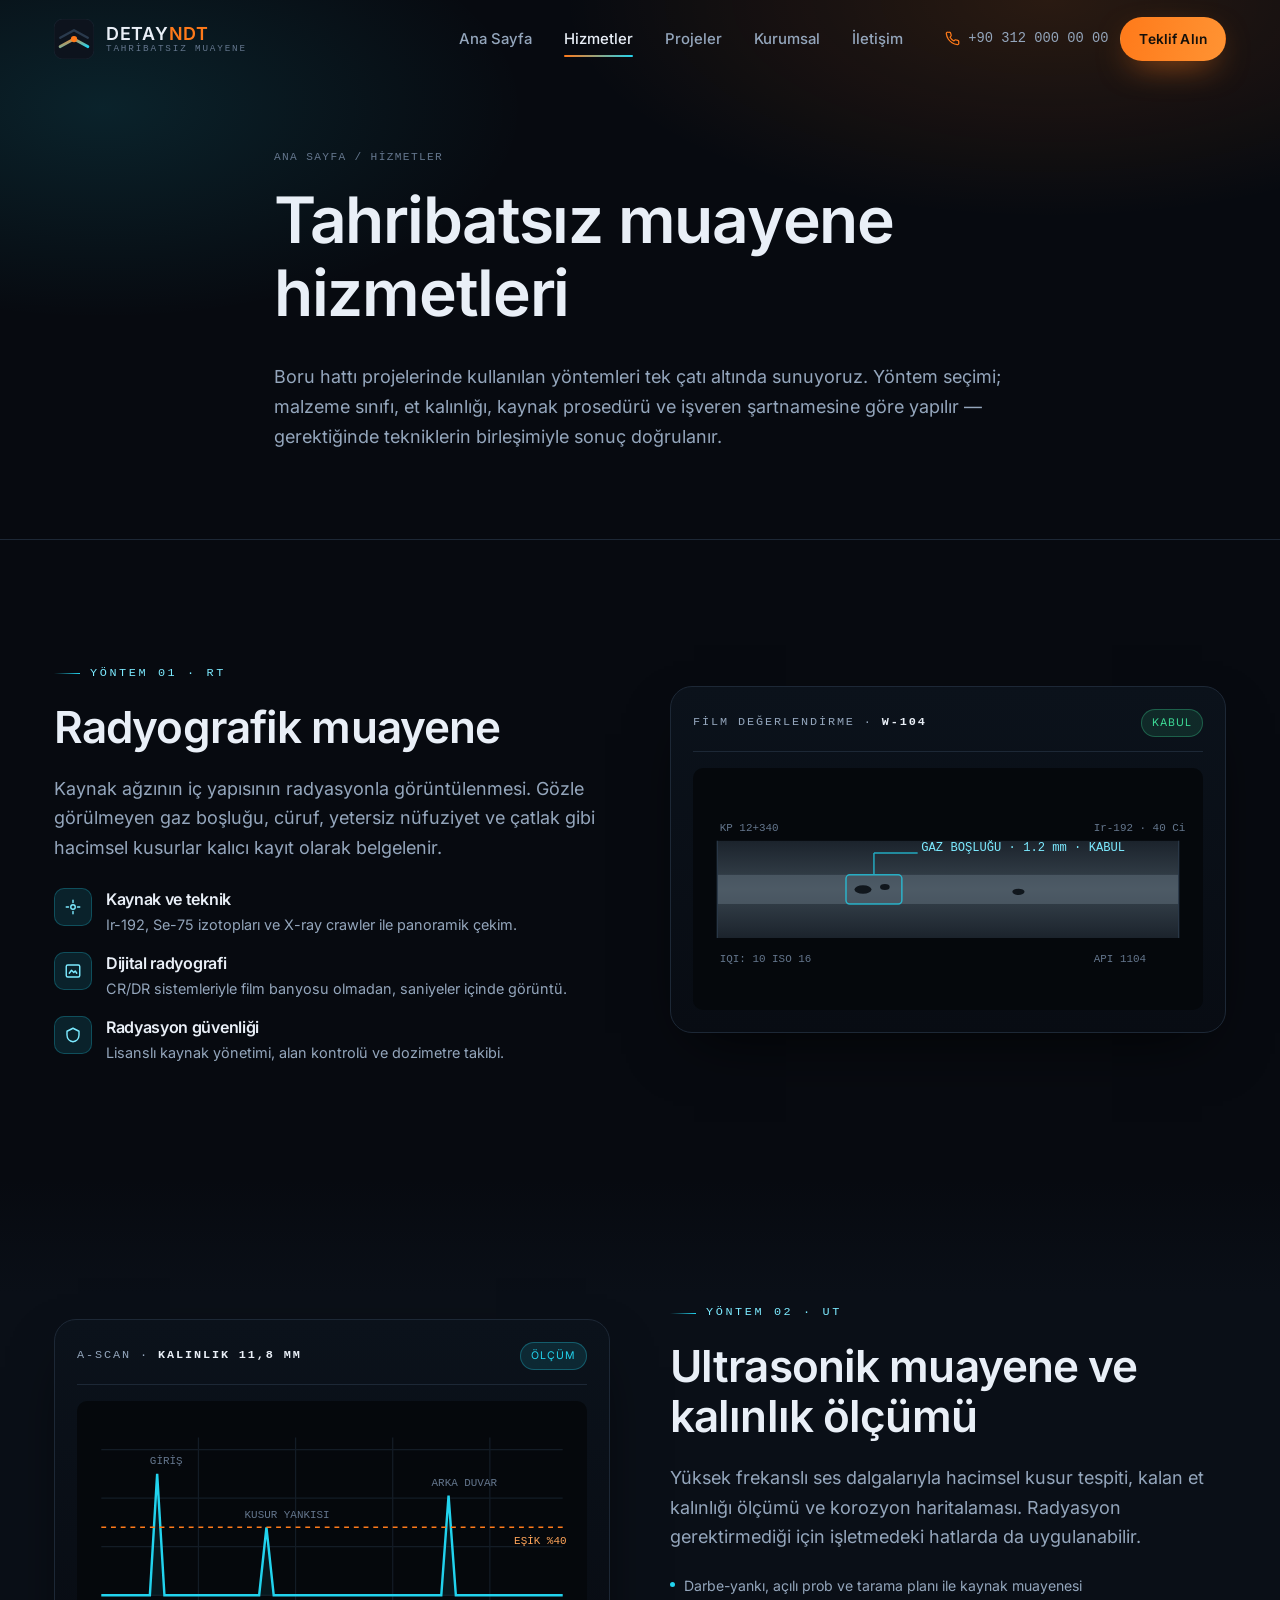
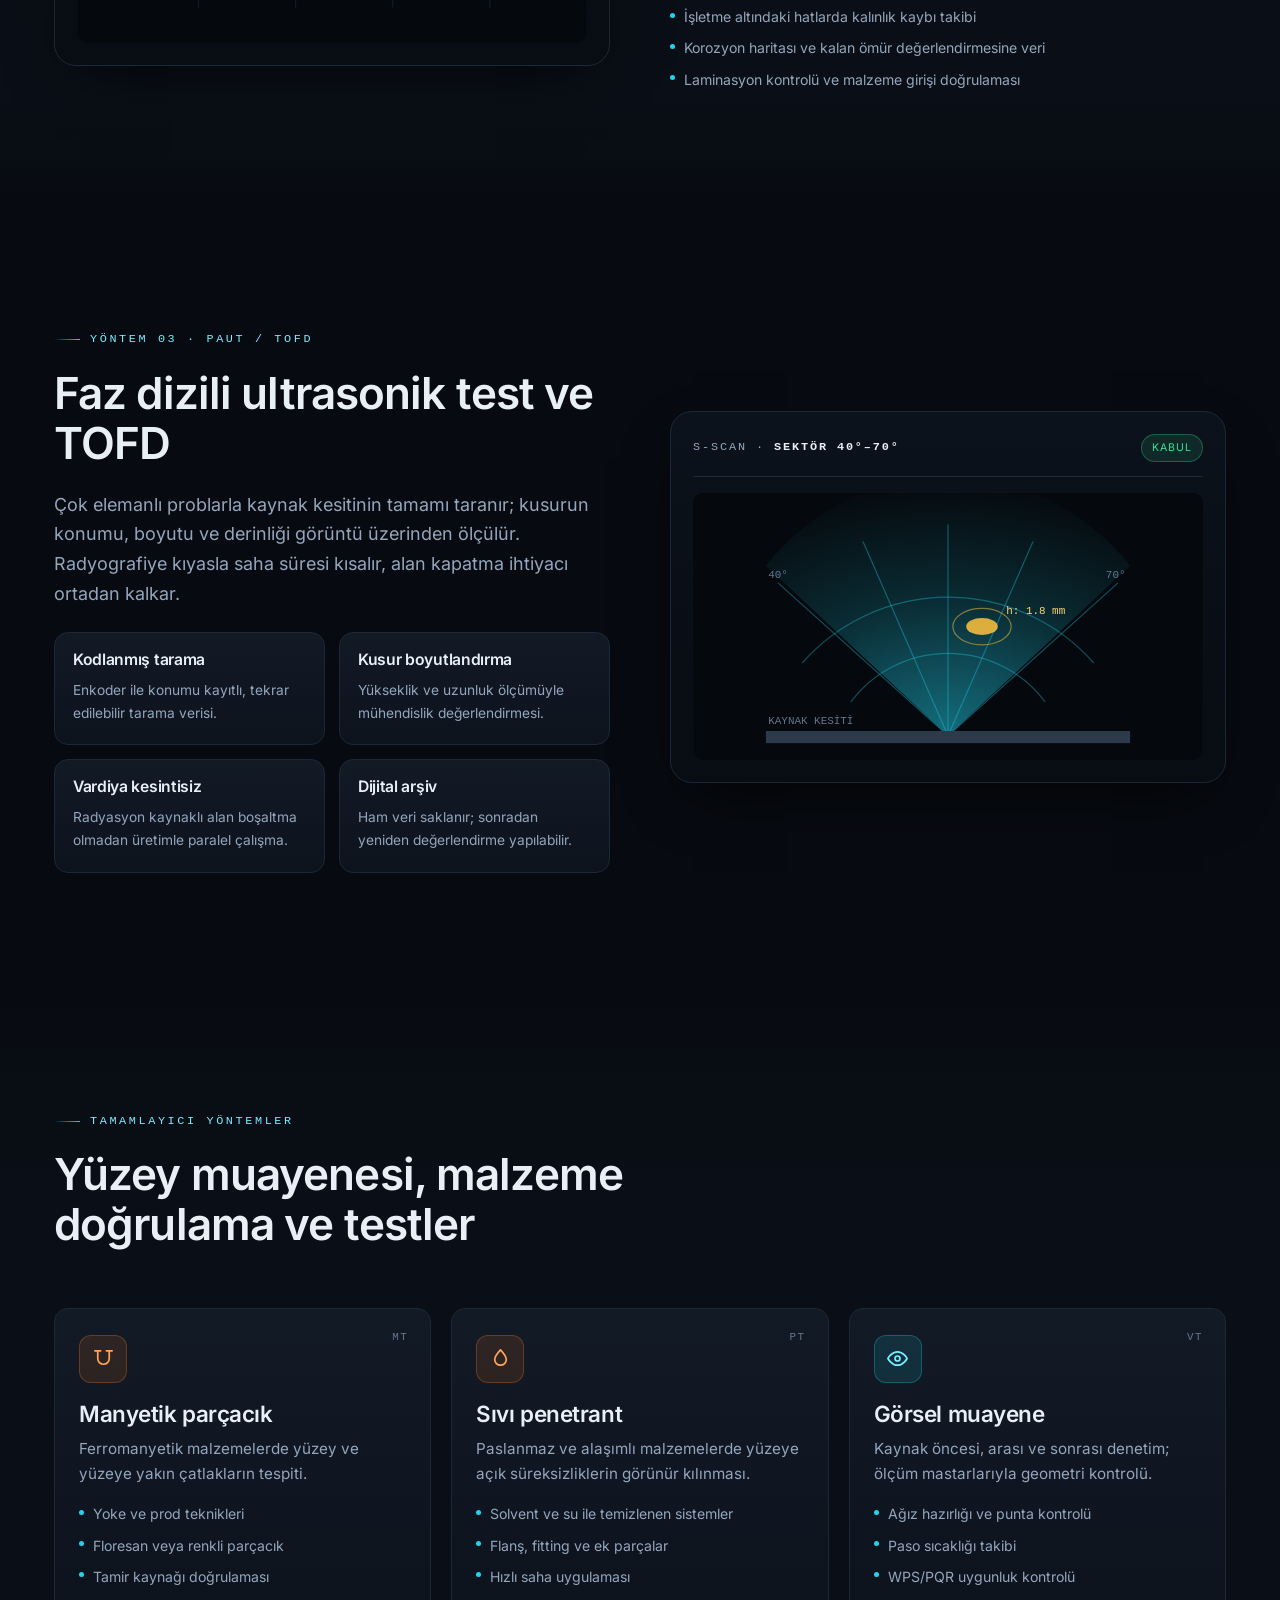
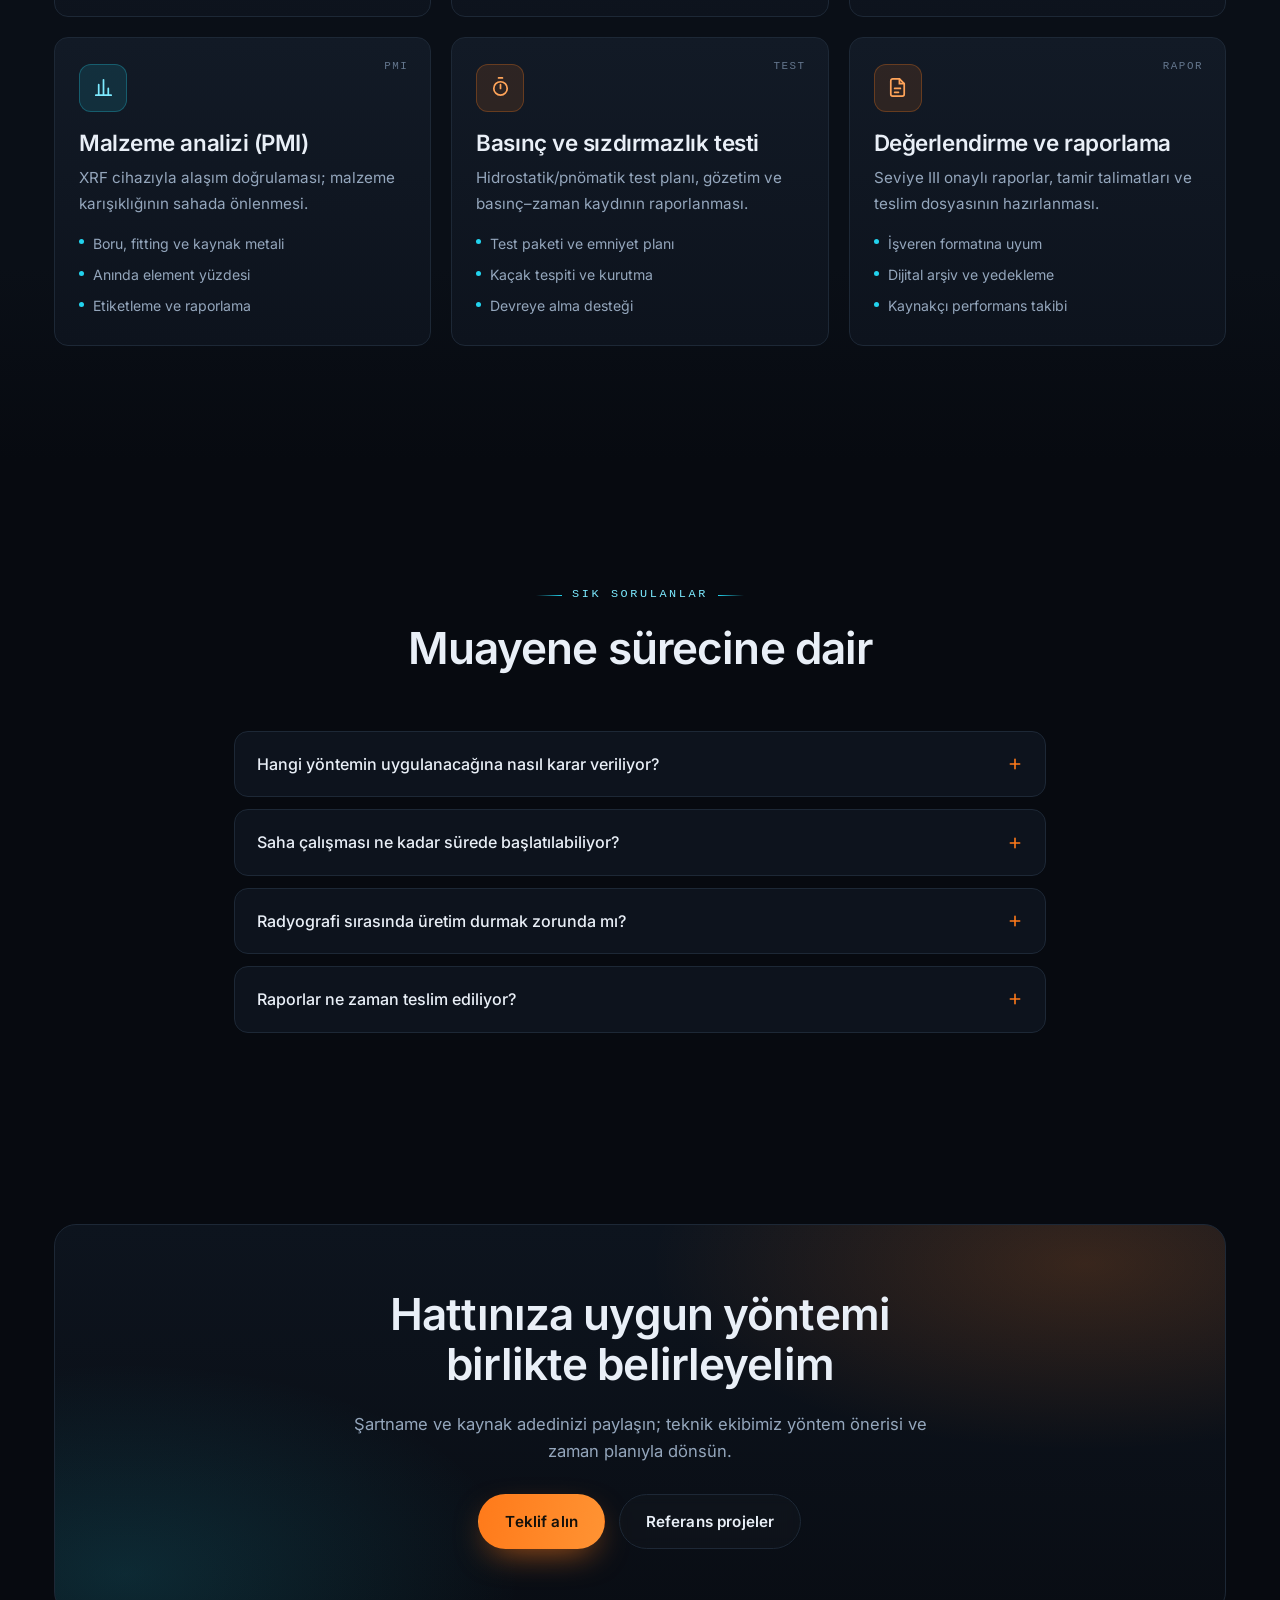
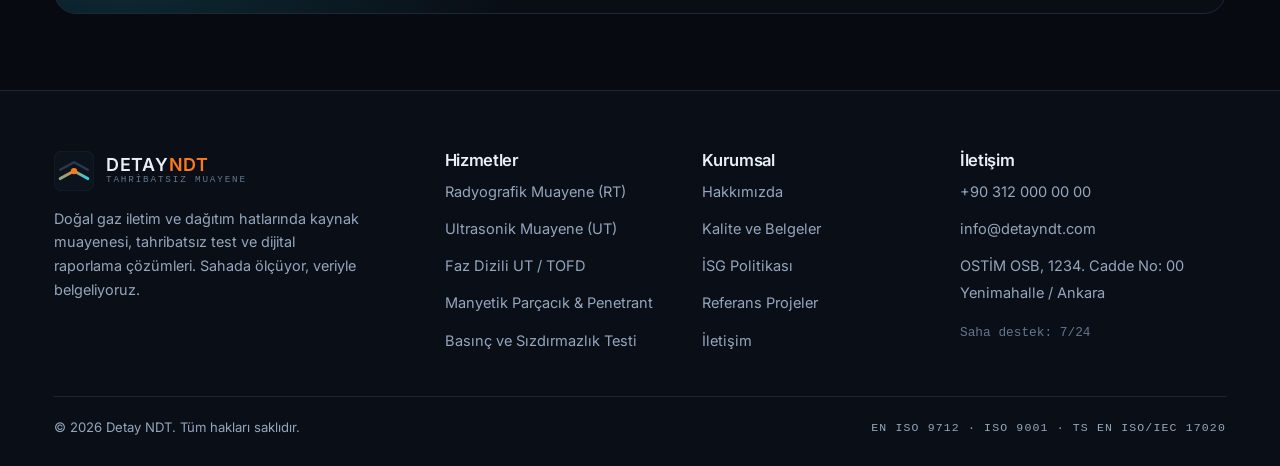
==== hizmetler.html @ f3abd459 "Detay NDT kurumsal web sitesini ekle Doğal gaz boru hattı tahribatsız muayene (NDT) hizmetleri için " ====
<!DOCTYPE html>
<html lang="tr">
<head>
<meta charset="utf-8">
<meta name="viewport" content="width=device-width, initial-scale=1">
<title>Hizmetler — Tahribatsız Muayene Yöntemleri | Detay NDT</title>
<meta name="description" content="RT, UT, PAUT/TOFD, MT, PT, görsel muayene, PMI ve basınç testi: Detay NDT'nin boru hattı projelerinde uyguladığı tahribatsız muayene hizmetleri.">
<meta name="theme-color" content="#070a10">
<meta name="author" content="Detay NDT">
<meta property="og:type" content="website">
<meta property="og:site_name" content="Detay NDT">
<meta property="og:title" content="Hizmetler — Tahribatsız Muayene Yöntemleri | Detay NDT">
<meta property="og:description" content="RT, UT, PAUT/TOFD, MT, PT, görsel muayene, PMI ve basınç testi: Detay NDT'nin boru hattı projelerinde uyguladığı tahribatsız muayene hizmetleri.">
<meta property="og:locale" content="tr_TR">
<link rel="icon" href="assets/img/favicon.svg" type="image/svg+xml">
<link rel="preload" href="assets/fonts/inter-latin.woff2" as="font" type="font/woff2" crossorigin>
<link rel="preload" href="assets/fonts/space-grotesk-latin.woff2" as="font" type="font/woff2" crossorigin>
<link rel="stylesheet" href="assets/css/fonts.css">
<link rel="stylesheet" href="assets/css/style.css">
</head>
<body>
<a class="skip-link" href="#main">İçeriğe geç</a>

<header class="site-header" id="siteHeader">
  <div class="wrap nav">
    <a class="brand" href="index.html" aria-label="Detay NDT ana sayfa">
      <svg class="brand__mark" viewBox="0 0 64 64" aria-hidden="true">
        <defs><linearGradient id="bm" x1="0" y1="0" x2="1" y2="1">
          <stop offset="0" stop-color="#ff7a1a"/><stop offset="1" stop-color="#22d3ee"/>
        </linearGradient></defs>
        <rect width="64" height="64" rx="14" fill="#0d131d" stroke="#1d2836"/>
        <path d="M10 44 L32 32 L54 44" fill="none" stroke="url(#bm)" stroke-width="5" stroke-linecap="round" stroke-linejoin="round"/>
        <path d="M10 30 L32 18 L54 30" fill="none" stroke="#2a3a4d" stroke-width="4" stroke-linecap="round" stroke-linejoin="round"/>
        <circle cx="32" cy="32" r="5" fill="#ff7a1a"/>
      </svg>
      <span class="brand__text">
        <span class="brand__name">DETAY<span>NDT</span></span>
        <span class="brand__tag">Tahribatsız Muayene</span>
      </span>
    </a>

    <nav aria-label="Ana menü">
      <ul class="nav__list" id="navList">
        <li><a class="nav__link" href="index.html">Ana Sayfa</a></li>
        <li><a class="nav__link is-active" href="hizmetler.html">Hizmetler</a></li>
        <li><a class="nav__link" href="projeler.html">Projeler</a></li>
        <li><a class="nav__link" href="kurumsal.html">Kurumsal</a></li>
        <li><a class="nav__link" href="iletisim.html">İletişim</a></li>
      </ul>
    </nav>

    <div class="nav__cta">
      <a class="nav__phone" href="tel:+903120000000">
        <svg viewBox="0 0 24 24" fill="none" stroke="currentColor" stroke-width="2" aria-hidden="true">
          <path d="M22 16.9v3a2 2 0 0 1-2.2 2 19.8 19.8 0 0 1-8.6-3.1 19.5 19.5 0 0 1-6-6A19.8 19.8 0 0 1 2.1 4.2 2 2 0 0 1 4.1 2h3a2 2 0 0 1 2 1.7c.1 1 .4 1.9.7 2.8a2 2 0 0 1-.5 2.1L8.1 9.9a16 16 0 0 0 6 6l1.3-1.3a2 2 0 0 1 2.1-.4c.9.3 1.8.6 2.8.7a2 2 0 0 1 1.7 2z" stroke-linecap="round" stroke-linejoin="round"/>
        </svg>
        +90 312 000 00 00
      </a>
      <a class="btn btn--primary btn--sm" href="iletisim.html#teklif">Teklif Alın</a>
      <button class="nav__toggle" id="navToggle" type="button" aria-expanded="false" aria-controls="navList" aria-label="Menüyü aç/kapat">
        <span></span><span></span><span></span>
      </button>
    </div>
  </div>
</header>

<main id="main">

  <section class="page-hero">
    <div class="wrap page-hero__inner">
      <nav class="breadcrumb" aria-label="Sayfa yolu">
        <a href="index.html">Ana Sayfa</a><span>/</span><span>Hizmetler</span>
      </nav>
      <h1>Tahribatsız muayene hizmetleri</h1>
      <p class="lede">
        Boru hattı projelerinde kullanılan yöntemleri tek çatı altında sunuyoruz. Yöntem seçimi;
        malzeme sınıfı, et kalınlığı, kaynak prosedürü ve işveren şartnamesine göre yapılır —
        gerektiğinde tekniklerin birleşimiyle sonuç doğrulanır.
      </p>
    </div>
  </section>

  <!-- RT -->
  <section class="section" id="rt">
    <div class="wrap split">
      <div class="split__copy reveal">
        <span class="eyebrow">Yöntem 01 · RT</span>
        <h2>Radyografik muayene</h2>
        <p class="lede">
          Kaynak ağzının iç yapısının radyasyonla görüntülenmesi. Gözle görülmeyen gaz boşluğu,
          cüruf, yetersiz nüfuziyet ve çatlak gibi hacimsel kusurlar kalıcı kayıt olarak belgelenir.
        </p>
        <div class="feature-list">
          <div class="feature">
            <span class="feature__icon">
              <svg viewBox="0 0 24 24" fill="none" stroke="currentColor" stroke-width="1.9" aria-hidden="true">
                <circle cx="12" cy="12" r="3"/><path d="M12 3v3M12 18v3M3 12h3M18 12h3" stroke-linecap="round"/>
              </svg>
            </span>
            <div><h4>Kaynak ve teknik</h4><p>Ir-192, Se-75 izotopları ve X-ray crawler ile panoramik çekim.</p></div>
          </div>
          <div class="feature">
            <span class="feature__icon">
              <svg viewBox="0 0 24 24" fill="none" stroke="currentColor" stroke-width="1.9" aria-hidden="true">
                <rect x="3" y="4" width="18" height="16" rx="2"/><path d="M7 15l3-4 3 3 2-2 2 3" stroke-linecap="round" stroke-linejoin="round"/>
              </svg>
            </span>
            <div><h4>Dijital radyografi</h4><p>CR/DR sistemleriyle film banyosu olmadan, saniyeler içinde görüntü.</p></div>
          </div>
          <div class="feature">
            <span class="feature__icon">
              <svg viewBox="0 0 24 24" fill="none" stroke="currentColor" stroke-width="1.9" aria-hidden="true">
                <path d="M12 3l8 4v5c0 4.4-3.2 8.3-8 9-4.8-.7-8-4.6-8-9V7z" stroke-linejoin="round"/>
              </svg>
            </span>
            <div><h4>Radyasyon güvenliği</h4><p>Lisanslı kaynak yönetimi, alan kontrolü ve dozimetre takibi.</p></div>
          </div>
        </div>
      </div>
      <div class="split__media reveal" data-delay="2">
        <div class="panel">
          <div class="panel__head">
            <span class="panel__title">Film Değerlendirme · <b>W-104</b></span>
            <span class="tag tag--ok">Kabul</span>
          </div>
          <svg viewBox="0 0 420 200" aria-hidden="true" style="border-radius:10px;background:#05080c">
            <defs>
              <linearGradient id="film" x1="0" y1="0" x2="0" y2="1">
                <stop offset="0" stop-color="#1b232c"/><stop offset=".5" stop-color="#39454f"/><stop offset="1" stop-color="#1b232c"/>
              </linearGradient>
            </defs>
            <rect x="20" y="60" width="380" height="80" fill="url(#film)"/>
            <rect x="20" y="88" width="380" height="24" fill="#5d6c79" opacity=".55"/>
            <g fill="#0b1016" opacity=".9">
              <ellipse cx="140" cy="100" rx="7" ry="3.5"/><ellipse cx="158" cy="98" rx="4" ry="2.5"/>
              <ellipse cx="268" cy="102" rx="5" ry="2.6"/>
            </g>
            <g stroke="#22d3ee" stroke-width="1.2" opacity=".75" fill="none">
              <rect x="126" y="88" width="46" height="24" rx="3"/>
              <path d="M149 88V70M149 70h36"/>
            </g>
            <text x="188" y="68" font-family="'JetBrains Mono',monospace" font-size="10" fill="#7ceaff">GAZ BOŞLUĞU · 1.2 mm · KABUL</text>
            <g font-family="'JetBrains Mono',monospace" font-size="9" fill="#64768d">
              <text x="22" y="52">KP 12+340</text><text x="330" y="52">Ir-192 · 40 Ci</text>
              <text x="22" y="160">IQI: 10 ISO 16</text><text x="330" y="160">API 1104</text>
            </g>
            <g stroke="#2c3a4b" stroke-width="1"><path d="M20 60v80M400 60v80"/></g>
          </svg>
        </div>
      </div>
    </div>
  </section>

  <!-- UT -->
  <section class="section section--alt" id="ut">
    <div class="wrap split split--reverse">
      <div class="split__copy reveal">
        <span class="eyebrow">Yöntem 02 · UT</span>
        <h2>Ultrasonik muayene ve kalınlık ölçümü</h2>
        <p class="lede">
          Yüksek frekanslı ses dalgalarıyla hacimsel kusur tespiti, kalan et kalınlığı ölçümü ve
          korozyon haritalaması. Radyasyon gerektirmediği için işletmedeki hatlarda da uygulanabilir.
        </p>
        <ul class="card__list" style="margin-top:22px">
          <li>Darbe-yankı, açılı prob ve tarama planı ile kaynak muayenesi</li>
          <li>İşletme altındaki hatlarda kalınlık kaybı takibi</li>
          <li>Korozyon haritası ve kalan ömür değerlendirmesine veri</li>
          <li>Laminasyon kontrolü ve malzeme girişi doğrulaması</li>
        </ul>
      </div>
      <div class="split__media reveal" data-delay="2">
        <div class="panel">
          <div class="panel__head">
            <span class="panel__title">A-Scan · <b>Kalınlık 11,8 mm</b></span>
            <span class="tag tag--run">Ölçüm</span>
          </div>
          <svg viewBox="0 0 420 200" aria-hidden="true" style="border-radius:10px;background:#05080c">
            <g stroke="#131c26" stroke-width="1">
              <path d="M20 40h380M20 80h380M20 120h380M20 160h380"/>
              <path d="M100 30v140M180 30v140M260 30v140M340 30v140"/>
            </g>
            <path d="M20 160 L60 160 L66 60 L72 160 L150 160 L156 104 L162 160 L300 160 L306 78 L312 160 L400 160"
                  fill="none" stroke="#22d3ee" stroke-width="2"/>
            <path d="M20 160 L60 160 L66 60 L72 160 L150 160 L156 104 L162 160 L300 160 L306 78 L312 160 L400 160"
                  fill="#22d3ee" fill-opacity=".08" stroke="none"/>
            <g font-family="'JetBrains Mono',monospace" font-size="9" fill="#64768d">
              <text x="60" y="52">GİRİŞ</text><text x="138" y="96">KUSUR YANKISI</text><text x="292" y="70">ARKA DUVAR</text>
            </g>
            <g stroke="#ff7a1a" stroke-width="1.2" stroke-dasharray="4 4"><path d="M20 104h380"/></g>
            <text x="360" y="118" font-family="'JetBrains Mono',monospace" font-size="9" fill="#ffa459">EŞİK %40</text>
          </svg>
        </div>
      </div>
    </div>
  </section>

  <!-- PAUT -->
  <section class="section" id="paut">
    <div class="wrap split">
      <div class="split__copy reveal">
        <span class="eyebrow">Yöntem 03 · PAUT / TOFD</span>
        <h2>Faz dizili ultrasonik test ve TOFD</h2>
        <p class="lede">
          Çok elemanlı problarla kaynak kesitinin tamamı taranır; kusurun konumu, boyutu ve
          derinliği görüntü üzerinden ölçülür. Radyografiye kıyasla saha süresi kısalır,
          alan kapatma ihtiyacı ortadan kalkar.
        </p>
        <div class="grid grid--2" style="margin-top:24px;gap:14px">
          <div class="card" style="padding:18px 18px 20px">
            <h3 style="font-size:.98rem">Kodlanmış tarama</h3>
            <p style="font-size:.86rem">Enkoder ile konumu kayıtlı, tekrar edilebilir tarama verisi.</p>
          </div>
          <div class="card" style="padding:18px 18px 20px">
            <h3 style="font-size:.98rem">Kusur boyutlandırma</h3>
            <p style="font-size:.86rem">Yükseklik ve uzunluk ölçümüyle mühendislik değerlendirmesi.</p>
          </div>
          <div class="card" style="padding:18px 18px 20px">
            <h3 style="font-size:.98rem">Vardiya kesintisiz</h3>
            <p style="font-size:.86rem">Radyasyon kaynaklı alan boşaltma olmadan üretimle paralel çalışma.</p>
          </div>
          <div class="card" style="padding:18px 18px 20px">
            <h3 style="font-size:.98rem">Dijital arşiv</h3>
            <p style="font-size:.86rem">Ham veri saklanır; sonradan yeniden değerlendirme yapılabilir.</p>
          </div>
        </div>
      </div>
      <div class="split__media reveal" data-delay="2">
        <div class="panel">
          <div class="panel__head">
            <span class="panel__title">S-Scan · <b>Sektör 40°–70°</b></span>
            <span class="tag tag--ok">Kabul</span>
          </div>
          <svg viewBox="0 0 420 220" aria-hidden="true" style="border-radius:10px;background:#05080c">
            <defs>
              <radialGradient id="sector" cx=".5" cy="1" r="1">
                <stop offset="0" stop-color="#22d3ee" stop-opacity=".5"/>
                <stop offset=".55" stop-color="#22d3ee" stop-opacity=".16"/>
                <stop offset="1" stop-color="#22d3ee" stop-opacity="0"/>
              </radialGradient>
            </defs>
            <path d="M210 200 L60 60 A190 190 0 0 1 360 60 Z" fill="url(#sector)"/>
            <g stroke="#22d3ee" stroke-opacity=".35" stroke-width="1" fill="none">
              <path d="M210 200 L70 74M210 200 L140 40M210 200 L210 26M210 200 L280 40M210 200 L350 74"/>
              <path d="M130 172 A100 100 0 0 1 290 172" /><path d="M90 140 A160 160 0 0 1 330 140"/>
            </g>
            <g>
              <ellipse cx="238" cy="110" rx="13" ry="7" fill="#ffc43d" opacity=".85"/>
              <ellipse cx="238" cy="110" rx="24" ry="15" fill="none" stroke="#ffc43d" stroke-opacity=".5"/>
              <text x="258" y="100" font-family="'JetBrains Mono',monospace" font-size="9" fill="#ffd77a">h: 1.8 mm</text>
            </g>
            <rect x="60" y="196" width="300" height="10" fill="#2c3a4b"/>
            <g font-family="'JetBrains Mono',monospace" font-size="9" fill="#64768d">
              <text x="62" y="70">40°</text><text x="340" y="70">70°</text><text x="62" y="190">KAYNAK KESİTİ</text>
            </g>
          </svg>
        </div>
      </div>
    </div>
  </section>

  <!-- DİĞER YÖNTEMLER -->
  <section class="section section--alt" id="mt-pt">
    <div class="wrap">
      <div class="section-head reveal">
        <span class="eyebrow">Tamamlayıcı Yöntemler</span>
        <h2>Yüzey muayenesi, malzeme doğrulama ve testler</h2>
      </div>
      <div class="grid grid--3">
        <article class="card reveal">
          <span class="card__code">MT</span>
          <div class="card__icon"><svg viewBox="0 0 24 24" fill="none" stroke="currentColor" stroke-width="1.8" aria-hidden="true"><path d="M6 4v8a6 6 0 0 0 12 0V4" stroke-linecap="round"/><path d="M3 4h6M15 4h6" stroke-linecap="round"/></svg></div>
          <h3>Manyetik parçacık</h3>
          <p>Ferromanyetik malzemelerde yüzey ve yüzeye yakın çatlakların tespiti.</p>
          <ul class="card__list"><li>Yoke ve prod teknikleri</li><li>Floresan veya renkli parçacık</li><li>Tamir kaynağı doğrulaması</li></ul>
        </article>
        <article class="card reveal" data-delay="1">
          <span class="card__code">PT</span>
          <div class="card__icon"><svg viewBox="0 0 24 24" fill="none" stroke="currentColor" stroke-width="1.8" aria-hidden="true"><path d="M12 3s6 6.4 6 10a6 6 0 0 1-12 0c0-3.6 6-10 6-10z" stroke-linejoin="round"/></svg></div>
          <h3>Sıvı penetrant</h3>
          <p>Paslanmaz ve alaşımlı malzemelerde yüzeye açık süreksizliklerin görünür kılınması.</p>
          <ul class="card__list"><li>Solvent ve su ile temizlenen sistemler</li><li>Flanş, fitting ve ek parçalar</li><li>Hızlı saha uygulaması</li></ul>
        </article>
        <article class="card reveal" data-delay="2">
          <span class="card__code">VT</span>
          <div class="card__icon card__icon--cyan"><svg viewBox="0 0 24 24" fill="none" stroke="currentColor" stroke-width="1.8" aria-hidden="true"><path d="M2 12s3.6-7 10-7 10 7 10 7-3.6 7-10 7-10-7-10-7z" stroke-linejoin="round"/><circle cx="12" cy="12" r="2.6"/></svg></div>
          <h3>Görsel muayene</h3>
          <p>Kaynak öncesi, arası ve sonrası denetim; ölçüm mastarlarıyla geometri kontrolü.</p>
          <ul class="card__list"><li>Ağız hazırlığı ve punta kontrolü</li><li>Paso sıcaklığı takibi</li><li>WPS/PQR uygunluk kontrolü</li></ul>
        </article>
        <article class="card reveal">
          <span class="card__code">PMI</span>
          <div class="card__icon card__icon--cyan"><svg viewBox="0 0 24 24" fill="none" stroke="currentColor" stroke-width="1.8" aria-hidden="true"><path d="M4 20h16M7 20V9M12 20V4M17 20v-7" stroke-linecap="round"/></svg></div>
          <h3>Malzeme analizi (PMI)</h3>
          <p>XRF cihazıyla alaşım doğrulaması; malzeme karışıklığının sahada önlenmesi.</p>
          <ul class="card__list"><li>Boru, fitting ve kaynak metali</li><li>Anında element yüzdesi</li><li>Etiketleme ve raporlama</li></ul>
        </article>
        <article class="card reveal" data-delay="1" id="basinc">
          <span class="card__code">TEST</span>
          <div class="card__icon"><svg viewBox="0 0 24 24" fill="none" stroke="currentColor" stroke-width="1.8" aria-hidden="true"><circle cx="12" cy="13" r="7"/><path d="M12 13V9M10 2h4" stroke-linecap="round"/></svg></div>
          <h3>Basınç ve sızdırmazlık testi</h3>
          <p>Hidrostatik/pnömatik test planı, gözetim ve basınç–zaman kaydının raporlanması.</p>
          <ul class="card__list"><li>Test paketi ve emniyet planı</li><li>Kaçak tespiti ve kurutma</li><li>Devreye alma desteği</li></ul>
        </article>
        <article class="card reveal" data-delay="2">
          <span class="card__code">RAPOR</span>
          <div class="card__icon"><svg viewBox="0 0 24 24" fill="none" stroke="currentColor" stroke-width="1.8" aria-hidden="true"><path d="M14 3H7a2 2 0 0 0-2 2v14a2 2 0 0 0 2 2h10a2 2 0 0 0 2-2V8z" stroke-linejoin="round"/><path d="M14 3v5h5M9 13h6M9 17h4" stroke-linecap="round"/></svg></div>
          <h3>Değerlendirme ve raporlama</h3>
          <p>Seviye III onaylı raporlar, tamir talimatları ve teslim dosyasının hazırlanması.</p>
          <ul class="card__list"><li>İşveren formatına uyum</li><li>Dijital arşiv ve yedekleme</li><li>Kaynakçı performans takibi</li></ul>
        </article>
      </div>
    </div>
  </section>

  <!-- SSS -->
  <section class="section">
    <div class="wrap" style="max-width:860px">
      <div class="section-head center reveal">
        <span class="eyebrow">Sık Sorulanlar</span>
        <h2>Muayene sürecine dair</h2>
      </div>
      <div class="faq reveal">
        <div class="faq__item">
          <button class="faq__q" type="button" aria-expanded="false">
            Hangi yöntemin uygulanacağına nasıl karar veriliyor?
            <svg viewBox="0 0 24 24" fill="none" stroke="currentColor" stroke-width="2.4" aria-hidden="true"><path d="M12 5v14M5 12h14" stroke-linecap="round"/></svg>
          </button>
          <div class="faq__a"><div><p>Malzeme sınıfı, et kalınlığı, kaynak prosedürü ve işveren şartnamesi birlikte değerlendirilir. İnce cidarlı hatlarda radyografi öne çıkarken, kalın cidar ve dar ağızlı kaynaklarda faz dizili UT daha doğru sonuç verir. Gerekli görüldüğünde iki yöntem birlikte uygulanır.</p></div></div>
        </div>
        <div class="faq__item">
          <button class="faq__q" type="button" aria-expanded="false">
            Saha çalışması ne kadar sürede başlatılabiliyor?
            <svg viewBox="0 0 24 24" fill="none" stroke="currentColor" stroke-width="2.4" aria-hidden="true"><path d="M12 5v14M5 12h14" stroke-linecap="round"/></svg>
          </button>
          <div class="faq__a"><div><p>Mobil ekiplerimiz, izin ve emniyet şartları tamamlandığında talebi takip eden 24 saat içinde sahaya çıkabilecek şekilde planlanır. Uzun süreli projelerde ekip sahada konuşlandırılır.</p></div></div>
        </div>
        <div class="faq__item">
          <button class="faq__q" type="button" aria-expanded="false">
            Radyografi sırasında üretim durmak zorunda mı?
            <svg viewBox="0 0 24 24" fill="none" stroke="currentColor" stroke-width="2.4" aria-hidden="true"><path d="M12 5v14M5 12h14" stroke-linecap="round"/></svg>
          </button>
          <div class="faq__a"><div><p>Radyasyon güvenliği gereği çekim alanı geçici olarak boşaltılır. Üretimin kesintisiz sürmesi gereken durumlarda faz dizili UT veya TOFD önerilir; bu yöntemlerde alan kapatma ihtiyacı yoktur.</p></div></div>
        </div>
        <div class="faq__item">
          <button class="faq__q" type="button" aria-expanded="false">
            Raporlar ne zaman teslim ediliyor?
            <svg viewBox="0 0 24 24" fill="none" stroke="currentColor" stroke-width="2.4" aria-hidden="true"><path d="M12 5v14M5 12h14" stroke-linecap="round"/></svg>
          </button>
          <div class="faq__a"><div><p>Ön sonuçlar aynı gün dijital olarak paylaşılır. Onaylı nihai raporlar, değerlendirme tamamlandıktan sonra işveren formatında ve dijital arşiv bağlantısıyla teslim edilir.</p></div></div>
        </div>
      </div>
    </div>
  </section>

  <section class="section section--tight">
    <div class="wrap">
      <div class="cta reveal">
        <h2>Hattınıza uygun yöntemi birlikte belirleyelim</h2>
        <p>Şartname ve kaynak adedinizi paylaşın; teknik ekibimiz yöntem önerisi ve zaman planıyla dönsün.</p>
        <div class="cta__actions">
          <a class="btn btn--primary" href="iletisim.html#teklif">Teklif alın</a>
          <a class="btn btn--ghost" href="projeler.html">Referans projeler</a>
        </div>
      </div>
    </div>
  </section>

</main>

<footer class="site-footer">
  <div class="wrap">
    <div class="footer__top">
      <div class="footer__about">
        <a class="brand" href="index.html" aria-label="Detay NDT ana sayfa">
          <svg class="brand__mark" viewBox="0 0 64 64" aria-hidden="true">
            <defs><linearGradient id="bmf" x1="0" y1="0" x2="1" y2="1">
              <stop offset="0" stop-color="#ff7a1a"/><stop offset="1" stop-color="#22d3ee"/>
            </linearGradient></defs>
            <rect width="64" height="64" rx="14" fill="#0d131d" stroke="#1d2836"/>
            <path d="M10 44 L32 32 L54 44" fill="none" stroke="url(#bmf)" stroke-width="5" stroke-linecap="round" stroke-linejoin="round"/>
            <path d="M10 30 L32 18 L54 30" fill="none" stroke="#2a3a4d" stroke-width="4" stroke-linecap="round" stroke-linejoin="round"/>
            <circle cx="32" cy="32" r="5" fill="#ff7a1a"/>
          </svg>
          <span class="brand__text">
            <span class="brand__name">DETAY<span>NDT</span></span>
            <span class="brand__tag">Tahribatsız Muayene</span>
          </span>
        </a>
        <p>Doğal gaz iletim ve dağıtım hatlarında kaynak muayenesi, tahribatsız test ve dijital raporlama çözümleri. Sahada ölçüyor, veriyle belgeliyoruz.</p>
      </div>

      <div class="footer__col">
        <h4>Hizmetler</h4>
        <ul class="footer__links">
          <li><a href="hizmetler.html#rt">Radyografik Muayene (RT)</a></li>
          <li><a href="hizmetler.html#ut">Ultrasonik Muayene (UT)</a></li>
          <li><a href="hizmetler.html#paut">Faz Dizili UT / TOFD</a></li>
          <li><a href="hizmetler.html#mt-pt">Manyetik Parçacık &amp; Penetrant</a></li>
          <li><a href="hizmetler.html#basinc">Basınç ve Sızdırmazlık Testi</a></li>
        </ul>
      </div>

      <div class="footer__col">
        <h4>Kurumsal</h4>
        <ul class="footer__links">
          <li><a href="kurumsal.html">Hakkımızda</a></li>
          <li><a href="kurumsal.html#kalite">Kalite ve Belgeler</a></li>
          <li><a href="kurumsal.html#isg">İSG Politikası</a></li>
          <li><a href="projeler.html">Referans Projeler</a></li>
          <li><a href="iletisim.html">İletişim</a></li>
        </ul>
      </div>

      <div class="footer__col">
        <h4>İletişim</h4>
        <ul class="footer__links">
          <li><a href="tel:+903120000000">+90 312 000 00 00</a></li>
          <li><a href="mailto:info@detayndt.com">info@detayndt.com</a></li>
          <li><span style="color:var(--muted);font-size:.91rem">OSTİM OSB, 1234. Cadde No: 00<br>Yenimahalle / Ankara</span></li>
          <li><span class="mono" style="color:var(--muted-2);font-size:.8rem">Saha destek: 7/24</span></li>
        </ul>
      </div>
    </div>

    <div class="footer__bottom">
      <p>© <span id="year">2026</span> Detay NDT. Tüm hakları saklıdır.</p>
      <p class="mono" style="letter-spacing:.1em;font-size:.72rem">EN ISO 9712 · ISO 9001 · TS EN ISO/IEC 17020</p>
    </div>
  </div>
</footer>

<script src="assets/js/main.js"></script>
</body>
</html>
---- assets/css/fonts.css ----
/* Yerel yazı tipleri — Google Fonts CDN'ine bağımlılık yok */
@font-face {
  font-family: 'Inter';
  font-style: normal;
  font-weight: 400;
  font-display: swap;
  src: url(../fonts/inter-latin-ext.woff2) format('woff2');
  unicode-range: U+0100-02BA, U+02BD-02C5, U+02C7-02CC, U+02CE-02D7, U+02DD-02FF, U+0304, U+0308, U+0329, U+1D00-1DBF, U+1E00-1E9F, U+1EF2-1EFF, U+2020, U+20A0-20AB, U+20AD-20C0, U+2113, U+2C60-2C7F, U+A720-A7FF;
}
@font-face {
  font-family: 'Inter';
  font-style: normal;
  font-weight: 400;
  font-display: swap;
  src: url(../fonts/inter-latin.woff2) format('woff2');
  unicode-range: U+0000-00FF, U+0131, U+0152-0153, U+02BB-02BC, U+02C6, U+02DA, U+02DC, U+0304, U+0308, U+0329, U+2000-206F, U+20AC, U+2122, U+2191, U+2193, U+2212, U+2215, U+FEFF, U+FFFD;
}
@font-face {
  font-family: 'Inter';
  font-style: normal;
  font-weight: 500;
  font-display: swap;
  src: url(../fonts/inter-latin-ext.woff2) format('woff2');
  unicode-range: U+0100-02BA, U+02BD-02C5, U+02C7-02CC, U+02CE-02D7, U+02DD-02FF, U+0304, U+0308, U+0329, U+1D00-1DBF, U+1E00-1E9F, U+1EF2-1EFF, U+2020, U+20A0-20AB, U+20AD-20C0, U+2113, U+2C60-2C7F, U+A720-A7FF;
}
@font-face {
  font-family: 'Inter';
  font-style: normal;
  font-weight: 500;
  font-display: swap;
  src: url(../fonts/inter-latin.woff2) format('woff2');
  unicode-range: U+0000-00FF, U+0131, U+0152-0153, U+02BB-02BC, U+02C6, U+02DA, U+02DC, U+0304, U+0308, U+0329, U+2000-206F, U+20AC, U+2122, U+2191, U+2193, U+2212, U+2215, U+FEFF, U+FFFD;
}
@font-face {
  font-family: 'Inter';
  font-style: normal;
  font-weight: 600;
  font-display: swap;
  src: url(../fonts/inter-latin-ext.woff2) format('woff2');
  unicode-range: U+0100-02BA, U+02BD-02C5, U+02C7-02CC, U+02CE-02D7, U+02DD-02FF, U+0304, U+0308, U+0329, U+1D00-1DBF, U+1E00-1E9F, U+1EF2-1EFF, U+2020, U+20A0-20AB, U+20AD-20C0, U+2113, U+2C60-2C7F, U+A720-A7FF;
}
@font-face {
  font-family: 'Inter';
  font-style: normal;
  font-weight: 600;
  font-display: swap;
  src: url(../fonts/inter-latin.woff2) format('woff2');
  unicode-range: U+0000-00FF, U+0131, U+0152-0153, U+02BB-02BC, U+02C6, U+02DA, U+02DC, U+0304, U+0308, U+0329, U+2000-206F, U+20AC, U+2122, U+2191, U+2193, U+2212, U+2215, U+FEFF, U+FFFD;
}
@font-face {
  font-family: 'JetBrains Mono';
  font-style: normal;
  font-weight: 400;
  font-display: swap;
  src: url(../fonts/jetbrains-mono-latin-ext.woff2) format('woff2');
  unicode-range: U+0100-02BA, U+02BD-02C5, U+02C7-02CC, U+02CE-02D7, U+02DD-02FF, U+0304, U+0308, U+0329, U+1D00-1DBF, U+1E00-1E9F, U+1EF2-1EFF, U+2020, U+20A0-20AB, U+20AD-20C0, U+2113, U+2C60-2C7F, U+A720-A7FF;
}
@font-face {
  font-family: 'JetBrains Mono';
  font-style: normal;
  font-weight: 400;
  font-display: swap;
  src: url(../fonts/jetbrains-mono-latin.woff2) format('woff2');
  unicode-range: U+0000-00FF, U+0131, U+0152-0153, U+02BB-02BC, U+02C6, U+02DA, U+02DC, U+0304, U+0308, U+0329, U+2000-206F, U+20AC, U+2122, U+2191, U+2193, U+2212, U+2215, U+FEFF, U+FFFD;
}
@font-face {
  font-family: 'JetBrains Mono';
  font-style: normal;
  font-weight: 500;
  font-display: swap;
  src: url(../fonts/jetbrains-mono-latin-ext.woff2) format('woff2');
  unicode-range: U+0100-02BA, U+02BD-02C5, U+02C7-02CC, U+02CE-02D7, U+02DD-02FF, U+0304, U+0308, U+0329, U+1D00-1DBF, U+1E00-1E9F, U+1EF2-1EFF, U+2020, U+20A0-20AB, U+20AD-20C0, U+2113, U+2C60-2C7F, U+A720-A7FF;
}
@font-face {
  font-family: 'JetBrains Mono';
  font-style: normal;
  font-weight: 500;
  font-display: swap;
  src: url(../fonts/jetbrains-mono-latin.woff2) format('woff2');
  unicode-range: U+0000-00FF, U+0131, U+0152-0153, U+02BB-02BC, U+02C6, U+02DA, U+02DC, U+0304, U+0308, U+0329, U+2000-206F, U+20AC, U+2122, U+2191, U+2193, U+2212, U+2215, U+FEFF, U+FFFD;
}
@font-face {
  font-family: 'JetBrains Mono';
  font-style: normal;
  font-weight: 700;
  font-display: swap;
  src: url(../fonts/jetbrains-mono-latin-ext.woff2) format('woff2');
  unicode-range: U+0100-02BA, U+02BD-02C5, U+02C7-02CC, U+02CE-02D7, U+02DD-02FF, U+0304, U+0308, U+0329, U+1D00-1DBF, U+1E00-1E9F, U+1EF2-1EFF, U+2020, U+20A0-20AB, U+20AD-20C0, U+2113, U+2C60-2C7F, U+A720-A7FF;
}
@font-face {
  font-family: 'JetBrains Mono';
  font-style: normal;
  font-weight: 700;
  font-display: swap;
  src: url(../fonts/jetbrains-mono-latin.woff2) format('woff2');
  unicode-range: U+0000-00FF, U+0131, U+0152-0153, U+02BB-02BC, U+02C6, U+02DA, U+02DC, U+0304, U+0308, U+0329, U+2000-206F, U+20AC, U+2122, U+2191, U+2193, U+2212, U+2215, U+FEFF, U+FFFD;
}
@font-face {
  font-family: 'Space Grotesk';
  font-style: normal;
  font-weight: 500;
  font-display: swap;
  src: url(../fonts/space-grotesk-latin-ext.woff2) format('woff2');
  unicode-range: U+0100-02BA, U+02BD-02C5, U+02C7-02CC, U+02CE-02D7, U+02DD-02FF, U+0304, U+0308, U+0329, U+1D00-1DBF, U+1E00-1E9F, U+1EF2-1EFF, U+2020, U+20A0-20AB, U+20AD-20C0, U+2113, U+2C60-2C7F, U+A720-A7FF;
}
@font-face {
  font-family: 'Space Grotesk';
  font-style: normal;
  font-weight: 500;
  font-display: swap;
  src: url(../fonts/space-grotesk-latin.woff2) format('woff2');
  unicode-range: U+0000-00FF, U+0131, U+0152-0153, U+02BB-02BC, U+02C6, U+02DA, U+02DC, U+0304, U+0308, U+0329, U+2000-206F, U+20AC, U+2122, U+2191, U+2193, U+2212, U+2215, U+FEFF, U+FFFD;
}
@font-face {
  font-family: 'Space Grotesk';
  font-style: normal;
  font-weight: 600;
  font-display: swap;
  src: url(../fonts/space-grotesk-latin-ext.woff2) format('woff2');
  unicode-range: U+0100-02BA, U+02BD-02C5, U+02C7-02CC, U+02CE-02D7, U+02DD-02FF, U+0304, U+0308, U+0329, U+1D00-1DBF, U+1E00-1E9F, U+1EF2-1EFF, U+2020, U+20A0-20AB, U+20AD-20C0, U+2113, U+2C60-2C7F, U+A720-A7FF;
}
@font-face {
  font-family: 'Space Grotesk';
  font-style: normal;
  font-weight: 600;
  font-display: swap;
  src: url(../fonts/space-grotesk-latin.woff2) format('woff2');
  unicode-range: U+0000-00FF, U+0131, U+0152-0153, U+02BB-02BC, U+02C6, U+02DA, U+02DC, U+0304, U+0308, U+0329, U+2000-206F, U+20AC, U+2122, U+2191, U+2193, U+2212, U+2215, U+FEFF, U+FFFD;
}
@font-face {
  font-family: 'Space Grotesk';
  font-style: normal;
  font-weight: 700;
  font-display: swap;
  src: url(../fonts/space-grotesk-latin-ext.woff2) format('woff2');
  unicode-range: U+0100-02BA, U+02BD-02C5, U+02C7-02CC, U+02CE-02D7, U+02DD-02FF, U+0304, U+0308, U+0329, U+1D00-1DBF, U+1E00-1E9F, U+1EF2-1EFF, U+2020, U+20A0-20AB, U+20AD-20C0, U+2113, U+2C60-2C7F, U+A720-A7FF;
}
@font-face {
  font-family: 'Space Grotesk';
  font-style: normal;
  font-weight: 700;
  font-display: swap;
  src: url(../fonts/space-grotesk-latin.woff2) format('woff2');
  unicode-range: U+0000-00FF, U+0131, U+0152-0153, U+02BB-02BC, U+02C6, U+02DA, U+02DC, U+0304, U+0308, U+0329, U+2000-206F, U+20AC, U+2122, U+2191, U+2193, U+2212, U+2215, U+FEFF, U+FFFD;
}
---- assets/css/style.css ----
/* ==========================================================================
   Detay NDT — Kurumsal Web Sitesi
   Tema: Endüstriyel koyu / alacakaranlık — safety orange x cyan
   ========================================================================== */

/* ---------- 1. Tasarım değişkenleri ---------- */
:root {
  --bg:          #070a10;
  --bg-2:        #0a0f17;
  --surface:     #0d131d;
  --surface-2:   #121a26;
  --surface-3:   #18222f;

  --line:        #1d2836;
  --line-soft:   rgba(255, 255, 255, .06);

  --text:        #e9eff7;
  --muted:       #94a6bc;
  --muted-2:     #64768d;

  --orange:      #ff7a1a;
  --orange-2:    #ffa459;
  --orange-dim:  rgba(255, 122, 26, .12);

  --cyan:        #22d3ee;
  --cyan-2:      #7ceaff;
  --cyan-dim:    rgba(34, 211, 238, .12);

  --ok:          #3ddc97;
  --warn:        #ffc43d;

  --radius:      14px;
  --radius-sm:   9px;
  --radius-lg:   22px;
  --maxw:        1220px;
  --gutter:      24px;

  --ff-body:    "Inter", -apple-system, BlinkMacSystemFont, "Segoe UI", Roboto, Arial, sans-serif;
  --ff-display: "Space Grotesk", var(--ff-body);
  --ff-mono:    "JetBrains Mono", ui-monospace, SFMono-Regular, Menlo, Consolas, monospace;

  --shadow:     0 24px 60px -24px rgba(0, 0, 0, .85);
  --shadow-sm:  0 10px 30px -14px rgba(0, 0, 0, .8);
  --ease:       cubic-bezier(.22, .61, .36, 1);
}

/* ---------- 2. Temel ---------- */
*, *::before, *::after { box-sizing: border-box; }

html { scroll-behavior: smooth; scroll-padding-top: 92px; -webkit-text-size-adjust: 100%; }

body {
  margin: 0;
  background: var(--bg);
  color: var(--text);
  font-family: var(--ff-body);
  font-size: 16.5px;
  line-height: 1.65;
  -webkit-font-smoothing: antialiased;
  overflow-x: hidden;
}

img, svg { max-width: 100%; display: block; }
a { color: inherit; text-decoration: none; }
button { font: inherit; cursor: pointer; }
ul { margin: 0; padding: 0; list-style: none; }

h1, h2, h3, h4 {
  font-family: var(--ff-display);
  font-weight: 600;
  line-height: 1.14;
  letter-spacing: -.02em;
  margin: 0 0 .5em;
}
h1 { font-size: clamp(2.2rem, 5.2vw, 4rem); }
h2 { font-size: clamp(1.8rem, 3.6vw, 2.75rem); }
h3 { font-size: clamp(1.15rem, 1.8vw, 1.4rem); }
p  { margin: 0 0 1rem; color: var(--muted); }

::selection { background: var(--orange); color: #0b0b0b; }

:focus-visible {
  outline: 2px solid var(--cyan);
  outline-offset: 3px;
  border-radius: 4px;
}

.skip-link {
  position: absolute; left: -9999px; top: 0; z-index: 999;
  background: var(--orange); color: #0b0b0b; padding: 12px 18px;
  font-weight: 700; border-radius: 0 0 8px 0;
}
.skip-link:focus { left: 0; }

/* ---------- 3. Yardımcı sınıflar ---------- */
.wrap { width: 100%; max-width: var(--maxw); margin-inline: auto; padding-inline: var(--gutter); }

.section { position: relative; padding: clamp(64px, 9vw, 116px) 0; }
.section--tight { padding: clamp(48px, 6vw, 76px) 0; }
.section--alt { background: linear-gradient(180deg, var(--bg) 0%, var(--bg-2) 18%, var(--bg-2) 82%, var(--bg) 100%); }

.eyebrow {
  display: inline-flex; align-items: center; gap: 10px;
  font-family: var(--ff-mono);
  font-size: .74rem; letter-spacing: .22em; text-transform: uppercase;
  color: var(--cyan-2);
  margin-bottom: 18px;
}
.eyebrow::before {
  content: ""; width: 26px; height: 1px;
  background: linear-gradient(90deg, transparent, var(--cyan));
}

.section-head { max-width: 720px; margin-bottom: clamp(36px, 5vw, 58px); }
.section-head.center { margin-inline: auto; text-align: center; }
.section-head.center .eyebrow::after {
  content: ""; width: 26px; height: 1px;
  background: linear-gradient(270deg, transparent, var(--cyan));
}
.section-head p { font-size: 1.05rem; margin-bottom: 0; }

.lede { font-size: clamp(1.02rem, 1.4vw, 1.18rem); color: var(--muted); }

.grad-text {
  background: linear-gradient(100deg, var(--orange-2) 0%, var(--orange) 55%, #ff6a00 100%);
  -webkit-background-clip: text; background-clip: text; color: transparent;
}

.mono { font-family: var(--ff-mono); }

/* ---------- 4. Butonlar ---------- */
.btn {
  display: inline-flex; align-items: center; justify-content: center; gap: 10px;
  padding: 14px 26px;
  border-radius: 999px;
  border: 1px solid transparent;
  font-weight: 600; font-size: .95rem; letter-spacing: .01em;
  transition: transform .25s var(--ease), box-shadow .25s var(--ease),
              background .25s var(--ease), border-color .25s var(--ease), color .25s var(--ease);
  white-space: nowrap;
}
.btn svg { width: 17px; height: 17px; flex: none; }
.btn:hover { transform: translateY(-2px); }
.btn:active { transform: translateY(0); }

.btn--primary {
  background: linear-gradient(100deg, var(--orange) 0%, #ff9333 100%);
  color: #14100b;
  box-shadow: 0 12px 34px -12px rgba(255, 122, 26, .75);
}
.btn--primary:hover { box-shadow: 0 18px 44px -12px rgba(255, 122, 26, .95); }

.btn--ghost {
  border-color: var(--line);
  background: rgba(255, 255, 255, .02);
  color: var(--text);
  backdrop-filter: blur(6px);
}
.btn--ghost:hover { border-color: var(--cyan); color: var(--cyan-2); background: var(--cyan-dim); }

.btn--sm { padding: 10px 18px; font-size: .86rem; }

.link-arrow {
  display: inline-flex; align-items: center; gap: 8px;
  font-weight: 600; font-size: .92rem; color: var(--cyan-2);
}
.link-arrow svg { width: 15px; height: 15px; transition: transform .25s var(--ease); }
.link-arrow:hover svg { transform: translateX(4px); }

/* ---------- 5. Başlık / navigasyon ---------- */
.site-header {
  position: fixed; inset: 0 0 auto 0; z-index: 100;
  transition: background .3s var(--ease), border-color .3s var(--ease), backdrop-filter .3s;
  border-bottom: 1px solid transparent;
}
.site-header.is-stuck {
  background: rgba(7, 10, 16, .82);
  backdrop-filter: blur(14px) saturate(140%);
  border-bottom-color: var(--line);
}
.nav {
  display: flex; align-items: center; gap: 28px;
  height: 78px;
}

.brand { display: flex; align-items: center; gap: 12px; margin-right: auto; }
.brand__mark { width: 40px; height: 40px; flex: none; }
.brand__text { display: flex; flex-direction: column; line-height: 1.05; }
.brand__name {
  font-family: var(--ff-display); font-weight: 700; font-size: 1.12rem; letter-spacing: .04em;
}
.brand__name span { color: var(--orange); }
.brand__tag {
  font-family: var(--ff-mono); font-size: .58rem; letter-spacing: .2em;
  text-transform: uppercase; color: var(--muted-2);
}

.nav__list { display: flex; align-items: center; gap: 4px; }
.nav__link {
  position: relative; display: block; padding: 10px 14px;
  font-size: .93rem; font-weight: 500; color: var(--muted);
  border-radius: 8px; transition: color .2s var(--ease), background .2s var(--ease);
}
.nav__link:hover { color: var(--text); background: rgba(255, 255, 255, .04); }
.nav__link.is-active { color: var(--text); }
.nav__link.is-active::after {
  content: ""; position: absolute; left: 14px; right: 14px; bottom: 4px; height: 2px;
  background: linear-gradient(90deg, var(--orange), var(--cyan));
  border-radius: 2px;
}
.nav__cta { display: flex; align-items: center; gap: 12px; }

.nav__phone {
  display: inline-flex; align-items: center; gap: 8px;
  font-family: var(--ff-mono); font-size: .86rem; color: var(--muted);
}
.nav__phone svg { width: 15px; height: 15px; color: var(--orange); }
.nav__phone:hover { color: var(--text); }

.nav__toggle {
  display: none; width: 44px; height: 44px; padding: 0;
  background: rgba(255, 255, 255, .03); border: 1px solid var(--line);
  border-radius: 10px; color: var(--text);
}
.nav__toggle span {
  display: block; width: 18px; height: 1.5px; margin: 4px auto;
  background: currentColor; border-radius: 2px;
  transition: transform .3s var(--ease), opacity .2s var(--ease);
}
.nav__toggle[aria-expanded="true"] span:nth-child(1) { transform: translateY(5.5px) rotate(45deg); }
.nav__toggle[aria-expanded="true"] span:nth-child(2) { opacity: 0; }
.nav__toggle[aria-expanded="true"] span:nth-child(3) { transform: translateY(-5.5px) rotate(-45deg); }

/* ---------- 6. Hero ---------- */
.hero {
  position: relative;
  padding: 150px 0 clamp(60px, 8vw, 96px);
  overflow: hidden;
  isolation: isolate;
}
.hero__bg {
  position: absolute; inset: 0; z-index: -2;
  background:
    radial-gradient(900px 480px at 78% 34%, rgba(255, 122, 26, .16), transparent 62%),
    radial-gradient(760px 520px at 12% 12%, rgba(34, 211, 238, .13), transparent 66%),
    linear-gradient(180deg, #080d15 0%, #070a10 62%);
}
.hero__grid {
  position: absolute; inset: 0; z-index: -1; opacity: .5;
  background-image:
    linear-gradient(var(--line-soft) 1px, transparent 1px),
    linear-gradient(90deg, var(--line-soft) 1px, transparent 1px);
  background-size: 64px 64px;
  mask-image: radial-gradient(ellipse 90% 70% at 50% 30%, #000 30%, transparent 78%);
}
.hero__inner {
  display: grid; gap: clamp(36px, 5vw, 56px);
  grid-template-columns: minmax(0, .88fr) minmax(0, 1.12fr);
  align-items: center;
}
.hero__title { margin-bottom: 20px; }
.hero__title small {
  display: block; font-size: clamp(.8rem, 1.1vw, .95rem);
  font-family: var(--ff-mono); font-weight: 400; letter-spacing: .24em;
  text-transform: uppercase; color: var(--orange); margin-bottom: 14px;
}
.hero__text { font-size: clamp(1rem, 1.3vw, 1.12rem); max-width: 54ch; }
.hero__actions { display: flex; flex-wrap: wrap; gap: 14px; margin: 30px 0 34px; }

.hero__facts {
  display: grid; grid-template-columns: repeat(3, minmax(0, auto));
  justify-content: start; gap: 18px 40px;
  padding-top: 26px; border-top: 1px solid var(--line);
}
.fact__value {
  font-family: var(--ff-display); font-size: 1.6rem; font-weight: 700; line-height: 1;
  color: var(--text);
}
.fact__value em { font-style: normal; color: var(--orange); }
.fact__label {
  font-family: var(--ff-mono); font-size: .65rem; letter-spacing: .12em;
  text-transform: uppercase; color: var(--muted-2); margin-top: 7px; white-space: nowrap;
}

/* ---------- 7. İzometrik sahne ---------- */
.scene {
  position: relative;
  border: 1px solid var(--line);
  border-radius: var(--radius-lg);
  background: linear-gradient(180deg, #0a121c, #070a10);
  box-shadow: var(--shadow);
  overflow: hidden;
}
.scene__svg { width: 100%; height: auto; display: block; }

/* tarama çizgisi */
.scene::after {
  content: ""; position: absolute; inset: 0; pointer-events: none;
  background: linear-gradient(180deg, transparent 0%, rgba(34, 211, 238, .10) 48%, rgba(34, 211, 238, .30) 50%, rgba(34, 211, 238, .10) 52%, transparent 100%);
  height: 26%;
  animation: sweep 7s linear infinite;
  mix-blend-mode: screen;
}
@keyframes sweep {
  0%   { transform: translateY(-30%); opacity: 0; }
  12%  { opacity: 1; }
  88%  { opacity: 1; }
  100% { transform: translateY(400%); opacity: 0; }
}

/* HUD kartları */
.hud {
  position: absolute;
  max-width: 30%;
  background: rgba(10, 16, 24, .8);
  border: 1px solid rgba(34, 211, 238, .28);
  border-radius: 10px;
  padding: 8px 11px;
  backdrop-filter: blur(9px);
  box-shadow: 0 16px 40px -20px rgba(0, 0, 0, .95), inset 0 1px 0 rgba(255, 255, 255, .05);
  font-family: var(--ff-mono);
  animation: hud-float 6s ease-in-out infinite;
}
.hud::before {
  content: ""; position: absolute; left: 10px; right: 10px; top: -1px; height: 1px;
  background: linear-gradient(90deg, transparent, var(--cyan), transparent);
}
.hud__label {
  font-size: .52rem; letter-spacing: .18em; text-transform: uppercase;
  color: var(--cyan-2); opacity: .85; white-space: nowrap;
}
.hud__value {
  font-size: .88rem; font-weight: 700; color: #fff; line-height: 1.25; white-space: nowrap;
}
.hud__value small { font-size: .56rem; color: var(--muted); font-weight: 400; margin-left: 3px; }
.hud__bar {
  width: 100%; height: 3px; margin-top: 6px; border-radius: 2px;
  background: rgba(255, 255, 255, .1); overflow: hidden;
}
.hud__bar i { display: block; height: 100%; border-radius: 2px; background: linear-gradient(90deg, var(--cyan), var(--ok)); }
.hud--a { top: 5%;    left: 3.5%;  animation-delay: -1s; }
.hud--b { top: 5%;    right: 3.5%; animation-delay: -3s; border-color: rgba(255, 122, 26, .34); }
.hud--b .hud__label { color: var(--orange-2); }
.hud--b .hud__bar i { background: linear-gradient(90deg, var(--orange), var(--warn)); }
.hud--c { bottom: 6%; left: 3.5%;  animation-delay: -2s; }
.hud--d { bottom: 6%; right: 3.5%; animation-delay: -4.5s; }

@keyframes hud-float {
  0%, 100% { transform: translateY(0); }
  50%      { transform: translateY(-7px); }
}

.hud--c .hud__value,
.hud--d .hud__value { font-size: .76rem; }
.hud__status { display: flex; align-items: center; gap: 7px; }
.dot {
  width: 7px; height: 7px; border-radius: 50%; background: var(--ok); flex: none;
  box-shadow: 0 0 0 0 rgba(61, 220, 151, .6);
  animation: ping 2.2s ease-out infinite;
}
.dot--warn { background: var(--warn); box-shadow: 0 0 0 0 rgba(255, 196, 61, .6); }
@keyframes ping {
  0%   { box-shadow: 0 0 0 0 currentColor; }
  70%  { box-shadow: 0 0 0 9px transparent; }
  100% { box-shadow: 0 0 0 0 transparent; }
}

/* SVG animasyonları */
.pipe-flow { animation: flow 2.6s linear infinite; }
@keyframes flow { to { stroke-dashoffset: -64; } }

.weld-ring { transform-box: fill-box; transform-origin: center; animation: weld 2.8s ease-out infinite; }
.weld-ring--2 { animation-delay: .7s; }
.weld-ring--3 { animation-delay: 1.4s; }
.weld-ring--4 { animation-delay: 2.1s; }
@keyframes weld {
  0%   { transform: scale(.5); opacity: .95; }
  70%  { transform: scale(2.6); opacity: 0; }
  100% { transform: scale(2.6); opacity: 0; }
}

.blink { animation: blink 1.8s ease-in-out infinite; }
.blink--2 { animation-delay: .6s; }
.blink--3 { animation-delay: 1.2s; }
@keyframes blink { 0%, 100% { opacity: .25; } 50% { opacity: 1; } }

.spark { animation: spark 3.4s ease-in-out infinite; transform-box: fill-box; transform-origin: center; }
@keyframes spark { 0%, 88%, 100% { opacity: 0; } 92% { opacity: 1; } 96% { opacity: .35; } }

.scan-line { animation: scanline 4.5s ease-in-out infinite; }
@keyframes scanline {
  0%, 100% { opacity: .15; }
  50%      { opacity: .7; }
}

/* ---------- 8. Logo / sertifika şeridi ---------- */
.strip { border-block: 1px solid var(--line); background: rgba(255, 255, 255, .012); }
.strip__inner {
  display: flex; flex-wrap: wrap; align-items: center; justify-content: space-between;
  gap: 18px 30px; padding: 22px 0;
}
.strip__label {
  font-family: var(--ff-mono); font-size: .68rem; letter-spacing: .2em;
  text-transform: uppercase; color: var(--muted-2);
}
.strip__items { display: flex; flex-wrap: wrap; gap: 10px 12px; }
.chip {
  display: inline-flex; align-items: center; gap: 8px;
  padding: 8px 15px; border: 1px solid var(--line); border-radius: 999px;
  background: var(--surface);
  font-family: var(--ff-mono); font-size: .74rem; letter-spacing: .06em; color: var(--muted);
  transition: border-color .25s var(--ease), color .25s var(--ease), transform .25s var(--ease);
}
.chip:hover { border-color: var(--orange); color: var(--text); transform: translateY(-2px); }
.chip::before {
  content: ""; width: 5px; height: 5px; border-radius: 50%;
  background: var(--orange); flex: none;
}

/* ---------- 9. Kartlar / ızgaralar ---------- */
.grid { display: grid; gap: 20px; }
.grid--3 { grid-template-columns: repeat(3, minmax(0, 1fr)); }
.grid--2 { grid-template-columns: repeat(2, minmax(0, 1fr)); }
.grid--4 { grid-template-columns: repeat(4, minmax(0, 1fr)); }

.card {
  position: relative;
  padding: 26px 24px 28px;
  background: linear-gradient(180deg, var(--surface-2), var(--surface));
  border: 1px solid var(--line);
  border-radius: var(--radius);
  overflow: hidden;
  transition: transform .35s var(--ease), border-color .35s var(--ease), box-shadow .35s var(--ease);
}
.card::before {
  content: ""; position: absolute; inset: -1px -1px auto -1px; height: 2px;
  background: linear-gradient(90deg, var(--orange), var(--cyan));
  opacity: 0; transition: opacity .35s var(--ease);
}
.card:hover { transform: translateY(-5px); border-color: #2a3a4d; box-shadow: var(--shadow-sm); }
.card:hover::before { opacity: 1; }
.card h3 { margin-bottom: 10px; }
.card p { font-size: .95rem; margin-bottom: 0; }

.card__icon {
  width: 48px; height: 48px; margin-bottom: 18px;
  display: grid; place-items: center;
  border-radius: 12px;
  background: var(--orange-dim);
  border: 1px solid rgba(255, 122, 26, .28);
  color: var(--orange-2);
}
.card__icon svg { width: 23px; height: 23px; }
.card__icon--cyan { background: var(--cyan-dim); border-color: rgba(34, 211, 238, .28); color: var(--cyan-2); }

.card__code {
  position: absolute; top: 20px; right: 22px;
  font-family: var(--ff-mono); font-size: .68rem; letter-spacing: .14em;
  color: var(--muted-2);
}
.card__list { margin-top: 16px; display: grid; gap: 8px; }
.card__list li {
  display: flex; gap: 9px; font-size: .88rem; color: var(--muted);
}
.card__list li::before {
  content: ""; width: 5px; height: 5px; margin-top: .55em; border-radius: 50%;
  background: var(--cyan); flex: none;
}

/* ---------- 10. Süreç ---------- */
.process { counter-reset: step; display: grid; gap: 18px; grid-template-columns: repeat(5, minmax(0, 1fr)); }
.step {
  position: relative; counter-increment: step;
  padding: 26px 20px 24px;
  border: 1px solid var(--line); border-radius: var(--radius);
  background: var(--surface);
}
.step::before {
  content: "0" counter(step);
  font-family: var(--ff-mono); font-size: .8rem; letter-spacing: .1em;
  color: var(--orange); display: block; margin-bottom: 14px;
}
.step::after {
  content: ""; position: absolute; top: 34px; right: -19px; width: 18px; height: 1px;
  background: linear-gradient(90deg, var(--line), transparent);
}
.step:last-child::after { display: none; }
.step h3 { font-size: 1.02rem; margin-bottom: 8px; }
.step p { font-size: .88rem; margin: 0; }

/* ---------- 11. İstatistik ---------- */
.stats { display: grid; grid-template-columns: repeat(4, minmax(0, 1fr)); gap: 1px; background: var(--line);
  border: 1px solid var(--line); border-radius: var(--radius); overflow: hidden; }
.stat { background: var(--bg-2); padding: 30px 24px; text-align: center; }
.stat__num {
  font-family: var(--ff-display); font-weight: 700; line-height: 1;
  font-size: clamp(1.9rem, 3.4vw, 2.8rem);
}
.stat__num .suffix { color: var(--orange); }
.stat__label {
  font-family: var(--ff-mono); font-size: .7rem; letter-spacing: .14em;
  text-transform: uppercase; color: var(--muted-2); margin-top: 10px;
}

/* ---------- 12. Split / görsel blok ---------- */
.split {
  display: grid; gap: clamp(32px, 5vw, 60px);
  grid-template-columns: repeat(2, minmax(0, 1fr));
  align-items: center;
}
.split--reverse .split__media { order: -1; }

.panel {
  border: 1px solid var(--line); border-radius: var(--radius-lg);
  background: linear-gradient(180deg, #0b121b, #080c13);
  padding: 22px; box-shadow: var(--shadow);
}
.panel__head {
  display: flex; align-items: center; justify-content: space-between; gap: 12px;
  padding-bottom: 14px; margin-bottom: 16px; border-bottom: 1px solid var(--line);
}
.panel__title {
  font-family: var(--ff-mono); font-size: .74rem; letter-spacing: .16em;
  text-transform: uppercase; color: var(--muted);
}
.panel__title b { color: var(--text); font-weight: 600; }
.panel__rows { display: grid; gap: 10px; }
.row {
  display: grid; grid-template-columns: 1fr auto; align-items: center; gap: 12px;
  padding: 12px 14px; border-radius: var(--radius-sm);
  background: rgba(255, 255, 255, .025); border: 1px solid var(--line-soft);
  font-family: var(--ff-mono); font-size: .8rem;
}
.row__id { color: var(--muted-2); font-size: .7rem; letter-spacing: .1em; }
.row__name { color: var(--text); font-size: .85rem; }
.tag {
  padding: 4px 10px; border-radius: 999px; font-size: .66rem; letter-spacing: .1em;
  text-transform: uppercase; white-space: nowrap;
}
.tag--ok   { background: rgba(61, 220, 151, .12); color: var(--ok);   border: 1px solid rgba(61, 220, 151, .3); }
.tag--warn { background: rgba(255, 196, 61, .12); color: var(--warn); border: 1px solid rgba(255, 196, 61, .3); }
.tag--run  { background: var(--cyan-dim);         color: var(--cyan); border: 1px solid rgba(34, 211, 238, .3); }

.feature-list { display: grid; gap: 16px; margin-top: 26px; }
.feature { display: grid; grid-template-columns: 38px 1fr; gap: 14px; align-items: start; }
.feature__icon {
  width: 38px; height: 38px; display: grid; place-items: center; border-radius: 10px;
  background: var(--cyan-dim); border: 1px solid rgba(34, 211, 238, .25); color: var(--cyan-2);
}
.feature__icon svg { width: 18px; height: 18px; }
.feature h4 { margin: 2px 0 4px; font-family: var(--ff-display); font-size: 1rem; font-weight: 600; }
.feature p { font-size: .9rem; margin: 0; }

/* ---------- 13. Projeler ---------- */
.project {
  display: grid; grid-template-rows: auto 1fr;
  border: 1px solid var(--line); border-radius: var(--radius);
  background: var(--surface); overflow: hidden;
  transition: transform .35s var(--ease), border-color .35s var(--ease);
}
.project:hover { transform: translateY(-5px); border-color: #2a3a4d; }
.project__visual { position: relative; aspect-ratio: 16 / 10; background: #080d14; overflow: hidden; }
.project__visual svg { width: 100%; height: 100%; }
.project__badge {
  position: absolute; top: 14px; left: 14px;
  padding: 6px 12px; border-radius: 999px;
  background: rgba(7, 10, 16, .82); border: 1px solid var(--line);
  font-family: var(--ff-mono); font-size: .64rem; letter-spacing: .14em;
  text-transform: uppercase; color: var(--cyan-2);
}
.project__body { padding: 22px 22px 24px; }
.project__body h3 { font-size: 1.1rem; margin-bottom: 8px; }
.project__body p { font-size: .9rem; margin-bottom: 16px; }
.project__meta {
  display: flex; flex-wrap: wrap; gap: 8px 16px;
  padding-top: 14px; border-top: 1px solid var(--line);
  font-family: var(--ff-mono); font-size: .7rem; letter-spacing: .08em; color: var(--muted-2);
}
.project__meta b { color: var(--muted); font-weight: 500; }

/* ---------- 14. CTA ---------- */
.cta {
  position: relative; overflow: hidden;
  border: 1px solid var(--line); border-radius: var(--radius-lg);
  padding: clamp(36px, 6vw, 64px);
  background:
    radial-gradient(700px 300px at 88% 10%, rgba(255, 122, 26, .18), transparent 62%),
    radial-gradient(600px 320px at 6% 90%, rgba(34, 211, 238, .14), transparent 66%),
    linear-gradient(180deg, #0d141e, #090d14);
  text-align: center;
}
.cta h2 { max-width: 20ch; margin-inline: auto; }
.cta p { max-width: 58ch; margin-inline: auto; }
.cta__actions { display: flex; flex-wrap: wrap; gap: 14px; justify-content: center; margin-top: 28px; }

/* ---------- 15. Formlar ---------- */
.form { display: grid; gap: 16px; }
.field { display: grid; gap: 7px; }
.field label {
  font-family: var(--ff-mono); font-size: .7rem; letter-spacing: .14em;
  text-transform: uppercase; color: var(--muted-2);
}
.field input, .field select, .field textarea {
  width: 100%; padding: 13px 15px;
  background: var(--bg-2); color: var(--text);
  border: 1px solid var(--line); border-radius: var(--radius-sm);
  font: inherit; font-size: .94rem;
  transition: border-color .2s var(--ease), background .2s var(--ease);
}
.field textarea { resize: vertical; min-height: 130px; }
.field input:focus, .field select:focus, .field textarea:focus {
  outline: none; border-color: var(--cyan); background: #0b1119;
}
.field input::placeholder, .field textarea::placeholder { color: var(--muted-2); }
.field--error input, .field--error select, .field--error textarea { border-color: #ff5f56; }
.field__error { font-size: .78rem; color: #ff8078; min-height: 0; }
.field--row { display: grid; grid-template-columns: repeat(2, minmax(0, 1fr)); gap: 16px; }

.form__note { font-size: .82rem; color: var(--muted-2); margin: 0; }
.form__success {
  display: none; align-items: center; gap: 10px;
  padding: 14px 16px; border-radius: var(--radius-sm);
  background: rgba(61, 220, 151, .1); border: 1px solid rgba(61, 220, 151, .32);
  color: var(--ok); font-size: .92rem;
}
.form__success.is-visible { display: flex; }

/* ---------- 16. SSS ---------- */
.faq { display: grid; gap: 12px; }
.faq__item { border: 1px solid var(--line); border-radius: var(--radius); background: var(--surface); overflow: hidden; }
.faq__q {
  width: 100%; display: flex; align-items: center; justify-content: space-between; gap: 16px;
  padding: 19px 22px; background: none; border: 0; color: var(--text);
  font-family: var(--ff-display); font-size: 1rem; font-weight: 500; text-align: left;
}
.faq__q svg { width: 16px; height: 16px; flex: none; color: var(--orange); transition: transform .3s var(--ease); }
.faq__item.is-open .faq__q svg { transform: rotate(45deg); }
.faq__a { display: grid; grid-template-rows: 0fr; transition: grid-template-rows .35s var(--ease); }
.faq__item.is-open .faq__a { grid-template-rows: 1fr; }
.faq__a > div { overflow: hidden; }
.faq__a p { padding: 0 22px 20px; margin: 0; font-size: .93rem; }

/* ---------- 17. İletişim bilgi kutuları ---------- */
.info-card {
  display: grid; gap: 6px; padding: 22px 22px 24px;
  border: 1px solid var(--line); border-radius: var(--radius); background: var(--surface);
}
.info-card__label {
  font-family: var(--ff-mono); font-size: .68rem; letter-spacing: .16em;
  text-transform: uppercase; color: var(--cyan-2);
}
.info-card strong { font-family: var(--ff-display); font-size: 1.05rem; font-weight: 600; }
.info-card span { font-size: .9rem; color: var(--muted); }

/* ---------- 18. Altbilgi ---------- */
.site-footer { border-top: 1px solid var(--line); background: var(--bg-2); padding-top: 60px; }
.footer__top {
  display: grid; gap: 36px;
  grid-template-columns: 1.6fr 1fr 1fr 1.2fr;
  padding-bottom: 42px;
}
.footer__about p { font-size: .9rem; margin-top: 16px; max-width: 34ch; }
.footer h4 {
  font-family: var(--ff-mono); font-size: .7rem; letter-spacing: .18em;
  text-transform: uppercase; color: var(--muted-2); font-weight: 400; margin-bottom: 16px;
}
.footer__links { display: grid; gap: 10px; }
.footer__links a { font-size: .91rem; color: var(--muted); transition: color .2s var(--ease); }
.footer__links a:hover { color: var(--orange-2); }
.footer__bottom {
  display: flex; flex-wrap: wrap; align-items: center; justify-content: space-between;
  gap: 12px; padding: 20px 0 28px; border-top: 1px solid var(--line);
  font-size: .82rem; color: var(--muted-2);
}
.footer__bottom p { margin: 0; font-size: .82rem; }

/* ---------- 19. Sayfa başlığı (iç sayfalar) ---------- */
.page-hero {
  position: relative; padding: 148px 0 clamp(44px, 6vw, 72px);
  border-bottom: 1px solid var(--line); overflow: hidden;
}
.page-hero::before {
  content: ""; position: absolute; inset: 0; z-index: -1;
  background:
    radial-gradient(760px 340px at 82% 0%, rgba(255, 122, 26, .14), transparent 64%),
    radial-gradient(640px 320px at 8% 20%, rgba(34, 211, 238, .12), transparent 66%);
}
.page-hero__inner { max-width: 780px; }
.breadcrumb {
  display: flex; gap: 8px; align-items: center;
  font-family: var(--ff-mono); font-size: .7rem; letter-spacing: .12em;
  text-transform: uppercase; color: var(--muted-2); margin-bottom: 18px;
}
.breadcrumb a:hover { color: var(--cyan-2); }

/* ---------- 20. Görünürlük animasyonu ---------- */
.reveal {
  opacity: 0; transform: translateY(22px);
  transition: opacity .7s var(--ease), transform .7s var(--ease);
}
.reveal.is-visible { opacity: 1; transform: none; }
.reveal[data-delay="1"] { transition-delay: .09s; }
.reveal[data-delay="2"] { transition-delay: .18s; }
.reveal[data-delay="3"] { transition-delay: .27s; }
.reveal[data-delay="4"] { transition-delay: .36s; }

/* ---------- 21. Duyarlı düzen ---------- */
@media (max-width: 1080px) {
  .hero__inner { grid-template-columns: 1fr; }
  .process { grid-template-columns: repeat(2, minmax(0, 1fr)); }
  .step::after { display: none; }
  .footer__top { grid-template-columns: 1fr 1fr; }
  .hud--b, .hud--d { display: none; }
}

@media (max-width: 900px) {
  .nav__list {
    position: fixed; inset: 78px 0 auto 0;
    flex-direction: column; align-items: stretch; gap: 2px;
    padding: 16px var(--gutter) 26px;
    background: rgba(7, 10, 16, .97);
    backdrop-filter: blur(16px);
    border-bottom: 1px solid var(--line);
    transform: translateY(-14px); opacity: 0; pointer-events: none;
    transition: opacity .25s var(--ease), transform .25s var(--ease);
  }
  .nav__list.is-open { transform: none; opacity: 1; pointer-events: auto; }
  .nav__link { padding: 14px 8px; font-size: 1rem; border-bottom: 1px solid var(--line-soft); border-radius: 0; }
  .nav__link.is-active::after { display: none; }
  .nav__toggle { display: block; }
  .nav__phone { display: none; }
  .nav__cta .btn { display: none; }
  .grid--3, .grid--4 { grid-template-columns: repeat(2, minmax(0, 1fr)); }
  .split { grid-template-columns: 1fr; }
  .split--reverse .split__media { order: 0; }
  .stats { grid-template-columns: repeat(2, minmax(0, 1fr)); }
}

@media (max-width: 620px) {
  :root { --gutter: 18px; }
  .hero { padding-top: 124px; }
  .grid--2, .grid--3, .grid--4 { grid-template-columns: 1fr; }
  .process { grid-template-columns: 1fr; }
  .field--row { grid-template-columns: 1fr; }
  .footer__top { grid-template-columns: 1fr; gap: 28px; }
  .hud { padding: 8px 10px; border-radius: 9px; }
  .hud__value { font-size: .85rem; }
  .hud__label { font-size: .5rem; }
  .hud--c { display: none; }
  .hero__facts { grid-template-columns: repeat(2, minmax(0, auto)); gap: 18px 26px; }
  .fact__label { white-space: normal; }
}

@media (prefers-reduced-motion: reduce) {
  *, *::before, *::after {
    animation-duration: .001ms !important;
    animation-iteration-count: 1 !important;
    transition-duration: .001ms !important;
    scroll-behavior: auto !important;
  }
  .reveal { opacity: 1; transform: none; }
}
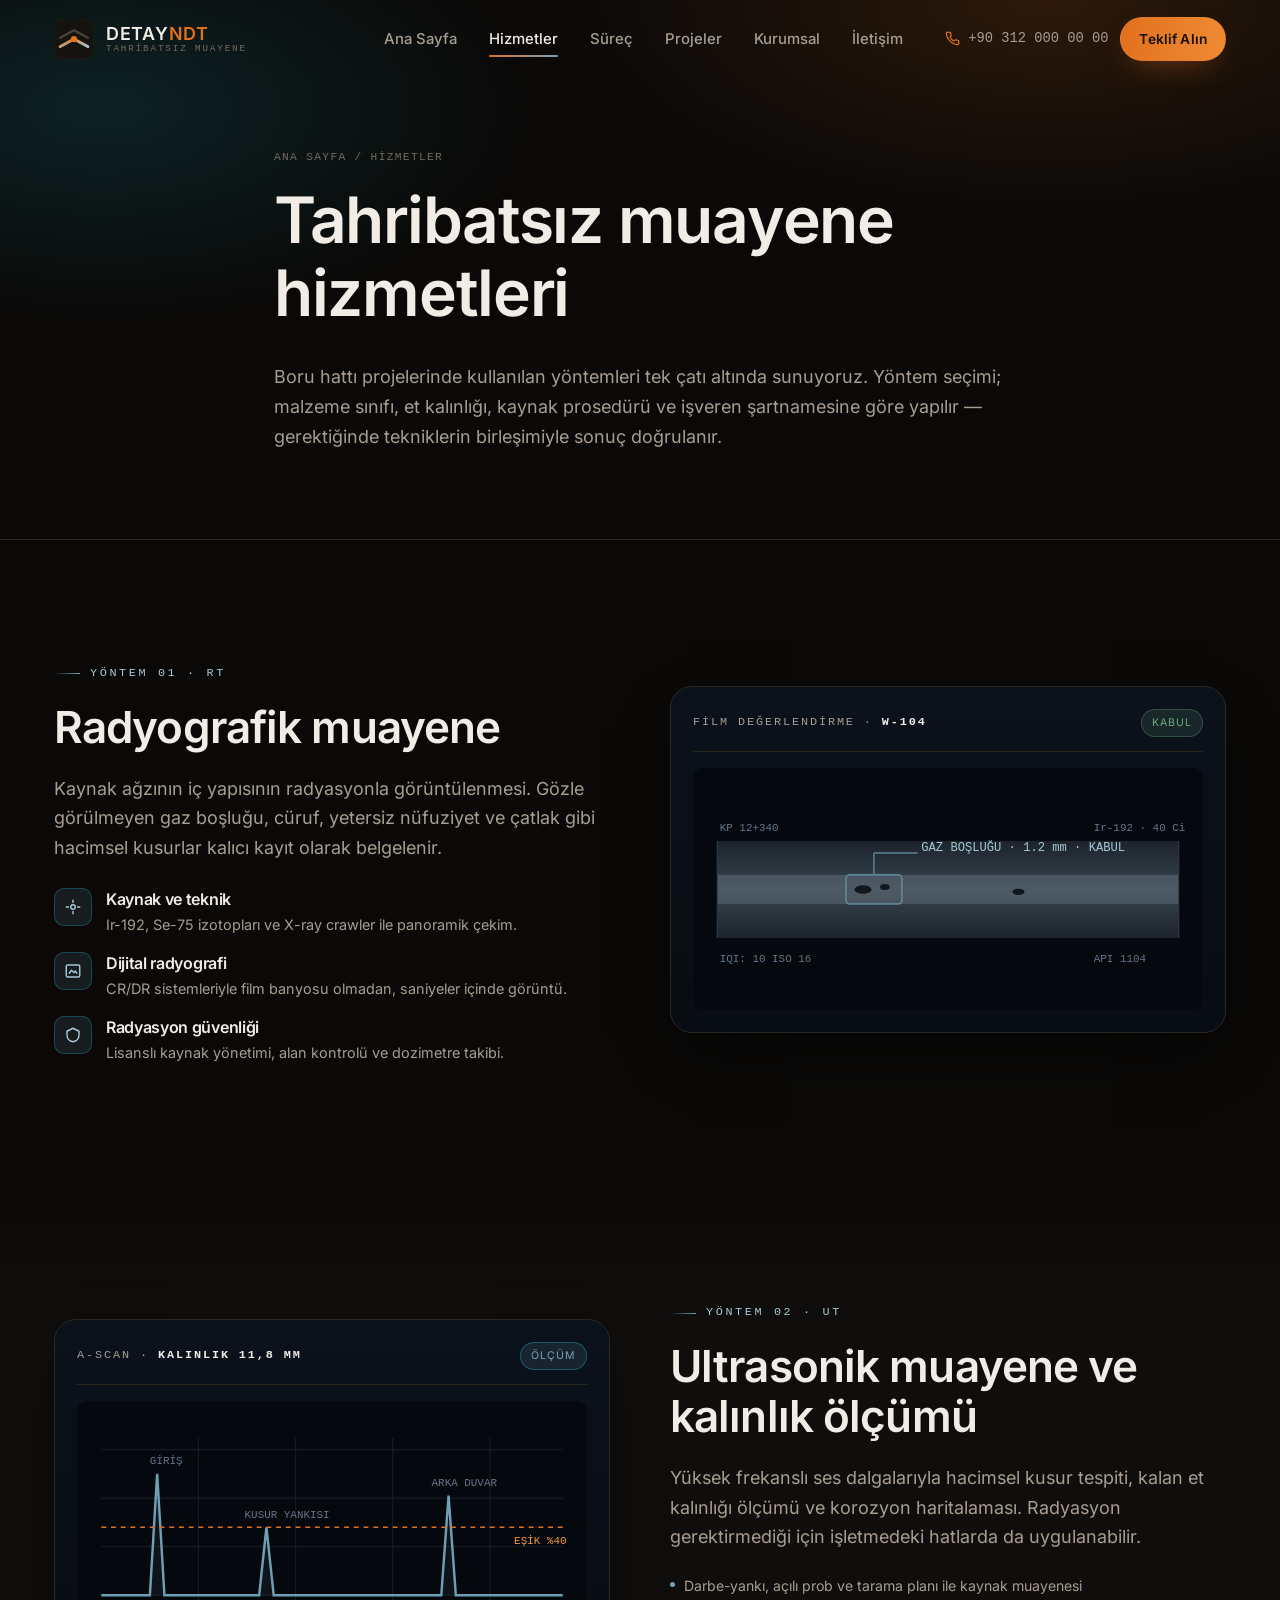
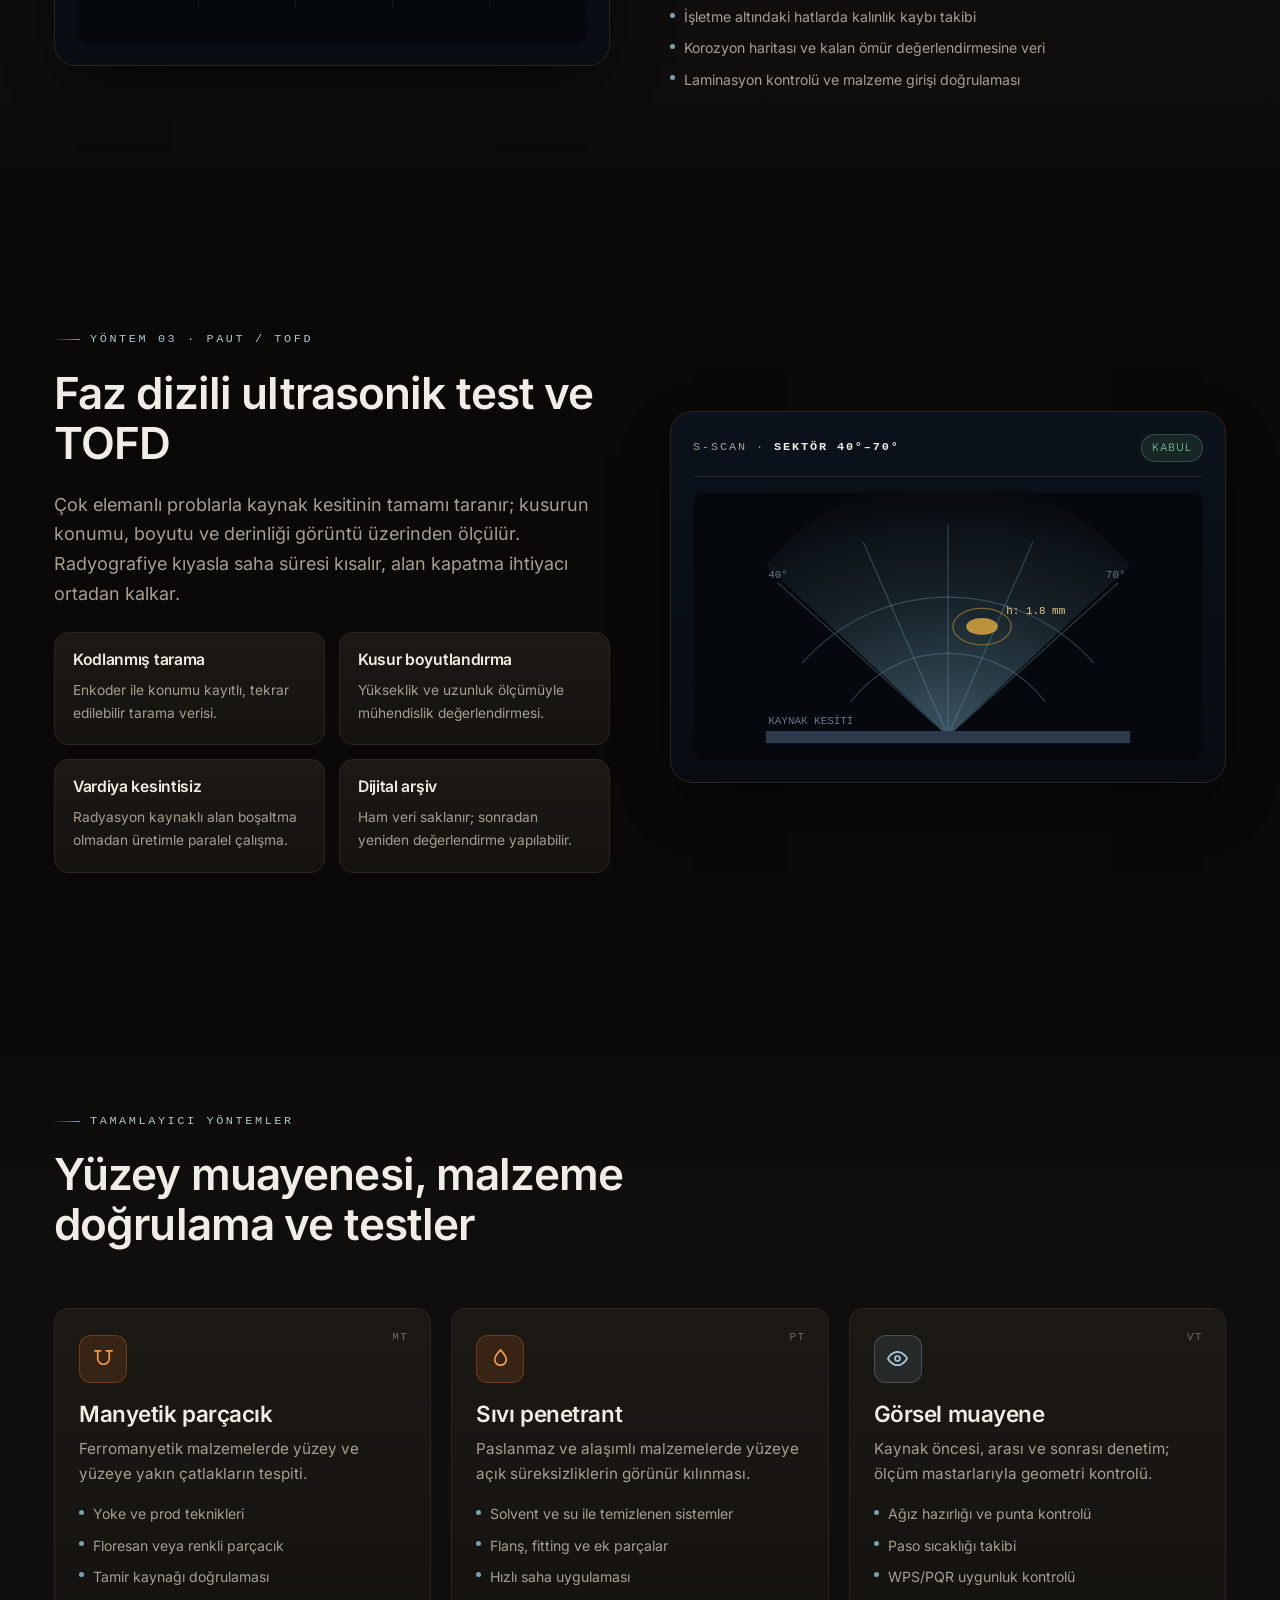
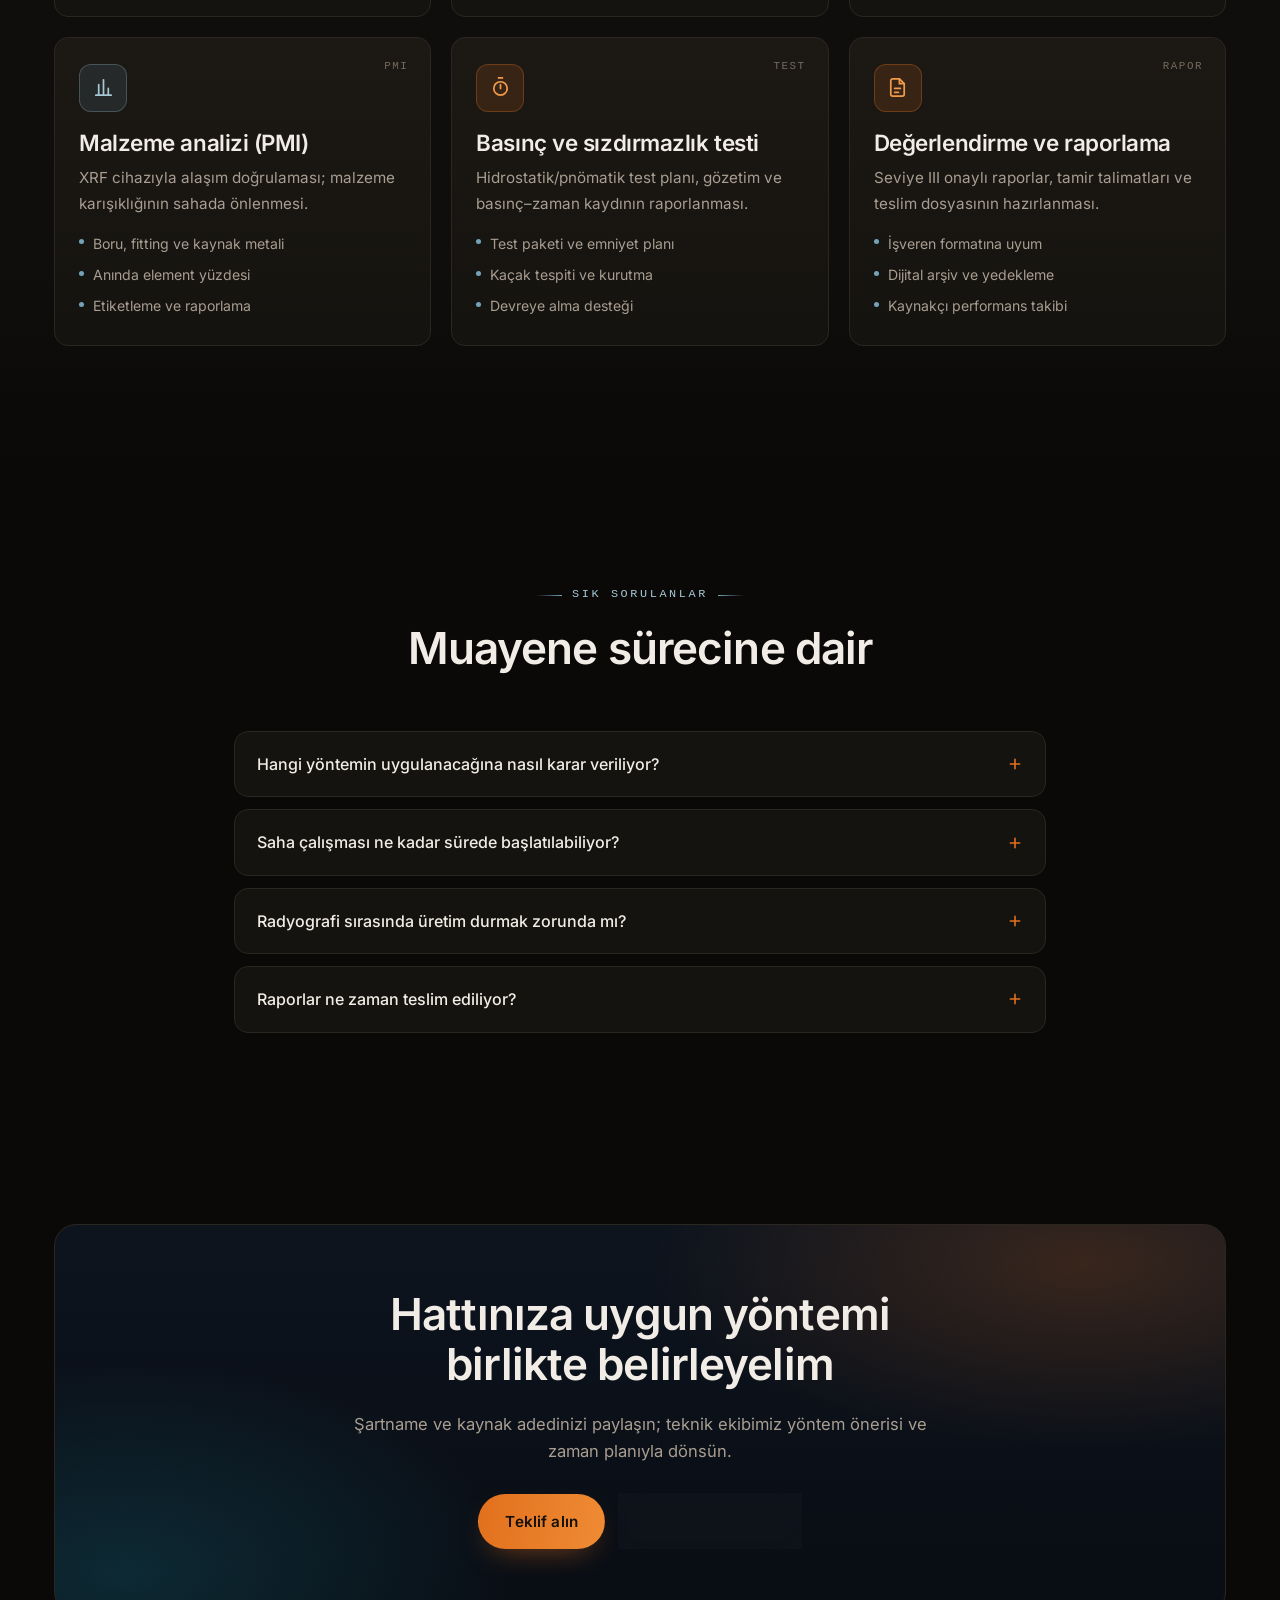
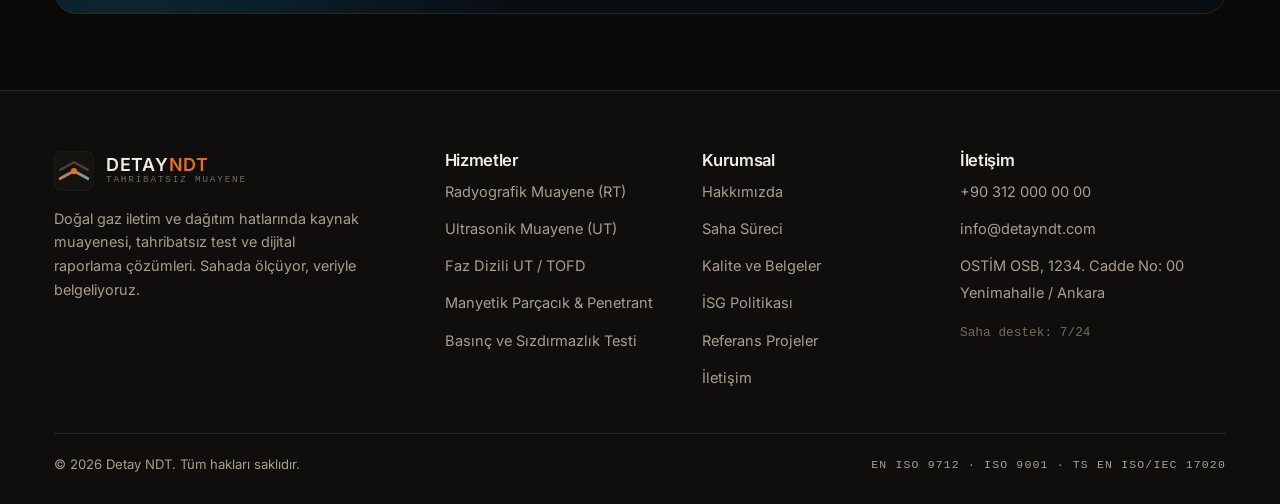
==== commit e9121306: "Açılışı kaydırmayla ilerleyen sinematik saha sahnesiyle değiştir Dijital/HUD görünümü bırakıp gerçek" ====
--- a/hizmetler.html
+++ b/hizmetler.html
@@ -13,8 +13,6 @@
 <meta property="og:description" content="RT, UT, PAUT/TOFD, MT, PT, görsel muayene, PMI ve basınç testi: Detay NDT'nin boru hattı projelerinde uyguladığı tahribatsız muayene hizmetleri.">
 <meta property="og:locale" content="tr_TR">
 <link rel="icon" href="assets/img/favicon.svg" type="image/svg+xml">
-<link rel="preload" href="assets/fonts/inter-latin.woff2" as="font" type="font/woff2" crossorigin>
-<link rel="preload" href="assets/fonts/space-grotesk-latin.woff2" as="font" type="font/woff2" crossorigin>
 <link rel="stylesheet" href="assets/css/fonts.css">
 <link rel="stylesheet" href="assets/css/style.css">
 </head>
@@ -26,12 +24,12 @@
     <a class="brand" href="index.html" aria-label="Detay NDT ana sayfa">
       <svg class="brand__mark" viewBox="0 0 64 64" aria-hidden="true">
         <defs><linearGradient id="bm" x1="0" y1="0" x2="1" y2="1">
-          <stop offset="0" stop-color="#ff7a1a"/><stop offset="1" stop-color="#22d3ee"/>
+          <stop offset="0" stop-color="#e2701d"/><stop offset="1" stop-color="#a6c8d6"/>
         </linearGradient></defs>
-        <rect width="64" height="64" rx="14" fill="#0d131d" stroke="#1d2836"/>
+        <rect width="64" height="64" rx="14" fill="#15130f" stroke="#2b2620"/>
         <path d="M10 44 L32 32 L54 44" fill="none" stroke="url(#bm)" stroke-width="5" stroke-linecap="round" stroke-linejoin="round"/>
-        <path d="M10 30 L32 18 L54 30" fill="none" stroke="#2a3a4d" stroke-width="4" stroke-linecap="round" stroke-linejoin="round"/>
-        <circle cx="32" cy="32" r="5" fill="#ff7a1a"/>
+        <path d="M10 30 L32 18 L54 30" fill="none" stroke="#4a4238" stroke-width="4" stroke-linecap="round" stroke-linejoin="round"/>
+        <circle cx="32" cy="32" r="5" fill="#e2701d"/>
       </svg>
       <span class="brand__text">
         <span class="brand__name">DETAY<span>NDT</span></span>
@@ -43,6 +41,7 @@
       <ul class="nav__list" id="navList">
         <li><a class="nav__link" href="index.html">Ana Sayfa</a></li>
         <li><a class="nav__link is-active" href="hizmetler.html">Hizmetler</a></li>
+        <li><a class="nav__link" href="surec.html">Süreç</a></li>
         <li><a class="nav__link" href="projeler.html">Projeler</a></li>
         <li><a class="nav__link" href="kurumsal.html">Kurumsal</a></li>
         <li><a class="nav__link" href="iletisim.html">İletişim</a></li>
@@ -135,11 +134,11 @@
               <ellipse cx="140" cy="100" rx="7" ry="3.5"/><ellipse cx="158" cy="98" rx="4" ry="2.5"/>
               <ellipse cx="268" cy="102" rx="5" ry="2.6"/>
             </g>
-            <g stroke="#22d3ee" stroke-width="1.2" opacity=".75" fill="none">
+            <g stroke="#6f9fb5" stroke-width="1.2" opacity=".75" fill="none">
               <rect x="126" y="88" width="46" height="24" rx="3"/>
               <path d="M149 88V70M149 70h36"/>
             </g>
-            <text x="188" y="68" font-family="'JetBrains Mono',monospace" font-size="10" fill="#7ceaff">GAZ BOŞLUĞU · 1.2 mm · KABUL</text>
+            <text x="188" y="68" font-family="'JetBrains Mono',monospace" font-size="10" fill="#a6c8d6">GAZ BOŞLUĞU · 1.2 mm · KABUL</text>
             <g font-family="'JetBrains Mono',monospace" font-size="9" fill="#64768d">
               <text x="22" y="52">KP 12+340</text><text x="330" y="52">Ir-192 · 40 Ci</text>
               <text x="22" y="160">IQI: 10 ISO 16</text><text x="330" y="160">API 1104</text>
@@ -180,14 +179,14 @@
               <path d="M100 30v140M180 30v140M260 30v140M340 30v140"/>
             </g>
             <path d="M20 160 L60 160 L66 60 L72 160 L150 160 L156 104 L162 160 L300 160 L306 78 L312 160 L400 160"
-                  fill="none" stroke="#22d3ee" stroke-width="2"/>
+                  fill="none" stroke="#6f9fb5" stroke-width="2"/>
             <path d="M20 160 L60 160 L66 60 L72 160 L150 160 L156 104 L162 160 L300 160 L306 78 L312 160 L400 160"
-                  fill="#22d3ee" fill-opacity=".08" stroke="none"/>
+                  fill="#6f9fb5" fill-opacity=".08" stroke="none"/>
             <g font-family="'JetBrains Mono',monospace" font-size="9" fill="#64768d">
               <text x="60" y="52">GİRİŞ</text><text x="138" y="96">KUSUR YANKISI</text><text x="292" y="70">ARKA DUVAR</text>
             </g>
-            <g stroke="#ff7a1a" stroke-width="1.2" stroke-dasharray="4 4"><path d="M20 104h380"/></g>
-            <text x="360" y="118" font-family="'JetBrains Mono',monospace" font-size="9" fill="#ffa459">EŞİK %40</text>
+            <g stroke="#e2701d" stroke-width="1.2" stroke-dasharray="4 4"><path d="M20 104h380"/></g>
+            <text x="360" y="118" font-family="'JetBrains Mono',monospace" font-size="9" fill="#f29a4c">EŞİK %40</text>
           </svg>
         </div>
       </div>
@@ -233,20 +232,20 @@
           <svg viewBox="0 0 420 220" aria-hidden="true" style="border-radius:10px;background:#05080c">
             <defs>
               <radialGradient id="sector" cx=".5" cy="1" r="1">
-                <stop offset="0" stop-color="#22d3ee" stop-opacity=".5"/>
-                <stop offset=".55" stop-color="#22d3ee" stop-opacity=".16"/>
-                <stop offset="1" stop-color="#22d3ee" stop-opacity="0"/>
+                <stop offset="0" stop-color="#6f9fb5" stop-opacity=".5"/>
+                <stop offset=".55" stop-color="#6f9fb5" stop-opacity=".16"/>
+                <stop offset="1" stop-color="#6f9fb5" stop-opacity="0"/>
               </radialGradient>
             </defs>
             <path d="M210 200 L60 60 A190 190 0 0 1 360 60 Z" fill="url(#sector)"/>
-            <g stroke="#22d3ee" stroke-opacity=".35" stroke-width="1" fill="none">
+            <g stroke="#6f9fb5" stroke-opacity=".35" stroke-width="1" fill="none">
               <path d="M210 200 L70 74M210 200 L140 40M210 200 L210 26M210 200 L280 40M210 200 L350 74"/>
               <path d="M130 172 A100 100 0 0 1 290 172" /><path d="M90 140 A160 160 0 0 1 330 140"/>
             </g>
             <g>
-              <ellipse cx="238" cy="110" rx="13" ry="7" fill="#ffc43d" opacity=".85"/>
-              <ellipse cx="238" cy="110" rx="24" ry="15" fill="none" stroke="#ffc43d" stroke-opacity=".5"/>
-              <text x="258" y="100" font-family="'JetBrains Mono',monospace" font-size="9" fill="#ffd77a">h: 1.8 mm</text>
+              <ellipse cx="238" cy="110" rx="13" ry="7" fill="#d9a441" opacity=".85"/>
+              <ellipse cx="238" cy="110" rx="24" ry="15" fill="none" stroke="#d9a441" stroke-opacity=".5"/>
+              <text x="258" y="100" font-family="'JetBrains Mono',monospace" font-size="9" fill="#e8c98a">h: 1.8 mm</text>
             </g>
             <rect x="60" y="196" width="300" height="10" fill="#2c3a4b"/>
             <g font-family="'JetBrains Mono',monospace" font-size="9" fill="#64768d">
@@ -374,12 +373,12 @@
         <a class="brand" href="index.html" aria-label="Detay NDT ana sayfa">
           <svg class="brand__mark" viewBox="0 0 64 64" aria-hidden="true">
             <defs><linearGradient id="bmf" x1="0" y1="0" x2="1" y2="1">
-              <stop offset="0" stop-color="#ff7a1a"/><stop offset="1" stop-color="#22d3ee"/>
+              <stop offset="0" stop-color="#e2701d"/><stop offset="1" stop-color="#6f9fb5"/>
             </linearGradient></defs>
-            <rect width="64" height="64" rx="14" fill="#0d131d" stroke="#1d2836"/>
+            <rect width="64" height="64" rx="14" fill="#15130f" stroke="#2b2620"/>
             <path d="M10 44 L32 32 L54 44" fill="none" stroke="url(#bmf)" stroke-width="5" stroke-linecap="round" stroke-linejoin="round"/>
-            <path d="M10 30 L32 18 L54 30" fill="none" stroke="#2a3a4d" stroke-width="4" stroke-linecap="round" stroke-linejoin="round"/>
-            <circle cx="32" cy="32" r="5" fill="#ff7a1a"/>
+            <path d="M10 30 L32 18 L54 30" fill="none" stroke="#4a4238" stroke-width="4" stroke-linecap="round" stroke-linejoin="round"/>
+            <circle cx="32" cy="32" r="5" fill="#e2701d"/>
           </svg>
           <span class="brand__text">
             <span class="brand__name">DETAY<span>NDT</span></span>
@@ -404,6 +403,7 @@
         <h4>Kurumsal</h4>
         <ul class="footer__links">
           <li><a href="kurumsal.html">Hakkımızda</a></li>
+          <li><a href="surec.html">Saha Süreci</a></li>
           <li><a href="kurumsal.html#kalite">Kalite ve Belgeler</a></li>
           <li><a href="kurumsal.html#isg">İSG Politikası</a></li>
           <li><a href="projeler.html">Referans Projeler</a></li>
--- a/assets/css/style.css
+++ b/assets/css/style.css
@@ -5,29 +5,29 @@
 
 /* ---------- 1. Tasarım değişkenleri ---------- */
 :root {
-  --bg:          #070a10;
-  --bg-2:        #0a0f17;
-  --surface:     #0d131d;
-  --surface-2:   #121a26;
-  --surface-3:   #18222f;
-
-  --line:        #1d2836;
+  --bg:          #0a0908;
+  --bg-2:        #100e0c;
+  --surface:     #15130f;
+  --surface-2:   #1c1915;
+  --surface-3:   #262119;
+
+  --line:        #2b2620;
   --line-soft:   rgba(255, 255, 255, .06);
 
-  --text:        #e9eff7;
-  --muted:       #94a6bc;
-  --muted-2:     #64768d;
-
-  --orange:      #ff7a1a;
-  --orange-2:    #ffa459;
-  --orange-dim:  rgba(255, 122, 26, .12);
-
-  --cyan:        #22d3ee;
-  --cyan-2:      #7ceaff;
-  --cyan-dim:    rgba(34, 211, 238, .12);
-
-  --ok:          #3ddc97;
-  --warn:        #ffc43d;
+  --text:        #f1ece5;
+  --muted:       #a89d90;
+  --muted-2:     #736a5e;
+
+  --orange:      #e2701d;
+  --orange-2:    #f29a4c;
+  --orange-dim:  rgba(226, 112, 29, .14);
+
+  --cyan:        #74a3b8;
+  --cyan-2:      #a6c8d6;
+  --cyan-dim:    rgba(116, 163, 184, .13);
+
+  --ok:          #6aa87f;
+  --warn:        #d9a441;
 
   --radius:      14px;
   --radius-sm:   9px;
@@ -144,11 +144,11 @@
 .btn:active { transform: translateY(0); }
 
 .btn--primary {
-  background: linear-gradient(100deg, var(--orange) 0%, #ff9333 100%);
+  background: linear-gradient(100deg, var(--orange) 0%, #ef8b34 100%);
   color: #14100b;
-  box-shadow: 0 12px 34px -12px rgba(255, 122, 26, .75);
-}
-.btn--primary:hover { box-shadow: 0 18px 44px -12px rgba(255, 122, 26, .95); }
+  box-shadow: 0 12px 30px -14px rgba(226, 112, 29, .6);
+}
+.btn--primary:hover { box-shadow: 0 16px 38px -14px rgba(226, 112, 29, .8); }
 
 .btn--ghost {
   border-color: var(--line);
@@ -339,7 +339,7 @@
 }
 .hud__bar i { display: block; height: 100%; border-radius: 2px; background: linear-gradient(90deg, var(--cyan), var(--ok)); }
 .hud--a { top: 5%;    left: 3.5%;  animation-delay: -1s; }
-.hud--b { top: 5%;    right: 3.5%; animation-delay: -3s; border-color: rgba(255, 122, 26, .34); }
+.hud--b { top: 5%;    right: 3.5%; animation-delay: -3s; border-color: rgba(226, 112, 29, .34); }
 .hud--b .hud__label { color: var(--orange-2); }
 .hud--b .hud__bar i { background: linear-gradient(90deg, var(--orange), var(--warn)); }
 .hud--c { bottom: 6%; left: 3.5%;  animation-delay: -2s; }
@@ -451,7 +451,7 @@
   color: var(--orange-2);
 }
 .card__icon svg { width: 23px; height: 23px; }
-.card__icon--cyan { background: var(--cyan-dim); border-color: rgba(34, 211, 238, .28); color: var(--cyan-2); }
+.card__icon--cyan { background: var(--cyan-dim); border-color: rgba(166, 200, 214, .26); color: var(--cyan-2); }
 
 .card__code {
   position: absolute; top: 20px; right: 22px;
@@ -537,8 +537,8 @@
   padding: 4px 10px; border-radius: 999px; font-size: .66rem; letter-spacing: .1em;
   text-transform: uppercase; white-space: nowrap;
 }
-.tag--ok   { background: rgba(61, 220, 151, .12); color: var(--ok);   border: 1px solid rgba(61, 220, 151, .3); }
-.tag--warn { background: rgba(255, 196, 61, .12); color: var(--warn); border: 1px solid rgba(255, 196, 61, .3); }
+.tag--ok   { background: rgba(106, 168, 127, .14); color: var(--ok);   border: 1px solid rgba(106, 168, 127, .32); }
+.tag--warn { background: rgba(217, 164, 65, .14); color: var(--warn); border: 1px solid rgba(217, 164, 65, .32); }
 .tag--run  { background: var(--cyan-dim);         color: var(--cyan); border: 1px solid rgba(34, 211, 238, .3); }
 
 .feature-list { display: grid; gap: 16px; margin-top: 26px; }
@@ -620,7 +620,7 @@
 .form__success {
   display: none; align-items: center; gap: 10px;
   padding: 14px 16px; border-radius: var(--radius-sm);
-  background: rgba(61, 220, 151, .1); border: 1px solid rgba(61, 220, 151, .32);
+  background: rgba(106, 168, 127, .12); border: 1px solid rgba(106, 168, 127, .34);
   color: var(--ok); font-size: .92rem;
 }
 .form__success.is-visible { display: flex; }
@@ -760,3 +760,250 @@
   }
   .reveal { opacity: 1; transform: none; }
 }
+
+/* ==========================================================================
+   22. Sinematik açılış — kaydırmayla ilerleyen saha sahnesi
+   ========================================================================== */
+.cinema {
+  position: relative;
+  height: 470vh;
+  background: #080706;
+}
+.cinema__stage {
+  position: sticky; top: 0;
+  height: 100vh; min-height: 600px;
+  overflow: hidden;
+  background: #080706;
+}
+.cinema__scene { position: absolute; inset: 0; }
+.cinema__svg { width: 100%; height: 100%; display: block; }
+
+.cinema__scrim {
+  position: absolute; inset: 0; pointer-events: none;
+  background:
+    linear-gradient(95deg, rgba(8,7,6,.92) 0%, rgba(8,7,6,.7) 24%, rgba(8,7,6,.18) 48%, rgba(8,7,6,0) 66%, rgba(8,7,6,.3) 100%),
+    linear-gradient(180deg, rgba(8,7,6,.62) 0%, rgba(8,7,6,.08) 22%, rgba(8,7,6,0) 52%, rgba(8,7,6,.35) 84%, rgba(8,7,6,.72) 100%);
+}
+
+.cinema__content {
+  position: absolute; inset: 0;
+  display: flex; flex-direction: column; justify-content: space-between;
+  padding-top: 104px;
+  pointer-events: none;
+}
+.cinema__content a, .cinema__content button { pointer-events: auto; }
+
+.cinema__layout {
+  flex: 1;
+  display: grid; grid-template-columns: minmax(0, 620px);
+  grid-template-rows: auto 1fr;
+  gap: 18px;
+  padding-top: clamp(8px, 2.5vh, 32px);
+}
+
+.cinema__intro h1 {
+  font-size: clamp(2.05rem, 4.1vw, 3.5rem);
+  line-height: 1.08;
+  margin-bottom: 18px;
+  text-wrap: balance;
+}
+.cinema__intro h1 .accent { color: var(--orange-2); }
+.cinema__intro p { max-width: 46ch; font-size: clamp(.98rem, 1.15vw, 1.08rem); }
+.cinema__actions { display: flex; flex-wrap: wrap; gap: 13px; margin-top: 26px; }
+
+/* perde metinleri */
+.cinema__acts {
+  position: relative; align-self: end;
+  min-height: 190px; margin-bottom: clamp(20px, 4vh, 54px);
+  max-width: 520px;
+}
+.act {
+  position: absolute; left: 0; right: 0; bottom: 0;
+  padding: 20px 24px 22px;
+  background: linear-gradient(100deg, rgba(14,12,10,.88), rgba(14,12,10,.55));
+  backdrop-filter: blur(9px);
+  border: 1px solid rgba(255, 255, 255, .07);
+  border-left: 2px solid var(--orange);
+  border-radius: 0 14px 14px 0;
+  opacity: 0; transform: translateY(18px);
+  transition: opacity .45s var(--ease), transform .45s var(--ease);
+  max-width: 520px;
+}
+.act.is-active { opacity: 1; transform: none; }
+.act__no {
+  display: block; font-family: var(--ff-mono); font-size: .68rem;
+  letter-spacing: .2em; text-transform: uppercase; color: var(--orange-2); margin-bottom: 9px;
+}
+.act h2 { font-size: clamp(1.15rem, 1.7vw, 1.45rem); margin-bottom: 7px; }
+.act p { font-size: .94rem; margin: 0; color: #c3bbb1; }
+
+/* alt şerit */
+.cinema__bar {
+  border-top: 1px solid rgba(255, 255, 255, .08);
+  background: linear-gradient(180deg, rgba(8,7,6,.1), rgba(8,7,6,.9));
+}
+.cinema__bar-inner {
+  display: flex; align-items: center; justify-content: space-between;
+  gap: 20px; padding: 16px 0 20px; flex-wrap: wrap;
+}
+.cinema__rail { display: flex; gap: clamp(14px, 2.4vw, 30px); flex-wrap: wrap; }
+.cinema__rail li {
+  display: flex; align-items: center; gap: 9px;
+  font-family: var(--ff-mono); font-size: .7rem; letter-spacing: .16em;
+  text-transform: uppercase; color: var(--muted-2);
+  transition: color .3s var(--ease);
+}
+.cinema__rail i {
+  display: block; width: 30px; height: 2px; border-radius: 2px;
+  background: rgba(255, 255, 255, .16); transition: background .3s var(--ease);
+}
+.cinema__rail li.is-active { color: var(--text); }
+.cinema__rail li.is-active i { background: var(--orange); }
+.cinema__rail li.is-done i { background: rgba(226, 112, 29, .45); }
+
+.cinema__hint {
+  display: inline-flex; align-items: center; gap: 9px;
+  font-family: var(--ff-mono); font-size: .7rem; letter-spacing: .14em;
+  text-transform: uppercase; color: var(--muted-2);
+  transition: opacity .4s var(--ease);
+}
+.cinema__hint svg { width: 15px; height: 15px; animation: nudge 2.1s ease-in-out infinite; }
+.cinema__hint.is-hidden { opacity: 0; }
+@keyframes nudge { 0%, 100% { transform: translateY(-2px); } 50% { transform: translateY(3px); } }
+
+/* --- sahne içi efektler (yalnızca ilgili perdede çalışır) --- */
+@keyframes arcFlicker {
+  0%, 100% { opacity: .9; } 11% { opacity: .3; } 19% { opacity: 1; }
+  33% { opacity: .45; } 46% { opacity: .95; } 61% { opacity: .35; }
+  74% { opacity: 1; } 88% { opacity: .55; }
+}
+.is-weld .arc-flicker { animation: arcFlicker .45s steps(1, end) infinite; }
+
+@keyframes sparkFly {
+  0%   { opacity: 0; transform: translate(0, 0); }
+  8%   { opacity: 1; }
+  70%  { opacity: .9; }
+  100% { opacity: 0; transform: translate(var(--dx), var(--dy)); }
+}
+.is-weld .spark-burst line { animation: sparkFly var(--dur) linear var(--delay) infinite; }
+
+@keyframes smokeRise {
+  0%   { opacity: 0; transform: translateY(26px) scale(.6); }
+  28%  { opacity: .85; }
+  100% { opacity: 0; transform: translateY(-140px) scale(1.7); }
+}
+.is-weld .smoke-rise ellipse { transform-box: fill-box; transform-origin: center; animation: smokeRise 5s ease-out infinite; }
+.is-weld .smoke-rise ellipse:nth-child(2) { animation-delay: 1.6s; }
+.is-weld .smoke-rise ellipse:nth-child(3) { animation-delay: 3.1s; }
+
+@keyframes visorFlash { 0%, 100% { opacity: 0; } 18% { opacity: .55; } 24% { opacity: .08; } 42% { opacity: .65; } 58% { opacity: .1; } }
+.is-weld .visor-flash { animation: visorFlash .5s steps(1, end) infinite; }
+
+@keyframes dustPuff {
+  0%   { opacity: 0; transform: translate(0, 0) scale(.6); }
+  35%  { opacity: .9; }
+  100% { opacity: 0; transform: translate(-70px, -70px) scale(1.7); }
+}
+.is-dig .dust-cloud ellipse,
+.is-fill .dust-cloud ellipse { transform-box: fill-box; transform-origin: center; animation: dustPuff 2.6s ease-out infinite; }
+.is-dig .dust-cloud ellipse:nth-child(2),
+.is-fill .dust-cloud ellipse:nth-child(2) { animation-delay: .9s; }
+.is-dig .dust-cloud ellipse:nth-child(3),
+.is-fill .dust-cloud ellipse:nth-child(3) { animation-delay: 1.7s; }
+
+@keyframes beaconBlink { 0%, 100% { opacity: 1; } 50% { opacity: .2; } }
+.beacon { animation: beaconBlink 1.2s steps(1, end) infinite; }
+
+@keyframes moteDrift { 0%, 100% { transform: translate(0, 0); } 50% { transform: translate(22px, -30px); } }
+.mote { animation: moteDrift 14s ease-in-out infinite; animation-delay: var(--d, 0s); }
+
+/* soğuyan kaynak dikişi */
+#weldBead.is-cool ellipse:first-child { stroke: #7c848d; }
+#weldBead.is-cool ellipse:last-child { stroke: #aeb6be; opacity: .3; }
+
+@media (max-width: 1080px) {
+  .cinema { height: 420vh; }
+  .cinema__layout { grid-template-columns: minmax(0, 1fr); }
+  .cinema__acts { margin-bottom: clamp(50px, 8vh, 90px); min-height: 210px; }
+  .act { max-width: none; }
+}
+.cinema.is-banded .cinema__scene {
+  display: flex; align-items: center; justify-content: center;
+}
+.cinema.is-banded .cinema__svg {
+  height: auto; aspect-ratio: 16 / 9;
+  -webkit-mask-image: linear-gradient(180deg, transparent 0%, #000 12%, #000 88%, transparent 100%);
+  mask-image: linear-gradient(180deg, transparent 0%, #000 12%, #000 88%, transparent 100%);
+}
+.cinema.is-banded .cinema__scrim {
+  background:
+    linear-gradient(180deg, rgba(8,7,6,.94) 0%, rgba(8,7,6,.7) 22%, rgba(8,7,6,.05) 40%,
+                    rgba(8,7,6,.05) 60%, rgba(8,7,6,.78) 78%, rgba(8,7,6,.95) 100%);
+}
+
+@media (max-width: 760px) {
+  .cinema { height: 380vh; }
+  .cinema__intro p { display: none; }
+  .cinema__actions { margin-top: 18px; }
+  .cinema__actions .btn { padding: 12px 20px; font-size: .88rem; }
+  .cinema__stage { min-height: 560px; }
+  .cinema__content { padding-top: 92px; }
+  .cinema__intro h1 { font-size: clamp(1.75rem, 7vw, 2.3rem); }
+  .cinema__intro p { font-size: .95rem; }
+  .cinema__acts { min-height: 190px; }
+  .act { padding: 15px 17px 16px; border-radius: 0 11px 11px 0; }
+  .act p { font-size: .87rem; }
+  .cinema__hint { display: none; }
+  .cinema__rail li { font-size: .62rem; letter-spacing: .1em; }
+  .cinema__rail i { width: 18px; }
+}
+@media (prefers-reduced-motion: reduce) {
+  .cinema { height: auto; }
+  .cinema__stage { position: relative; height: 100vh; }
+}
+
+/* ==========================================================================
+   23. Süreç sayfası — aşama listesi ve mini zaman çizelgesi
+   ========================================================================== */
+.phases { counter-reset: phase; display: grid; gap: 14px; }
+.phase {
+  display: grid; grid-template-columns: 78px minmax(0, 1fr); gap: 22px;
+  padding: 24px 26px 26px;
+  background: linear-gradient(180deg, var(--surface-2), var(--surface));
+  border: 1px solid var(--line); border-radius: var(--radius);
+  transition: border-color .3s var(--ease), transform .3s var(--ease);
+}
+.phase:hover { border-color: #3a332a; transform: translateX(3px); }
+.phase.is-key { border-color: rgba(226, 112, 29, .45); background: linear-gradient(180deg, #241a11, var(--surface)); }
+.phase__no {
+  font-family: var(--ff-display); font-size: 2.1rem; font-weight: 700; line-height: 1;
+  color: transparent; -webkit-text-stroke: 1.5px var(--muted-2);
+}
+.phase.is-key .phase__no { -webkit-text-stroke-color: var(--orange); }
+.phase h3 { margin-bottom: 8px; }
+.phase p { font-size: .95rem; margin-bottom: 8px; }
+.phase__out {
+  font-size: .86rem !important; color: var(--muted-2); margin: 12px 0 0 !important;
+  padding-top: 12px; border-top: 1px solid var(--line);
+}
+.phase__out b { color: var(--orange-2); font-weight: 600; }
+
+.mini-timeline { counter-reset: mt; display: grid; gap: 0; margin-top: 26px; }
+.mini-timeline li {
+  counter-increment: mt;
+  position: relative; padding: 0 0 22px 34px;
+  border-left: 1px solid var(--line);
+}
+.mini-timeline li:last-child { border-left-color: transparent; padding-bottom: 0; }
+.mini-timeline li::before {
+  content: ""; position: absolute; left: -5px; top: 5px;
+  width: 9px; height: 9px; border-radius: 50%;
+  background: var(--orange); box-shadow: 0 0 0 4px rgba(226, 112, 29, .14);
+}
+.mini-timeline b { display: block; font-family: var(--ff-display); font-size: 1rem; font-weight: 600; }
+.mini-timeline span { font-size: .89rem; color: var(--muted); }
+
+@media (max-width: 620px) {
+  .phase { grid-template-columns: 1fr; gap: 6px; padding: 20px; }
+  .phase__no { font-size: 1.6rem; }
+}
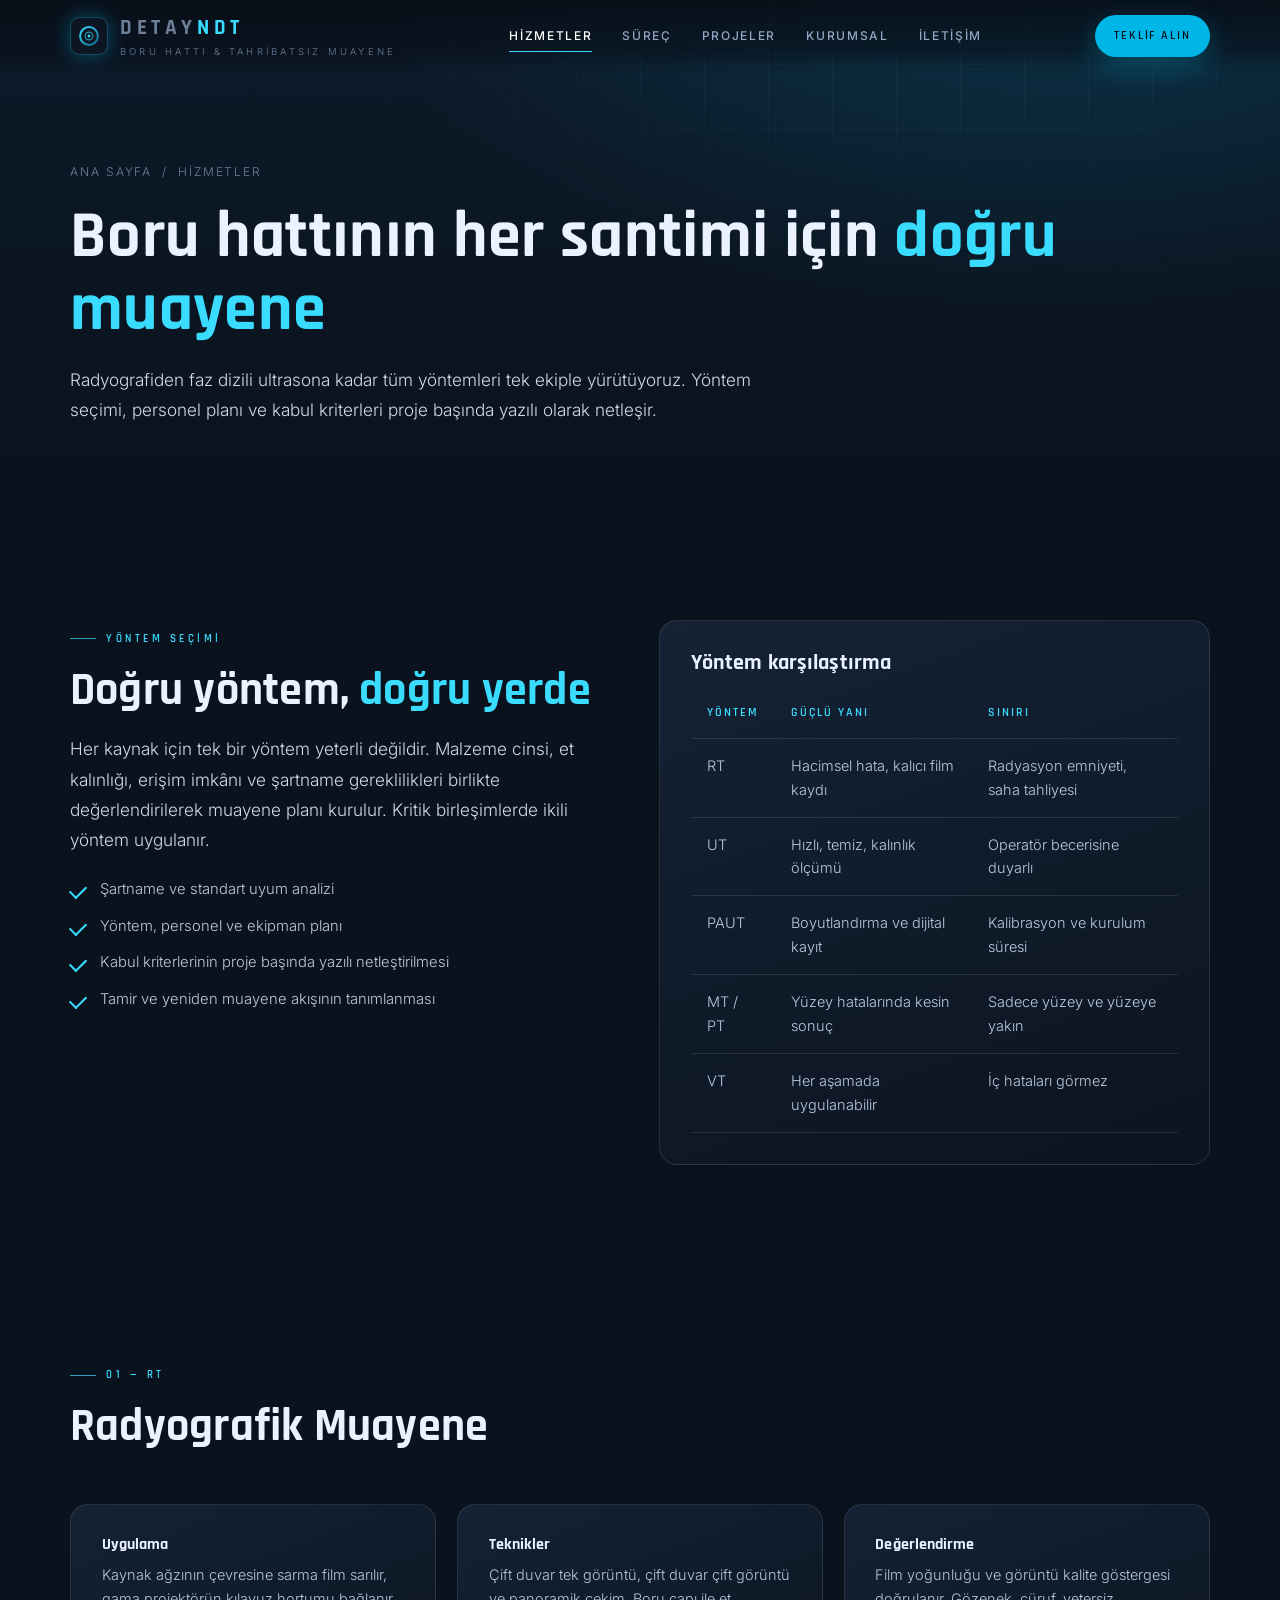
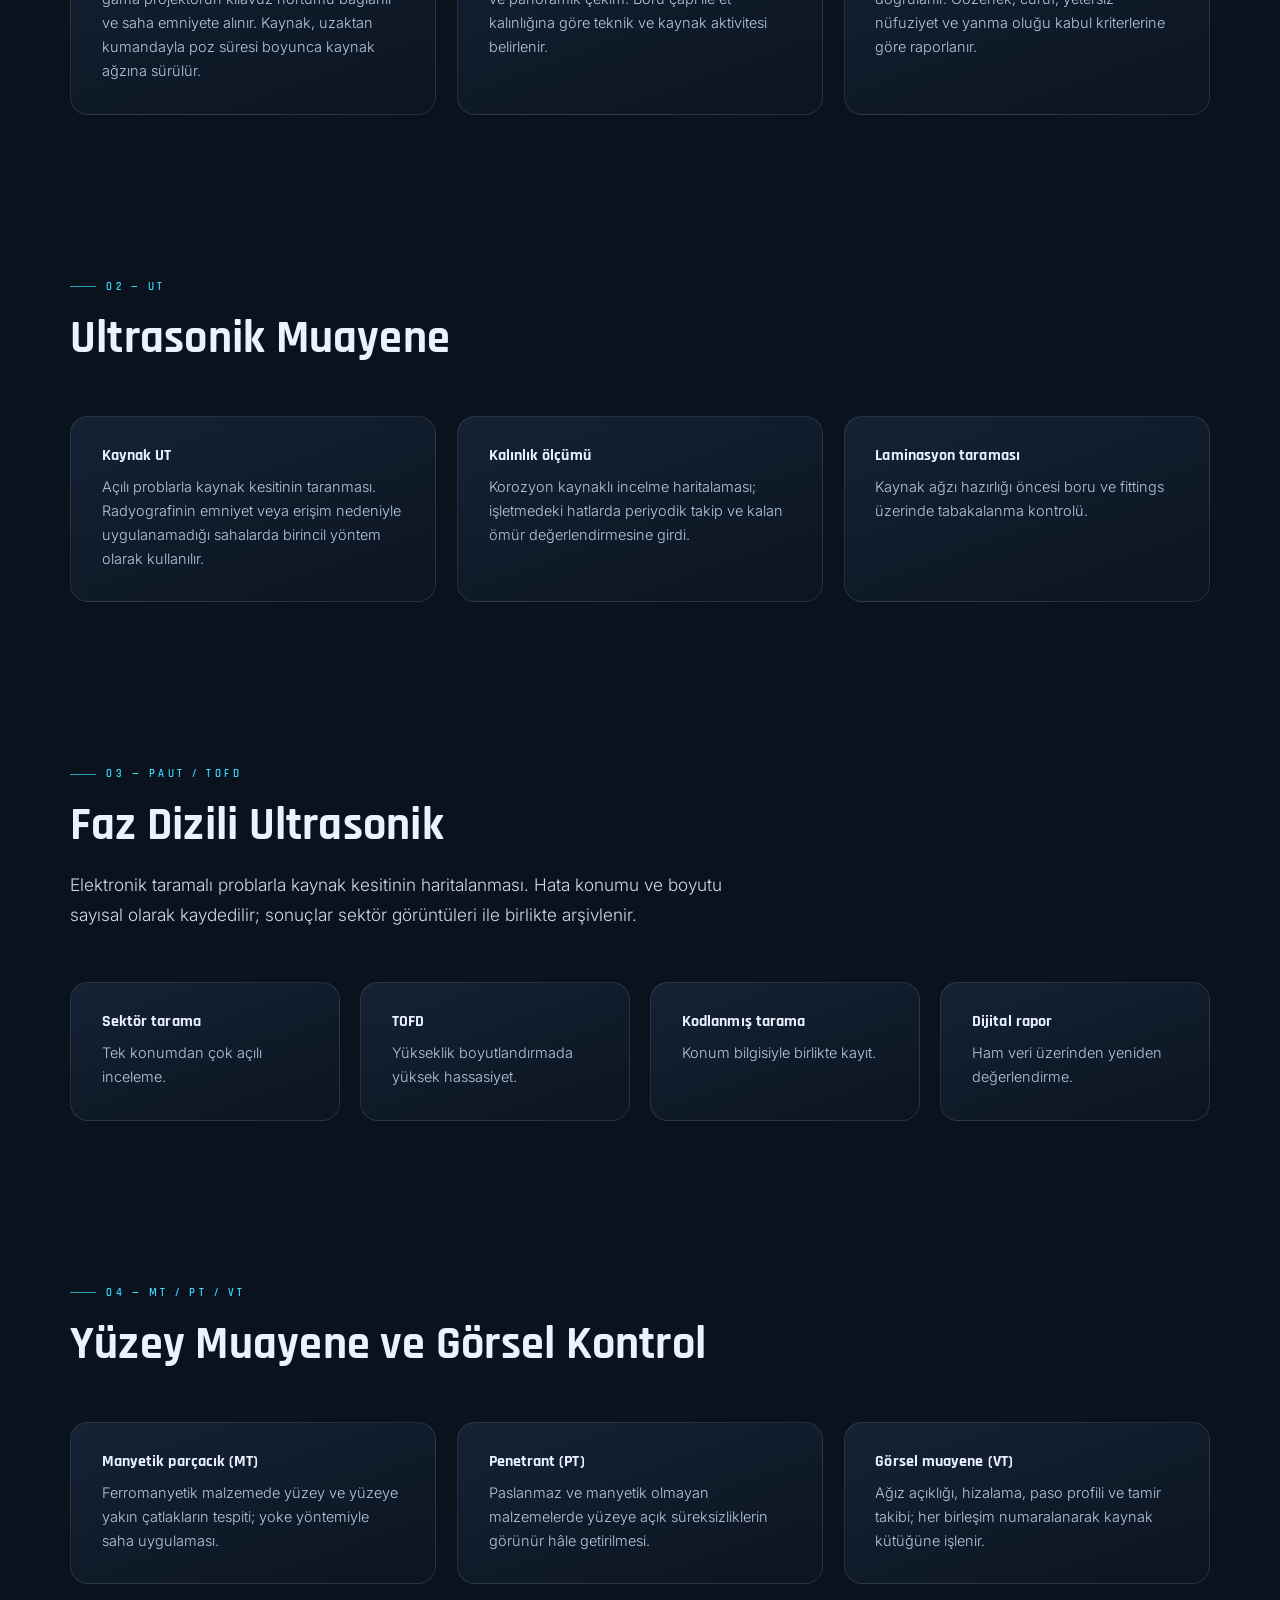
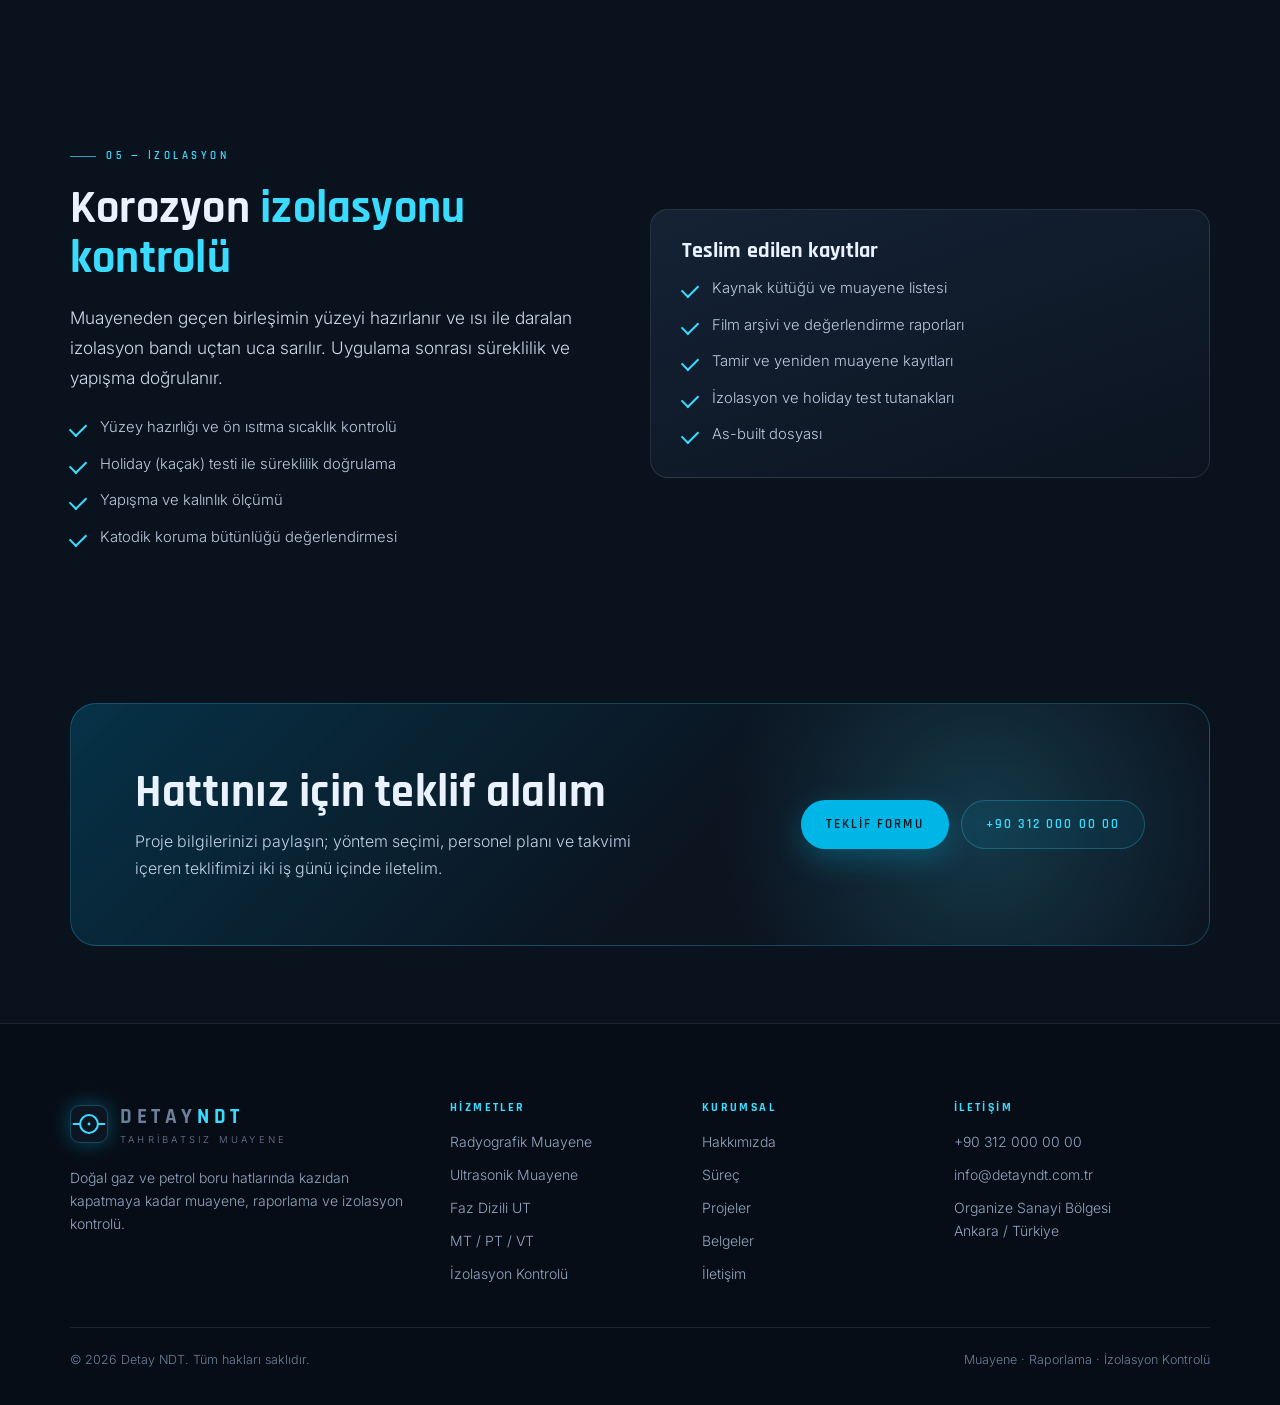
==== commit 11cf3827: "3B anlatımın sonuna kurumsal siteyi bağla ve beş sayfayı yeniden yaz Hikâye bittiğinde sayfa normal " ====
--- a/hizmetler.html
+++ b/hizmetler.html
@@ -3,432 +3,236 @@
 <head>
 <meta charset="utf-8">
 <meta name="viewport" content="width=device-width, initial-scale=1">
-<title>Hizmetler — Tahribatsız Muayene Yöntemleri | Detay NDT</title>
-<meta name="description" content="RT, UT, PAUT/TOFD, MT, PT, görsel muayene, PMI ve basınç testi: Detay NDT'nin boru hattı projelerinde uyguladığı tahribatsız muayene hizmetleri.">
-<meta name="theme-color" content="#070a10">
-<meta name="author" content="Detay NDT">
+<title>Hizmetler — Detay NDT</title>
+<meta name="description" content="Radyografik muayene, ultrasonik muayene, faz dizili UT, yüzey muayene ve izolasyon kontrolü hizmetleri.">
+<meta name="theme-color" content="#0a121d">
 <meta property="og:type" content="website">
 <meta property="og:site_name" content="Detay NDT">
-<meta property="og:title" content="Hizmetler — Tahribatsız Muayene Yöntemleri | Detay NDT">
-<meta property="og:description" content="RT, UT, PAUT/TOFD, MT, PT, görsel muayene, PMI ve basınç testi: Detay NDT'nin boru hattı projelerinde uyguladığı tahribatsız muayene hizmetleri.">
+<meta property="og:title" content="Hizmetler — Detay NDT">
+<meta property="og:description" content="Radyografik muayene, ultrasonik muayene, faz dizili UT, yüzey muayene ve izolasyon kontrolü hizmetleri.">
 <meta property="og:locale" content="tr_TR">
-<link rel="icon" href="assets/img/favicon.svg" type="image/svg+xml">
-<link rel="stylesheet" href="assets/css/fonts.css">
-<link rel="stylesheet" href="assets/css/style.css">
+<link rel="preconnect" href="https://fonts.googleapis.com">
+<link rel="preconnect" href="https://fonts.gstatic.com" crossorigin>
+<link rel="stylesheet" href="https://fonts.googleapis.com/css2?family=Rajdhani:wght@500;600;700&family=Inter:wght@300;400;500;600&display=swap">
+<link rel="stylesheet" href="assets/css/detay.css">
+<link rel="icon" href="data:image/svg+xml,%3Csvg xmlns='http://www.w3.org/2000/svg' viewBox='0 0 64 64'%3E%3Crect width='64' height='64' rx='14' fill='%230a121d'/%3E%3Ccircle cx='32' cy='32' r='16' fill='none' stroke='%2339dcff' stroke-width='4'/%3E%3Cpath d='M8 32h12M44 32h12' stroke='%2339dcff' stroke-width='4' stroke-linecap='round'/%3E%3C/svg%3E">
 </head>
 <body>
-<a class="skip-link" href="#main">İçeriğe geç</a>
-
-<header class="site-header" id="siteHeader">
-  <div class="wrap nav">
+
+<header class="hdr" id="header">
+  <div class="wrap hdr__in">
     <a class="brand" href="index.html" aria-label="Detay NDT ana sayfa">
-      <svg class="brand__mark" viewBox="0 0 64 64" aria-hidden="true">
-        <defs><linearGradient id="bm" x1="0" y1="0" x2="1" y2="1">
-          <stop offset="0" stop-color="#e2701d"/><stop offset="1" stop-color="#a6c8d6"/>
+      <svg viewBox="0 0 64 64" aria-hidden="true">
+        <defs><linearGradient id="bg1" x1="0" y1="0" x2="1" y2="1">
+          <stop offset="0" stop-color="#39dcff"/><stop offset="1" stop-color="#0a6c8d"/>
         </linearGradient></defs>
-        <rect width="64" height="64" rx="14" fill="#15130f" stroke="#2b2620"/>
-        <path d="M10 44 L32 32 L54 44" fill="none" stroke="url(#bm)" stroke-width="5" stroke-linecap="round" stroke-linejoin="round"/>
-        <path d="M10 30 L32 18 L54 30" fill="none" stroke="#4a4238" stroke-width="4" stroke-linecap="round" stroke-linejoin="round"/>
-        <circle cx="32" cy="32" r="5" fill="#e2701d"/>
+        <rect x="1" y="1" width="62" height="62" rx="15" fill="#0d1422" stroke="rgba(57,220,255,.4)"/>
+        <circle cx="32" cy="32" r="15" fill="none" stroke="url(#bg1)" stroke-width="3.4"/>
+        <circle cx="32" cy="32" r="6.5" fill="none" stroke="#39dcff" stroke-width="2" opacity=".65"/>
+        <path d="M6 32h11M47 32h11" stroke="url(#bg1)" stroke-width="3.4" stroke-linecap="round"/>
+        <circle cx="32" cy="32" r="2.4" fill="#39dcff"/>
       </svg>
-      <span class="brand__text">
-        <span class="brand__name">DETAY<span>NDT</span></span>
-        <span class="brand__tag">Tahribatsız Muayene</span>
-      </span>
+      <span><b>DETAY<i>NDT</i></b><span>Boru Hattı &amp; Tahribatsız Muayene</span></span>
     </a>
-
-    <nav aria-label="Ana menü">
-      <ul class="nav__list" id="navList">
-        <li><a class="nav__link" href="index.html">Ana Sayfa</a></li>
-        <li><a class="nav__link is-active" href="hizmetler.html">Hizmetler</a></li>
-        <li><a class="nav__link" href="surec.html">Süreç</a></li>
-        <li><a class="nav__link" href="projeler.html">Projeler</a></li>
-        <li><a class="nav__link" href="kurumsal.html">Kurumsal</a></li>
-        <li><a class="nav__link" href="iletisim.html">İletişim</a></li>
-      </ul>
+    <nav class="nav" id="nav" aria-label="Ana menü">
+      <a href="hizmetler.html" aria-current="page">Hizmetler</a>
+      <a href="surec.html">Süreç</a>
+      <a href="projeler.html">Projeler</a>
+      <a href="kurumsal.html">Kurumsal</a>
+      <a href="iletisim.html">İletişim</a>
     </nav>
-
-    <div class="nav__cta">
-      <a class="nav__phone" href="tel:+903120000000">
-        <svg viewBox="0 0 24 24" fill="none" stroke="currentColor" stroke-width="2" aria-hidden="true">
-          <path d="M22 16.9v3a2 2 0 0 1-2.2 2 19.8 19.8 0 0 1-8.6-3.1 19.5 19.5 0 0 1-6-6A19.8 19.8 0 0 1 2.1 4.2 2 2 0 0 1 4.1 2h3a2 2 0 0 1 2 1.7c.1 1 .4 1.9.7 2.8a2 2 0 0 1-.5 2.1L8.1 9.9a16 16 0 0 0 6 6l1.3-1.3a2 2 0 0 1 2.1-.4c.9.3 1.8.6 2.8.7a2 2 0 0 1 1.7 2z" stroke-linecap="round" stroke-linejoin="round"/>
-        </svg>
-        +90 312 000 00 00
-      </a>
+    <div class="hdr__cta">
       <a class="btn btn--primary btn--sm" href="iletisim.html#teklif">Teklif Alın</a>
-      <button class="nav__toggle" id="navToggle" type="button" aria-expanded="false" aria-controls="navList" aria-label="Menüyü aç/kapat">
+      <button class="burger" id="burger" type="button" aria-expanded="false" aria-controls="nav" aria-label="Menüyü aç/kapat">
         <span></span><span></span><span></span>
       </button>
     </div>
   </div>
 </header>
 
-<main id="main">
-
-  <section class="page-hero">
-    <div class="wrap page-hero__inner">
-      <nav class="breadcrumb" aria-label="Sayfa yolu">
-        <a href="index.html">Ana Sayfa</a><span>/</span><span>Hizmetler</span>
-      </nav>
-      <h1>Tahribatsız muayene hizmetleri</h1>
-      <p class="lede">
-        Boru hattı projelerinde kullanılan yöntemleri tek çatı altında sunuyoruz. Yöntem seçimi;
-        malzeme sınıfı, et kalınlığı, kaynak prosedürü ve işveren şartnamesine göre yapılır —
-        gerektiğinde tekniklerin birleşimiyle sonuç doğrulanır.
-      </p>
-    </div>
-  </section>
-
-  <!-- RT -->
-  <section class="section" id="rt">
-    <div class="wrap split">
-      <div class="split__copy reveal">
-        <span class="eyebrow">Yöntem 01 · RT</span>
-        <h2>Radyografik muayene</h2>
-        <p class="lede">
-          Kaynak ağzının iç yapısının radyasyonla görüntülenmesi. Gözle görülmeyen gaz boşluğu,
-          cüruf, yetersiz nüfuziyet ve çatlak gibi hacimsel kusurlar kalıcı kayıt olarak belgelenir.
-        </p>
-        <div class="feature-list">
-          <div class="feature">
-            <span class="feature__icon">
-              <svg viewBox="0 0 24 24" fill="none" stroke="currentColor" stroke-width="1.9" aria-hidden="true">
-                <circle cx="12" cy="12" r="3"/><path d="M12 3v3M12 18v3M3 12h3M18 12h3" stroke-linecap="round"/>
-              </svg>
-            </span>
-            <div><h4>Kaynak ve teknik</h4><p>Ir-192, Se-75 izotopları ve X-ray crawler ile panoramik çekim.</p></div>
-          </div>
-          <div class="feature">
-            <span class="feature__icon">
-              <svg viewBox="0 0 24 24" fill="none" stroke="currentColor" stroke-width="1.9" aria-hidden="true">
-                <rect x="3" y="4" width="18" height="16" rx="2"/><path d="M7 15l3-4 3 3 2-2 2 3" stroke-linecap="round" stroke-linejoin="round"/>
-              </svg>
-            </span>
-            <div><h4>Dijital radyografi</h4><p>CR/DR sistemleriyle film banyosu olmadan, saniyeler içinde görüntü.</p></div>
-          </div>
-          <div class="feature">
-            <span class="feature__icon">
-              <svg viewBox="0 0 24 24" fill="none" stroke="currentColor" stroke-width="1.9" aria-hidden="true">
-                <path d="M12 3l8 4v5c0 4.4-3.2 8.3-8 9-4.8-.7-8-4.6-8-9V7z" stroke-linejoin="round"/>
-              </svg>
-            </span>
-            <div><h4>Radyasyon güvenliği</h4><p>Lisanslı kaynak yönetimi, alan kontrolü ve dozimetre takibi.</p></div>
-          </div>
-        </div>
-      </div>
-      <div class="split__media reveal" data-delay="2">
-        <div class="panel">
-          <div class="panel__head">
-            <span class="panel__title">Film Değerlendirme · <b>W-104</b></span>
-            <span class="tag tag--ok">Kabul</span>
-          </div>
-          <svg viewBox="0 0 420 200" aria-hidden="true" style="border-radius:10px;background:#05080c">
-            <defs>
-              <linearGradient id="film" x1="0" y1="0" x2="0" y2="1">
-                <stop offset="0" stop-color="#1b232c"/><stop offset=".5" stop-color="#39454f"/><stop offset="1" stop-color="#1b232c"/>
-              </linearGradient>
-            </defs>
-            <rect x="20" y="60" width="380" height="80" fill="url(#film)"/>
-            <rect x="20" y="88" width="380" height="24" fill="#5d6c79" opacity=".55"/>
-            <g fill="#0b1016" opacity=".9">
-              <ellipse cx="140" cy="100" rx="7" ry="3.5"/><ellipse cx="158" cy="98" rx="4" ry="2.5"/>
-              <ellipse cx="268" cy="102" rx="5" ry="2.6"/>
-            </g>
-            <g stroke="#6f9fb5" stroke-width="1.2" opacity=".75" fill="none">
-              <rect x="126" y="88" width="46" height="24" rx="3"/>
-              <path d="M149 88V70M149 70h36"/>
-            </g>
-            <text x="188" y="68" font-family="'JetBrains Mono',monospace" font-size="10" fill="#a6c8d6">GAZ BOŞLUĞU · 1.2 mm · KABUL</text>
-            <g font-family="'JetBrains Mono',monospace" font-size="9" fill="#64768d">
-              <text x="22" y="52">KP 12+340</text><text x="330" y="52">Ir-192 · 40 Ci</text>
-              <text x="22" y="160">IQI: 10 ISO 16</text><text x="330" y="160">API 1104</text>
-            </g>
-            <g stroke="#2c3a4b" stroke-width="1"><path d="M20 60v80M400 60v80"/></g>
+<main>
+  <section class="phero">
+    <div class="wrap">
+      <p class="crumbs"><a href="index.html">Ana Sayfa</a> &nbsp;/&nbsp; Hizmetler</p>
+      <h1 class="rv">Boru hattının her santimi için <em>doğru muayene</em></h1>
+      <p class="lead rv">Radyografiden faz dizili ultrasona kadar tüm yöntemleri tek ekiple yürütüyoruz. Yöntem seçimi, personel planı ve kabul kriterleri proje başında yazılı olarak netleşir.</p>
+    </div>
+  </section>
+
+  <section class="sect">
+    <div class="wrap">
+      <div class="grid grid--2" style="align-items:start;gap:clamp(24px,3vw,46px)">
+        <div class="rv">
+          <p class="eyebrow">Yöntem seçimi</p>
+          <h2>Doğru yöntem, <em>doğru yerde</em></h2>
+          <p class="lead">Her kaynak için tek bir yöntem yeterli değildir. Malzeme cinsi, et kalınlığı, erişim imkânı ve şartname gereklilikleri birlikte değerlendirilerek muayene planı kurulur. Kritik birleşimlerde ikili yöntem uygulanır.</p>
+          <ul class="ticks" style="margin-top:22px">
+            <li>Şartname ve standart uyum analizi</li>
+            <li>Yöntem, personel ve ekipman planı</li>
+            <li>Kabul kriterlerinin proje başında yazılı netleştirilmesi</li>
+            <li>Tamir ve yeniden muayene akışının tanımlanması</li>
+          </ul>
+        </div>
+        <div class="card rv">
+          <h3>Yöntem karşılaştırma</h3>
+          <table class="tbl">
+            <thead><tr><th>Yöntem</th><th>Güçlü yanı</th><th>Sınırı</th></tr></thead>
+            <tbody>
+              <tr><td>RT</td><td>Hacimsel hata, kalıcı film kaydı</td><td>Radyasyon emniyeti, saha tahliyesi</td></tr>
+              <tr><td>UT</td><td>Hızlı, temiz, kalınlık ölçümü</td><td>Operatör becerisine duyarlı</td></tr>
+              <tr><td>PAUT</td><td>Boyutlandırma ve dijital kayıt</td><td>Kalibrasyon ve kurulum süresi</td></tr>
+              <tr><td>MT / PT</td><td>Yüzey hatalarında kesin sonuç</td><td>Sadece yüzey ve yüzeye yakın</td></tr>
+              <tr><td>VT</td><td>Her aşamada uygulanabilir</td><td>İç hataları görmez</td></tr>
+            </tbody>
+          </table>
+        </div>
+      </div>
+    </div>
+  </section>
+
+  <section class="sect sect--tight" id="rt">
+    <div class="wrap">
+      <div class="sect__head"><p class="eyebrow rv">01 — RT</p><h2 class="rv">Radyografik Muayene</h2></div>
+      <div class="grid grid--3">
+        <div class="card rv"><h4>Uygulama</h4><p>Kaynak ağzının çevresine sarma film sarılır, gama projektörün kılavuz hortumu bağlanır ve saha emniyete alınır. Kaynak, uzaktan kumandayla poz süresi boyunca kaynak ağzına sürülür.</p></div>
+        <div class="card rv"><h4>Teknikler</h4><p>Çift duvar tek görüntü, çift duvar çift görüntü ve panoramik çekim. Boru çapı ile et kalınlığına göre teknik ve kaynak aktivitesi belirlenir.</p></div>
+        <div class="card rv"><h4>Değerlendirme</h4><p>Film yoğunluğu ve görüntü kalite göstergesi doğrulanır. Gözenek, cüruf, yetersiz nüfuziyet ve yanma oluğu kabul kriterlerine göre raporlanır.</p></div>
+      </div>
+    </div>
+  </section>
+
+  <section class="sect sect--tight" id="ut">
+    <div class="wrap">
+      <div class="sect__head"><p class="eyebrow rv">02 — UT</p><h2 class="rv">Ultrasonik Muayene</h2></div>
+      <div class="grid grid--3">
+        <div class="card rv"><h4>Kaynak UT</h4><p>Açılı problarla kaynak kesitinin taranması. Radyografinin emniyet veya erişim nedeniyle uygulanamadığı sahalarda birincil yöntem olarak kullanılır.</p></div>
+        <div class="card rv"><h4>Kalınlık ölçümü</h4><p>Korozyon kaynaklı incelme haritalaması; işletmedeki hatlarda periyodik takip ve kalan ömür değerlendirmesine girdi.</p></div>
+        <div class="card rv"><h4>Laminasyon taraması</h4><p>Kaynak ağzı hazırlığı öncesi boru ve fittings üzerinde tabakalanma kontrolü.</p></div>
+      </div>
+    </div>
+  </section>
+
+  <section class="sect sect--tight" id="paut">
+    <div class="wrap">
+      <div class="sect__head"><p class="eyebrow rv">03 — PAUT / TOFD</p><h2 class="rv">Faz Dizili Ultrasonik</h2>
+        <p class="lead rv">Elektronik taramalı problarla kaynak kesitinin haritalanması. Hata konumu ve boyutu sayısal olarak kaydedilir; sonuçlar sektör görüntüleri ile birlikte arşivlenir.</p></div>
+      <div class="grid grid--4">
+        <div class="card rv"><h4>Sektör tarama</h4><p>Tek konumdan çok açılı inceleme.</p></div>
+        <div class="card rv"><h4>TOFD</h4><p>Yükseklik boyutlandırmada yüksek hassasiyet.</p></div>
+        <div class="card rv"><h4>Kodlanmış tarama</h4><p>Konum bilgisiyle birlikte kayıt.</p></div>
+        <div class="card rv"><h4>Dijital rapor</h4><p>Ham veri üzerinden yeniden değerlendirme.</p></div>
+      </div>
+    </div>
+  </section>
+
+  <section class="sect sect--tight" id="yuzey">
+    <div class="wrap">
+      <div class="sect__head"><p class="eyebrow rv">04 — MT / PT / VT</p><h2 class="rv">Yüzey Muayene ve Görsel Kontrol</h2></div>
+      <div class="grid grid--3">
+        <div class="card rv"><h4>Manyetik parçacık (MT)</h4><p>Ferromanyetik malzemede yüzey ve yüzeye yakın çatlakların tespiti; yoke yöntemiyle saha uygulaması.</p></div>
+        <div class="card rv"><h4>Penetrant (PT)</h4><p>Paslanmaz ve manyetik olmayan malzemelerde yüzeye açık süreksizliklerin görünür hâle getirilmesi.</p></div>
+        <div class="card rv"><h4>Görsel muayene (VT)</h4><p>Ağız açıklığı, hizalama, paso profili ve tamir takibi; her birleşim numaralanarak kaynak kütüğüne işlenir.</p></div>
+      </div>
+    </div>
+  </section>
+
+  <section class="sect sect--tight" id="izolasyon">
+    <div class="wrap">
+      <div class="grid grid--2" style="align-items:center">
+        <div class="rv">
+          <p class="eyebrow">05 — İzolasyon</p>
+          <h2>Korozyon <em>izolasyonu kontrolü</em></h2>
+          <p class="lead">Muayeneden geçen birleşimin yüzeyi hazırlanır ve ısı ile daralan izolasyon bandı uçtan uca sarılır. Uygulama sonrası süreklilik ve yapışma doğrulanır.</p>
+          <ul class="ticks" style="margin-top:22px">
+            <li>Yüzey hazırlığı ve ön ısıtma sıcaklık kontrolü</li>
+            <li>Holiday (kaçak) testi ile süreklilik doğrulama</li>
+            <li>Yapışma ve kalınlık ölçümü</li>
+            <li>Katodik koruma bütünlüğü değerlendirmesi</li>
+          </ul>
+        </div>
+        <div class="card rv">
+          <h3>Teslim edilen kayıtlar</h3>
+          <ul class="ticks">
+            <li>Kaynak kütüğü ve muayene listesi</li>
+            <li>Film arşivi ve değerlendirme raporları</li>
+            <li>Tamir ve yeniden muayene kayıtları</li>
+            <li>İzolasyon ve holiday test tutanakları</li>
+            <li>As-built dosyası</li>
+          </ul>
+        </div>
+      </div>
+    </div>
+  </section>
+
+<section class="sect sect--tight">
+  <div class="wrap">
+    <div class="cta rv">
+      <div class="cta__in">
+        <div>
+          <h2>Hattınız için teklif alalım</h2>
+          <p>Proje bilgilerinizi paylaşın; yöntem seçimi, personel planı ve takvimi içeren teklifimizi iki iş günü içinde iletelim.</p>
+        </div>
+        <div class="cta__act">
+          <a class="btn btn--primary" href="iletisim.html#teklif">Teklif Formu</a>
+          <a class="btn btn--ghost" href="tel:+903120000000">+90 312 000 00 00</a>
+        </div>
+      </div>
+    </div>
+  </div>
+</section>
+</main>
+
+<footer class="ftr">
+  <div class="wrap">
+    <div class="ftr__grid">
+      <div>
+        <a class="brand" href="index.html" style="margin-bottom:18px">
+          <svg viewBox="0 0 64 64" aria-hidden="true">
+            <rect x="1" y="1" width="62" height="62" rx="15" fill="#0d1422" stroke="rgba(57,220,255,.4)"/>
+            <circle cx="32" cy="32" r="15" fill="none" stroke="#39dcff" stroke-width="3.4"/>
+            <path d="M6 32h11M47 32h11" stroke="#39dcff" stroke-width="3.4" stroke-linecap="round"/>
+            <circle cx="32" cy="32" r="2.4" fill="#39dcff"/>
           </svg>
-        </div>
-      </div>
-    </div>
-  </section>
-
-  <!-- UT -->
-  <section class="section section--alt" id="ut">
-    <div class="wrap split split--reverse">
-      <div class="split__copy reveal">
-        <span class="eyebrow">Yöntem 02 · UT</span>
-        <h2>Ultrasonik muayene ve kalınlık ölçümü</h2>
-        <p class="lede">
-          Yüksek frekanslı ses dalgalarıyla hacimsel kusur tespiti, kalan et kalınlığı ölçümü ve
-          korozyon haritalaması. Radyasyon gerektirmediği için işletmedeki hatlarda da uygulanabilir.
-        </p>
-        <ul class="card__list" style="margin-top:22px">
-          <li>Darbe-yankı, açılı prob ve tarama planı ile kaynak muayenesi</li>
-          <li>İşletme altındaki hatlarda kalınlık kaybı takibi</li>
-          <li>Korozyon haritası ve kalan ömür değerlendirmesine veri</li>
-          <li>Laminasyon kontrolü ve malzeme girişi doğrulaması</li>
+          <span><b>DETAY<i>NDT</i></b><span>Tahribatsız Muayene</span></span>
+        </a>
+        <p>Doğal gaz ve petrol boru hatlarında kazıdan kapatmaya kadar muayene, raporlama ve izolasyon kontrolü.</p>
+      </div>
+      <div>
+        <h4>Hizmetler</h4>
+        <ul>
+          <li><a href="hizmetler.html#rt">Radyografik Muayene</a></li>
+          <li><a href="hizmetler.html#ut">Ultrasonik Muayene</a></li>
+          <li><a href="hizmetler.html#paut">Faz Dizili UT</a></li>
+          <li><a href="hizmetler.html#yuzey">MT / PT / VT</a></li>
+          <li><a href="hizmetler.html#izolasyon">İzolasyon Kontrolü</a></li>
         </ul>
       </div>
-      <div class="split__media reveal" data-delay="2">
-        <div class="panel">
-          <div class="panel__head">
-            <span class="panel__title">A-Scan · <b>Kalınlık 11,8 mm</b></span>
-            <span class="tag tag--run">Ölçüm</span>
-          </div>
-          <svg viewBox="0 0 420 200" aria-hidden="true" style="border-radius:10px;background:#05080c">
-            <g stroke="#131c26" stroke-width="1">
-              <path d="M20 40h380M20 80h380M20 120h380M20 160h380"/>
-              <path d="M100 30v140M180 30v140M260 30v140M340 30v140"/>
-            </g>
-            <path d="M20 160 L60 160 L66 60 L72 160 L150 160 L156 104 L162 160 L300 160 L306 78 L312 160 L400 160"
-                  fill="none" stroke="#6f9fb5" stroke-width="2"/>
-            <path d="M20 160 L60 160 L66 60 L72 160 L150 160 L156 104 L162 160 L300 160 L306 78 L312 160 L400 160"
-                  fill="#6f9fb5" fill-opacity=".08" stroke="none"/>
-            <g font-family="'JetBrains Mono',monospace" font-size="9" fill="#64768d">
-              <text x="60" y="52">GİRİŞ</text><text x="138" y="96">KUSUR YANKISI</text><text x="292" y="70">ARKA DUVAR</text>
-            </g>
-            <g stroke="#e2701d" stroke-width="1.2" stroke-dasharray="4 4"><path d="M20 104h380"/></g>
-            <text x="360" y="118" font-family="'JetBrains Mono',monospace" font-size="9" fill="#f29a4c">EŞİK %40</text>
-          </svg>
-        </div>
-      </div>
-    </div>
-  </section>
-
-  <!-- PAUT -->
-  <section class="section" id="paut">
-    <div class="wrap split">
-      <div class="split__copy reveal">
-        <span class="eyebrow">Yöntem 03 · PAUT / TOFD</span>
-        <h2>Faz dizili ultrasonik test ve TOFD</h2>
-        <p class="lede">
-          Çok elemanlı problarla kaynak kesitinin tamamı taranır; kusurun konumu, boyutu ve
-          derinliği görüntü üzerinden ölçülür. Radyografiye kıyasla saha süresi kısalır,
-          alan kapatma ihtiyacı ortadan kalkar.
-        </p>
-        <div class="grid grid--2" style="margin-top:24px;gap:14px">
-          <div class="card" style="padding:18px 18px 20px">
-            <h3 style="font-size:.98rem">Kodlanmış tarama</h3>
-            <p style="font-size:.86rem">Enkoder ile konumu kayıtlı, tekrar edilebilir tarama verisi.</p>
-          </div>
-          <div class="card" style="padding:18px 18px 20px">
-            <h3 style="font-size:.98rem">Kusur boyutlandırma</h3>
-            <p style="font-size:.86rem">Yükseklik ve uzunluk ölçümüyle mühendislik değerlendirmesi.</p>
-          </div>
-          <div class="card" style="padding:18px 18px 20px">
-            <h3 style="font-size:.98rem">Vardiya kesintisiz</h3>
-            <p style="font-size:.86rem">Radyasyon kaynaklı alan boşaltma olmadan üretimle paralel çalışma.</p>
-          </div>
-          <div class="card" style="padding:18px 18px 20px">
-            <h3 style="font-size:.98rem">Dijital arşiv</h3>
-            <p style="font-size:.86rem">Ham veri saklanır; sonradan yeniden değerlendirme yapılabilir.</p>
-          </div>
-        </div>
-      </div>
-      <div class="split__media reveal" data-delay="2">
-        <div class="panel">
-          <div class="panel__head">
-            <span class="panel__title">S-Scan · <b>Sektör 40°–70°</b></span>
-            <span class="tag tag--ok">Kabul</span>
-          </div>
-          <svg viewBox="0 0 420 220" aria-hidden="true" style="border-radius:10px;background:#05080c">
-            <defs>
-              <radialGradient id="sector" cx=".5" cy="1" r="1">
-                <stop offset="0" stop-color="#6f9fb5" stop-opacity=".5"/>
-                <stop offset=".55" stop-color="#6f9fb5" stop-opacity=".16"/>
-                <stop offset="1" stop-color="#6f9fb5" stop-opacity="0"/>
-              </radialGradient>
-            </defs>
-            <path d="M210 200 L60 60 A190 190 0 0 1 360 60 Z" fill="url(#sector)"/>
-            <g stroke="#6f9fb5" stroke-opacity=".35" stroke-width="1" fill="none">
-              <path d="M210 200 L70 74M210 200 L140 40M210 200 L210 26M210 200 L280 40M210 200 L350 74"/>
-              <path d="M130 172 A100 100 0 0 1 290 172" /><path d="M90 140 A160 160 0 0 1 330 140"/>
-            </g>
-            <g>
-              <ellipse cx="238" cy="110" rx="13" ry="7" fill="#d9a441" opacity=".85"/>
-              <ellipse cx="238" cy="110" rx="24" ry="15" fill="none" stroke="#d9a441" stroke-opacity=".5"/>
-              <text x="258" y="100" font-family="'JetBrains Mono',monospace" font-size="9" fill="#e8c98a">h: 1.8 mm</text>
-            </g>
-            <rect x="60" y="196" width="300" height="10" fill="#2c3a4b"/>
-            <g font-family="'JetBrains Mono',monospace" font-size="9" fill="#64768d">
-              <text x="62" y="70">40°</text><text x="340" y="70">70°</text><text x="62" y="190">KAYNAK KESİTİ</text>
-            </g>
-          </svg>
-        </div>
-      </div>
-    </div>
-  </section>
-
-  <!-- DİĞER YÖNTEMLER -->
-  <section class="section section--alt" id="mt-pt">
-    <div class="wrap">
-      <div class="section-head reveal">
-        <span class="eyebrow">Tamamlayıcı Yöntemler</span>
-        <h2>Yüzey muayenesi, malzeme doğrulama ve testler</h2>
-      </div>
-      <div class="grid grid--3">
-        <article class="card reveal">
-          <span class="card__code">MT</span>
-          <div class="card__icon"><svg viewBox="0 0 24 24" fill="none" stroke="currentColor" stroke-width="1.8" aria-hidden="true"><path d="M6 4v8a6 6 0 0 0 12 0V4" stroke-linecap="round"/><path d="M3 4h6M15 4h6" stroke-linecap="round"/></svg></div>
-          <h3>Manyetik parçacık</h3>
-          <p>Ferromanyetik malzemelerde yüzey ve yüzeye yakın çatlakların tespiti.</p>
-          <ul class="card__list"><li>Yoke ve prod teknikleri</li><li>Floresan veya renkli parçacık</li><li>Tamir kaynağı doğrulaması</li></ul>
-        </article>
-        <article class="card reveal" data-delay="1">
-          <span class="card__code">PT</span>
-          <div class="card__icon"><svg viewBox="0 0 24 24" fill="none" stroke="currentColor" stroke-width="1.8" aria-hidden="true"><path d="M12 3s6 6.4 6 10a6 6 0 0 1-12 0c0-3.6 6-10 6-10z" stroke-linejoin="round"/></svg></div>
-          <h3>Sıvı penetrant</h3>
-          <p>Paslanmaz ve alaşımlı malzemelerde yüzeye açık süreksizliklerin görünür kılınması.</p>
-          <ul class="card__list"><li>Solvent ve su ile temizlenen sistemler</li><li>Flanş, fitting ve ek parçalar</li><li>Hızlı saha uygulaması</li></ul>
-        </article>
-        <article class="card reveal" data-delay="2">
-          <span class="card__code">VT</span>
-          <div class="card__icon card__icon--cyan"><svg viewBox="0 0 24 24" fill="none" stroke="currentColor" stroke-width="1.8" aria-hidden="true"><path d="M2 12s3.6-7 10-7 10 7 10 7-3.6 7-10 7-10-7-10-7z" stroke-linejoin="round"/><circle cx="12" cy="12" r="2.6"/></svg></div>
-          <h3>Görsel muayene</h3>
-          <p>Kaynak öncesi, arası ve sonrası denetim; ölçüm mastarlarıyla geometri kontrolü.</p>
-          <ul class="card__list"><li>Ağız hazırlığı ve punta kontrolü</li><li>Paso sıcaklığı takibi</li><li>WPS/PQR uygunluk kontrolü</li></ul>
-        </article>
-        <article class="card reveal">
-          <span class="card__code">PMI</span>
-          <div class="card__icon card__icon--cyan"><svg viewBox="0 0 24 24" fill="none" stroke="currentColor" stroke-width="1.8" aria-hidden="true"><path d="M4 20h16M7 20V9M12 20V4M17 20v-7" stroke-linecap="round"/></svg></div>
-          <h3>Malzeme analizi (PMI)</h3>
-          <p>XRF cihazıyla alaşım doğrulaması; malzeme karışıklığının sahada önlenmesi.</p>
-          <ul class="card__list"><li>Boru, fitting ve kaynak metali</li><li>Anında element yüzdesi</li><li>Etiketleme ve raporlama</li></ul>
-        </article>
-        <article class="card reveal" data-delay="1" id="basinc">
-          <span class="card__code">TEST</span>
-          <div class="card__icon"><svg viewBox="0 0 24 24" fill="none" stroke="currentColor" stroke-width="1.8" aria-hidden="true"><circle cx="12" cy="13" r="7"/><path d="M12 13V9M10 2h4" stroke-linecap="round"/></svg></div>
-          <h3>Basınç ve sızdırmazlık testi</h3>
-          <p>Hidrostatik/pnömatik test planı, gözetim ve basınç–zaman kaydının raporlanması.</p>
-          <ul class="card__list"><li>Test paketi ve emniyet planı</li><li>Kaçak tespiti ve kurutma</li><li>Devreye alma desteği</li></ul>
-        </article>
-        <article class="card reveal" data-delay="2">
-          <span class="card__code">RAPOR</span>
-          <div class="card__icon"><svg viewBox="0 0 24 24" fill="none" stroke="currentColor" stroke-width="1.8" aria-hidden="true"><path d="M14 3H7a2 2 0 0 0-2 2v14a2 2 0 0 0 2 2h10a2 2 0 0 0 2-2V8z" stroke-linejoin="round"/><path d="M14 3v5h5M9 13h6M9 17h4" stroke-linecap="round"/></svg></div>
-          <h3>Değerlendirme ve raporlama</h3>
-          <p>Seviye III onaylı raporlar, tamir talimatları ve teslim dosyasının hazırlanması.</p>
-          <ul class="card__list"><li>İşveren formatına uyum</li><li>Dijital arşiv ve yedekleme</li><li>Kaynakçı performans takibi</li></ul>
-        </article>
-      </div>
-    </div>
-  </section>
-
-  <!-- SSS -->
-  <section class="section">
-    <div class="wrap" style="max-width:860px">
-      <div class="section-head center reveal">
-        <span class="eyebrow">Sık Sorulanlar</span>
-        <h2>Muayene sürecine dair</h2>
-      </div>
-      <div class="faq reveal">
-        <div class="faq__item">
-          <button class="faq__q" type="button" aria-expanded="false">
-            Hangi yöntemin uygulanacağına nasıl karar veriliyor?
-            <svg viewBox="0 0 24 24" fill="none" stroke="currentColor" stroke-width="2.4" aria-hidden="true"><path d="M12 5v14M5 12h14" stroke-linecap="round"/></svg>
-          </button>
-          <div class="faq__a"><div><p>Malzeme sınıfı, et kalınlığı, kaynak prosedürü ve işveren şartnamesi birlikte değerlendirilir. İnce cidarlı hatlarda radyografi öne çıkarken, kalın cidar ve dar ağızlı kaynaklarda faz dizili UT daha doğru sonuç verir. Gerekli görüldüğünde iki yöntem birlikte uygulanır.</p></div></div>
-        </div>
-        <div class="faq__item">
-          <button class="faq__q" type="button" aria-expanded="false">
-            Saha çalışması ne kadar sürede başlatılabiliyor?
-            <svg viewBox="0 0 24 24" fill="none" stroke="currentColor" stroke-width="2.4" aria-hidden="true"><path d="M12 5v14M5 12h14" stroke-linecap="round"/></svg>
-          </button>
-          <div class="faq__a"><div><p>Mobil ekiplerimiz, izin ve emniyet şartları tamamlandığında talebi takip eden 24 saat içinde sahaya çıkabilecek şekilde planlanır. Uzun süreli projelerde ekip sahada konuşlandırılır.</p></div></div>
-        </div>
-        <div class="faq__item">
-          <button class="faq__q" type="button" aria-expanded="false">
-            Radyografi sırasında üretim durmak zorunda mı?
-            <svg viewBox="0 0 24 24" fill="none" stroke="currentColor" stroke-width="2.4" aria-hidden="true"><path d="M12 5v14M5 12h14" stroke-linecap="round"/></svg>
-          </button>
-          <div class="faq__a"><div><p>Radyasyon güvenliği gereği çekim alanı geçici olarak boşaltılır. Üretimin kesintisiz sürmesi gereken durumlarda faz dizili UT veya TOFD önerilir; bu yöntemlerde alan kapatma ihtiyacı yoktur.</p></div></div>
-        </div>
-        <div class="faq__item">
-          <button class="faq__q" type="button" aria-expanded="false">
-            Raporlar ne zaman teslim ediliyor?
-            <svg viewBox="0 0 24 24" fill="none" stroke="currentColor" stroke-width="2.4" aria-hidden="true"><path d="M12 5v14M5 12h14" stroke-linecap="round"/></svg>
-          </button>
-          <div class="faq__a"><div><p>Ön sonuçlar aynı gün dijital olarak paylaşılır. Onaylı nihai raporlar, değerlendirme tamamlandıktan sonra işveren formatında ve dijital arşiv bağlantısıyla teslim edilir.</p></div></div>
-        </div>
-      </div>
-    </div>
-  </section>
-
-  <section class="section section--tight">
-    <div class="wrap">
-      <div class="cta reveal">
-        <h2>Hattınıza uygun yöntemi birlikte belirleyelim</h2>
-        <p>Şartname ve kaynak adedinizi paylaşın; teknik ekibimiz yöntem önerisi ve zaman planıyla dönsün.</p>
-        <div class="cta__actions">
-          <a class="btn btn--primary" href="iletisim.html#teklif">Teklif alın</a>
-          <a class="btn btn--ghost" href="projeler.html">Referans projeler</a>
-        </div>
-      </div>
-    </div>
-  </section>
-
-</main>
-
-<footer class="site-footer">
-  <div class="wrap">
-    <div class="footer__top">
-      <div class="footer__about">
-        <a class="brand" href="index.html" aria-label="Detay NDT ana sayfa">
-          <svg class="brand__mark" viewBox="0 0 64 64" aria-hidden="true">
-            <defs><linearGradient id="bmf" x1="0" y1="0" x2="1" y2="1">
-              <stop offset="0" stop-color="#e2701d"/><stop offset="1" stop-color="#6f9fb5"/>
-            </linearGradient></defs>
-            <rect width="64" height="64" rx="14" fill="#15130f" stroke="#2b2620"/>
-            <path d="M10 44 L32 32 L54 44" fill="none" stroke="url(#bmf)" stroke-width="5" stroke-linecap="round" stroke-linejoin="round"/>
-            <path d="M10 30 L32 18 L54 30" fill="none" stroke="#4a4238" stroke-width="4" stroke-linecap="round" stroke-linejoin="round"/>
-            <circle cx="32" cy="32" r="5" fill="#e2701d"/>
-          </svg>
-          <span class="brand__text">
-            <span class="brand__name">DETAY<span>NDT</span></span>
-            <span class="brand__tag">Tahribatsız Muayene</span>
-          </span>
-        </a>
-        <p>Doğal gaz iletim ve dağıtım hatlarında kaynak muayenesi, tahribatsız test ve dijital raporlama çözümleri. Sahada ölçüyor, veriyle belgeliyoruz.</p>
-      </div>
-
-      <div class="footer__col">
-        <h4>Hizmetler</h4>
-        <ul class="footer__links">
-          <li><a href="hizmetler.html#rt">Radyografik Muayene (RT)</a></li>
-          <li><a href="hizmetler.html#ut">Ultrasonik Muayene (UT)</a></li>
-          <li><a href="hizmetler.html#paut">Faz Dizili UT / TOFD</a></li>
-          <li><a href="hizmetler.html#mt-pt">Manyetik Parçacık &amp; Penetrant</a></li>
-          <li><a href="hizmetler.html#basinc">Basınç ve Sızdırmazlık Testi</a></li>
-        </ul>
-      </div>
-
-      <div class="footer__col">
+      <div>
         <h4>Kurumsal</h4>
-        <ul class="footer__links">
+        <ul>
           <li><a href="kurumsal.html">Hakkımızda</a></li>
-          <li><a href="surec.html">Saha Süreci</a></li>
-          <li><a href="kurumsal.html#kalite">Kalite ve Belgeler</a></li>
-          <li><a href="kurumsal.html#isg">İSG Politikası</a></li>
-          <li><a href="projeler.html">Referans Projeler</a></li>
+          <li><a href="surec.html">Süreç</a></li>
+          <li><a href="projeler.html">Projeler</a></li>
+          <li><a href="kurumsal.html#belgeler">Belgeler</a></li>
           <li><a href="iletisim.html">İletişim</a></li>
         </ul>
       </div>
-
-      <div class="footer__col">
+      <div>
         <h4>İletişim</h4>
-        <ul class="footer__links">
+        <ul>
           <li><a href="tel:+903120000000">+90 312 000 00 00</a></li>
-          <li><a href="mailto:info@detayndt.com">info@detayndt.com</a></li>
-          <li><span style="color:var(--muted);font-size:.91rem">OSTİM OSB, 1234. Cadde No: 00<br>Yenimahalle / Ankara</span></li>
-          <li><span class="mono" style="color:var(--muted-2);font-size:.8rem">Saha destek: 7/24</span></li>
+          <li><a href="mailto:info@detayndt.com.tr">info@detayndt.com.tr</a></li>
+          <li>Organize Sanayi Bölgesi<br>Ankara / Türkiye</li>
         </ul>
       </div>
     </div>
-
-    <div class="footer__bottom">
-      <p>© <span id="year">2026</span> Detay NDT. Tüm hakları saklıdır.</p>
-      <p class="mono" style="letter-spacing:.1em;font-size:.72rem">EN ISO 9712 · ISO 9001 · TS EN ISO/IEC 17020</p>
+    <div class="ftr__bot">
+      <span>© <span id="yil">2026</span> Detay NDT. Tüm hakları saklıdır.</span>
+      <span>Muayene · Raporlama · İzolasyon Kontrolü</span>
     </div>
   </div>
 </footer>
 
-<script src="assets/js/main.js"></script>
+<script src="assets/js/detay.js" defer></script>
 </body>
 </html>
--- a/assets/css/detay.css
+++ b/assets/css/detay.css
@@ -0,0 +1,274 @@
+/* ============================================================
+   DETAY NDT — kurumsal tasarım sistemi
+   ============================================================ */
+:root{
+  --ink:#0a121d;
+  --ink-2:#0e1a28;
+  --ink-3:#132335;
+  --cyan:#00b6e6;
+  --cyan-br:#39dcff;
+  --ember:#ff7a18;
+  --text:#eaf2ff;
+  --muted:#93a6c2;
+  --dim:#6d7f99;
+  --line:rgba(255,255,255,.10);
+  --line-2:rgba(57,220,255,.24);
+  --radius:18px;
+  --wrap:1220px;
+  --hdr:72px;
+  --font-display:'Rajdhani','Segoe UI',system-ui,sans-serif;
+  --font-body:'Inter','Segoe UI',system-ui,-apple-system,sans-serif;
+}
+*{box-sizing:border-box}
+html{scroll-behavior:smooth}
+html,body{margin:0;padding:0}
+body{
+  background:var(--ink);
+  color:var(--text);
+  font-family:var(--font-body);
+  font-weight:300;
+  line-height:1.65;
+  -webkit-font-smoothing:antialiased;
+  overflow-x:hidden;
+}
+a{color:inherit;text-decoration:none}
+img{max-width:100%;display:block}
+::selection{background:rgba(57,220,255,.3)}
+
+.wrap{width:100%;max-width:var(--wrap);margin:0 auto;padding:0 clamp(18px,4vw,40px)}
+.sr-only{position:absolute;width:1px;height:1px;overflow:hidden;clip:rect(0 0 0 0);white-space:nowrap}
+
+/* ---------- Header ---------- */
+.hdr{
+  position:fixed;top:0;left:0;right:0;z-index:60;height:var(--hdr);
+  display:flex;align-items:center;
+  background:linear-gradient(180deg,rgba(8,14,23,.92),rgba(8,14,23,.55) 70%,rgba(8,14,23,0));
+  transition:background .4s ease,backdrop-filter .4s ease,box-shadow .4s ease;
+}
+.hdr.is-stuck{
+  background:rgba(8,14,23,.95);
+  backdrop-filter:blur(16px) saturate(150%);
+  -webkit-backdrop-filter:blur(16px) saturate(150%);
+  box-shadow:0 1px 0 var(--line),0 18px 40px rgba(0,0,0,.35);
+}
+.hdr__in{display:flex;align-items:center;justify-content:space-between;gap:24px;width:100%}
+.brand{display:flex;align-items:center;gap:12px;flex:0 0 auto}
+.brand svg{width:38px;height:38px;filter:drop-shadow(0 0 10px rgba(0,182,230,.4))}
+.brand b{font-family:var(--font-display);font-weight:700;font-size:21px;letter-spacing:.22em;line-height:1}
+.brand b i{font-style:normal;color:var(--cyan-br)}
+.brand span{display:block;margin-top:5px;font-size:9.5px;letter-spacing:.34em;text-transform:uppercase;color:var(--dim)}
+.nav{display:flex;align-items:center;gap:30px}
+.nav a{
+  font-size:12px;letter-spacing:.14em;text-transform:uppercase;font-weight:500;color:var(--muted);
+  position:relative;padding:8px 0;transition:color .25s
+}
+.nav a::after{content:'';position:absolute;left:0;right:100%;bottom:2px;height:1px;background:var(--cyan-br);transition:right .3s}
+.nav a:hover,.nav a[aria-current="page"]{color:#fff}
+.nav a[aria-current="page"]::after,.nav a:hover::after{right:0}
+.hdr__cta{display:flex;align-items:center;gap:14px}
+.btn{
+  display:inline-flex;align-items:center;justify-content:center;gap:9px;
+  font-family:var(--font-display);font-weight:600;font-size:13px;letter-spacing:.16em;text-transform:uppercase;
+  padding:13px 24px;border-radius:999px;border:1px solid transparent;cursor:pointer;white-space:nowrap;
+  transition:transform .25s,box-shadow .25s,background .25s,border-color .25s,color .25s;
+}
+.btn--primary{background:var(--cyan);color:#04121a;box-shadow:0 10px 30px rgba(0,182,230,.28)}
+.btn--primary:hover{background:var(--cyan-br);transform:translateY(-2px);box-shadow:0 16px 40px rgba(0,182,230,.4)}
+.btn--ghost{border-color:var(--line-2);color:var(--cyan-br);background:rgba(0,182,230,.08)}
+.btn--ghost:hover{background:rgba(0,182,230,.18);transform:translateY(-2px)}
+.btn--sm{padding:10px 18px;font-size:12px}
+.burger{display:none;width:44px;height:44px;border:1px solid var(--line);border-radius:12px;background:rgba(255,255,255,.04);position:relative}
+.burger span{position:absolute;left:12px;right:12px;height:1.5px;background:var(--text);transition:.3s}
+.burger span:nth-child(1){top:16px}.burger span:nth-child(2){top:21px}.burger span:nth-child(3){top:26px}
+.burger[aria-expanded="true"] span:nth-child(1){transform:translateY(5px) rotate(45deg)}
+.burger[aria-expanded="true"] span:nth-child(2){opacity:0}
+.burger[aria-expanded="true"] span:nth-child(3){transform:translateY(-5px) rotate(-45deg)}
+
+/* ---------- Bölüm başlıkları ---------- */
+.eyebrow{
+  display:inline-flex;align-items:center;gap:10px;
+  font-family:var(--font-display);font-weight:600;font-size:11px;letter-spacing:.32em;text-transform:uppercase;
+  color:var(--cyan-br);margin:0 0 18px;
+}
+.eyebrow::before{content:'';width:26px;height:1px;background:var(--cyan-br);opacity:.7}
+h1,h2,h3,h4{font-family:var(--font-display);font-weight:700;line-height:1.1;margin:0 0 18px;letter-spacing:.005em}
+h1{font-size:clamp(34px,5.4vw,66px)}
+h2{font-size:clamp(28px,3.6vw,46px)}
+h3{font-size:clamp(19px,1.7vw,24px);margin-bottom:12px}
+h4{font-size:16px;margin-bottom:10px}
+h1 em,h2 em,h3 em{font-style:normal;color:var(--cyan-br)}
+p{margin:0 0 16px;color:#c3d2e6}
+.lead{font-size:clamp(16px,1.35vw,18.5px);line-height:1.75;color:#cddbec;max-width:62ch}
+.muted{color:var(--muted)}
+section{position:relative}
+.sect{padding:clamp(70px,9vw,130px) 0}
+.sect--tight{padding:clamp(48px,6vw,80px) 0}
+.sect__head{max-width:760px;margin-bottom:clamp(36px,4vw,60px)}
+.rule{height:1px;background:linear-gradient(90deg,var(--line-2),transparent);margin:0}
+
+/* ---------- Kartlar / grid ---------- */
+.grid{display:grid;gap:clamp(16px,1.6vw,22px)}
+.grid--2{grid-template-columns:repeat(2,1fr)}
+.grid--3{grid-template-columns:repeat(3,1fr)}
+.grid--4{grid-template-columns:repeat(4,1fr)}
+.card{
+  position:relative;padding:clamp(24px,2.4vw,34px);border-radius:var(--radius);
+  background:linear-gradient(160deg,rgba(23,38,57,.85),rgba(12,21,33,.85));
+  border:1px solid var(--line);overflow:hidden;
+  transition:transform .35s cubic-bezier(.4,0,.2,1),border-color .35s,box-shadow .35s;
+}
+.card::after{
+  content:'';position:absolute;inset:0;pointer-events:none;border-radius:var(--radius);
+  background:radial-gradient(120% 80% at 0% 0%,rgba(57,220,255,.13),transparent 55%);
+  opacity:0;transition:opacity .35s;
+}
+.card:hover{transform:translateY(-5px);border-color:var(--line-2);box-shadow:0 26px 60px rgba(2,8,16,.5)}
+.card:hover::after{opacity:1}
+.card__ico{
+  width:48px;height:48px;border-radius:14px;display:grid;place-items:center;margin-bottom:18px;
+  background:rgba(0,182,230,.12);border:1px solid var(--line-2);color:var(--cyan-br);
+}
+.card__ico svg{width:24px;height:24px;stroke:currentColor;fill:none;stroke-width:1.6}
+.card p{margin:0;font-size:14.5px;color:#b8c8dd}
+.card__num{
+  font-family:var(--font-display);font-size:13px;letter-spacing:.24em;color:var(--cyan-br);
+  display:block;margin-bottom:10px;font-weight:600;
+}
+.tags{display:flex;flex-wrap:wrap;gap:8px;margin-top:18px}
+.tags i{
+  font-style:normal;font-size:10.5px;letter-spacing:.12em;text-transform:uppercase;font-weight:500;
+  padding:6px 11px;border-radius:999px;border:1px solid var(--line);color:var(--muted);background:rgba(255,255,255,.03);
+}
+
+/* ---------- Rakamlar ---------- */
+.stats{display:grid;grid-template-columns:repeat(4,1fr);gap:clamp(14px,1.5vw,20px)}
+.stat{padding:26px;border-radius:16px;border:1px solid var(--line);background:rgba(255,255,255,.025)}
+.stat b{display:block;font-family:var(--font-display);font-size:clamp(30px,3.6vw,46px);line-height:1;color:#fff}
+.stat b i{font-style:normal;color:var(--cyan-br)}
+.stat span{display:block;margin-top:10px;font-size:11.5px;letter-spacing:.16em;text-transform:uppercase;color:var(--muted)}
+
+/* ---------- Süreç adımları ---------- */
+.steps{display:grid;gap:0;counter-reset:st}
+.step{
+  display:grid;grid-template-columns:104px 1fr;gap:clamp(18px,3vw,44px);
+  padding:clamp(24px,3vw,38px) 0;border-top:1px solid var(--line);
+}
+.step:last-child{border-bottom:1px solid var(--line)}
+.step__n{font-family:var(--font-display);font-weight:700;font-size:clamp(28px,3.4vw,42px);color:rgba(57,220,255,.55);line-height:1}
+.step h3{margin-bottom:10px}
+.step p{margin:0;max-width:70ch}
+
+/* ---------- Tablo ---------- */
+.tbl{width:100%;border-collapse:collapse;font-size:14.5px}
+.tbl th,.tbl td{padding:15px 16px;text-align:left;border-bottom:1px solid var(--line);vertical-align:top}
+.tbl th{font-family:var(--font-display);font-size:12px;letter-spacing:.16em;text-transform:uppercase;color:var(--cyan-br);font-weight:600}
+.tbl td{color:#bdcbdf}
+.tbl tr:hover td{background:rgba(255,255,255,.02)}
+
+/* ---------- Liste ---------- */
+.ticks{list-style:none;padding:0;margin:0;display:grid;gap:12px}
+.ticks li{position:relative;padding-left:30px;color:#bdcbdf;font-size:14.8px}
+.ticks li::before{
+  content:'';position:absolute;left:0;top:8px;width:14px;height:8px;
+  border-left:2px solid var(--cyan-br);border-bottom:2px solid var(--cyan-br);transform:rotate(-45deg);
+}
+
+/* ---------- CTA ---------- */
+.cta{
+  position:relative;overflow:hidden;border-radius:26px;padding:clamp(38px,5vw,70px);
+  background:linear-gradient(135deg,rgba(0,110,150,.35),rgba(12,21,33,.9) 55%);
+  border:1px solid var(--line-2);
+}
+.cta::before{
+  content:'';position:absolute;right:-10%;top:-60%;width:60%;height:220%;
+  background:radial-gradient(circle,rgba(57,220,255,.18),transparent 60%);
+}
+.cta__in{position:relative;display:flex;align-items:center;justify-content:space-between;gap:34px;flex-wrap:wrap}
+.cta h2{margin-bottom:10px}
+.cta p{margin:0;max-width:52ch}
+.cta__act{display:flex;gap:12px;flex-wrap:wrap}
+
+/* ---------- Footer ---------- */
+.ftr{border-top:1px solid var(--line);background:#070d16;padding:clamp(50px,6vw,80px) 0 34px}
+.ftr__grid{display:grid;grid-template-columns:1.6fr 1fr 1fr 1.2fr;gap:clamp(24px,3vw,46px)}
+.ftr h4{font-size:12px;letter-spacing:.2em;text-transform:uppercase;color:var(--cyan-br);margin-bottom:16px}
+.ftr ul{list-style:none;padding:0;margin:0;display:grid;gap:10px}
+.ftr li{font-size:14px;color:var(--muted)}
+.ftr a{color:var(--muted);font-size:14px;transition:color .25s}
+.ftr a:hover{color:#fff}
+.ftr p{font-size:14px;color:var(--muted);max-width:40ch}
+.ftr__bot{
+  margin-top:42px;padding-top:22px;border-top:1px solid var(--line);
+  display:flex;justify-content:space-between;gap:16px;flex-wrap:wrap;
+  font-size:12.5px;color:var(--dim);
+}
+
+/* ---------- Sayfa başlığı (alt sayfalar) ---------- */
+.phero{padding:calc(var(--hdr) + clamp(56px,7vw,110px)) 0 clamp(40px,5vw,70px);position:relative;overflow:hidden}
+.phero::before{
+  content:'';position:absolute;inset:0;
+  background:
+    radial-gradient(90% 120% at 82% -10%,rgba(0,182,230,.18),transparent 60%),
+    linear-gradient(180deg,#0d1a29,var(--ink));
+}
+.phero::after{
+  content:'';position:absolute;inset:0;opacity:.5;
+  background-image:linear-gradient(var(--line) 1px,transparent 1px),linear-gradient(90deg,var(--line) 1px,transparent 1px);
+  background-size:64px 64px;
+  mask-image:radial-gradient(80% 70% at 70% 0%,#000,transparent 70%);
+  -webkit-mask-image:radial-gradient(80% 70% at 70% 0%,#000,transparent 70%);
+}
+.phero .wrap{position:relative}
+.crumbs{font-size:12px;letter-spacing:.16em;text-transform:uppercase;color:var(--dim);margin-bottom:20px}
+.crumbs a:hover{color:var(--cyan-br)}
+
+/* ---------- Form ---------- */
+.form{display:grid;gap:16px}
+.field{display:grid;gap:8px}
+.field label{font-size:11.5px;letter-spacing:.16em;text-transform:uppercase;color:var(--muted)}
+.field input,.field select,.field textarea{
+  width:100%;padding:14px 16px;border-radius:12px;color:var(--text);font:inherit;font-size:15px;
+  background:rgba(255,255,255,.04);border:1px solid var(--line);transition:border-color .25s,background .25s;
+}
+.field textarea{min-height:130px;resize:vertical}
+.field input:focus,.field select:focus,.field textarea:focus{outline:none;border-color:var(--cyan);background:rgba(0,182,230,.07)}
+.field select{appearance:none;background-image:linear-gradient(45deg,transparent 50%,var(--muted) 50%),linear-gradient(135deg,var(--muted) 50%,transparent 50%);
+  background-position:calc(100% - 20px) 50%,calc(100% - 14px) 50%;background-size:6px 6px;background-repeat:no-repeat}
+.form__note{font-size:12.5px;color:var(--dim)}
+
+/* ---------- Görünüm animasyonu ---------- */
+.rv{opacity:0;transform:translateY(26px);transition:opacity .8s cubic-bezier(.2,.7,.2,1),transform .8s cubic-bezier(.2,.7,.2,1)}
+.rv.is-in{opacity:1;transform:none}
+
+/* ---------- Responsive ---------- */
+@media (max-width:1000px){
+  .grid--4{grid-template-columns:repeat(2,1fr)}
+  .grid--3{grid-template-columns:repeat(2,1fr)}
+  .stats{grid-template-columns:repeat(2,1fr)}
+  .ftr__grid{grid-template-columns:1fr 1fr}
+}
+@media (max-width:820px){
+  .nav{
+    position:fixed;inset:var(--hdr) 0 auto 0;flex-direction:column;align-items:stretch;gap:0;
+    background:rgba(8,14,23,.98);backdrop-filter:blur(18px);border-bottom:1px solid var(--line);
+    padding:10px 20px 22px;transform:translateY(-12px);opacity:0;pointer-events:none;transition:.3s;
+  }
+  .nav.is-open{transform:none;opacity:1;pointer-events:auto}
+  .nav a{padding:14px 0;font-size:14px;border-bottom:1px solid var(--line)}
+  .burger{display:block}
+  .hdr__cta .btn{display:none}
+  .brand span{display:none}
+  .grid--2,.grid--3{grid-template-columns:1fr}
+  .step{grid-template-columns:1fr;gap:8px}
+  .step__n{font-size:26px}
+  .ftr__grid{grid-template-columns:1fr}
+  .cta__in{flex-direction:column;align-items:flex-start}
+}
+@media (max-width:520px){
+  .grid--4{grid-template-columns:1fr}
+  .stats{grid-template-columns:1fr 1fr}
+}
+@media (prefers-reduced-motion:reduce){
+  html{scroll-behavior:auto}
+  .rv{opacity:1;transform:none;transition:none}
+}
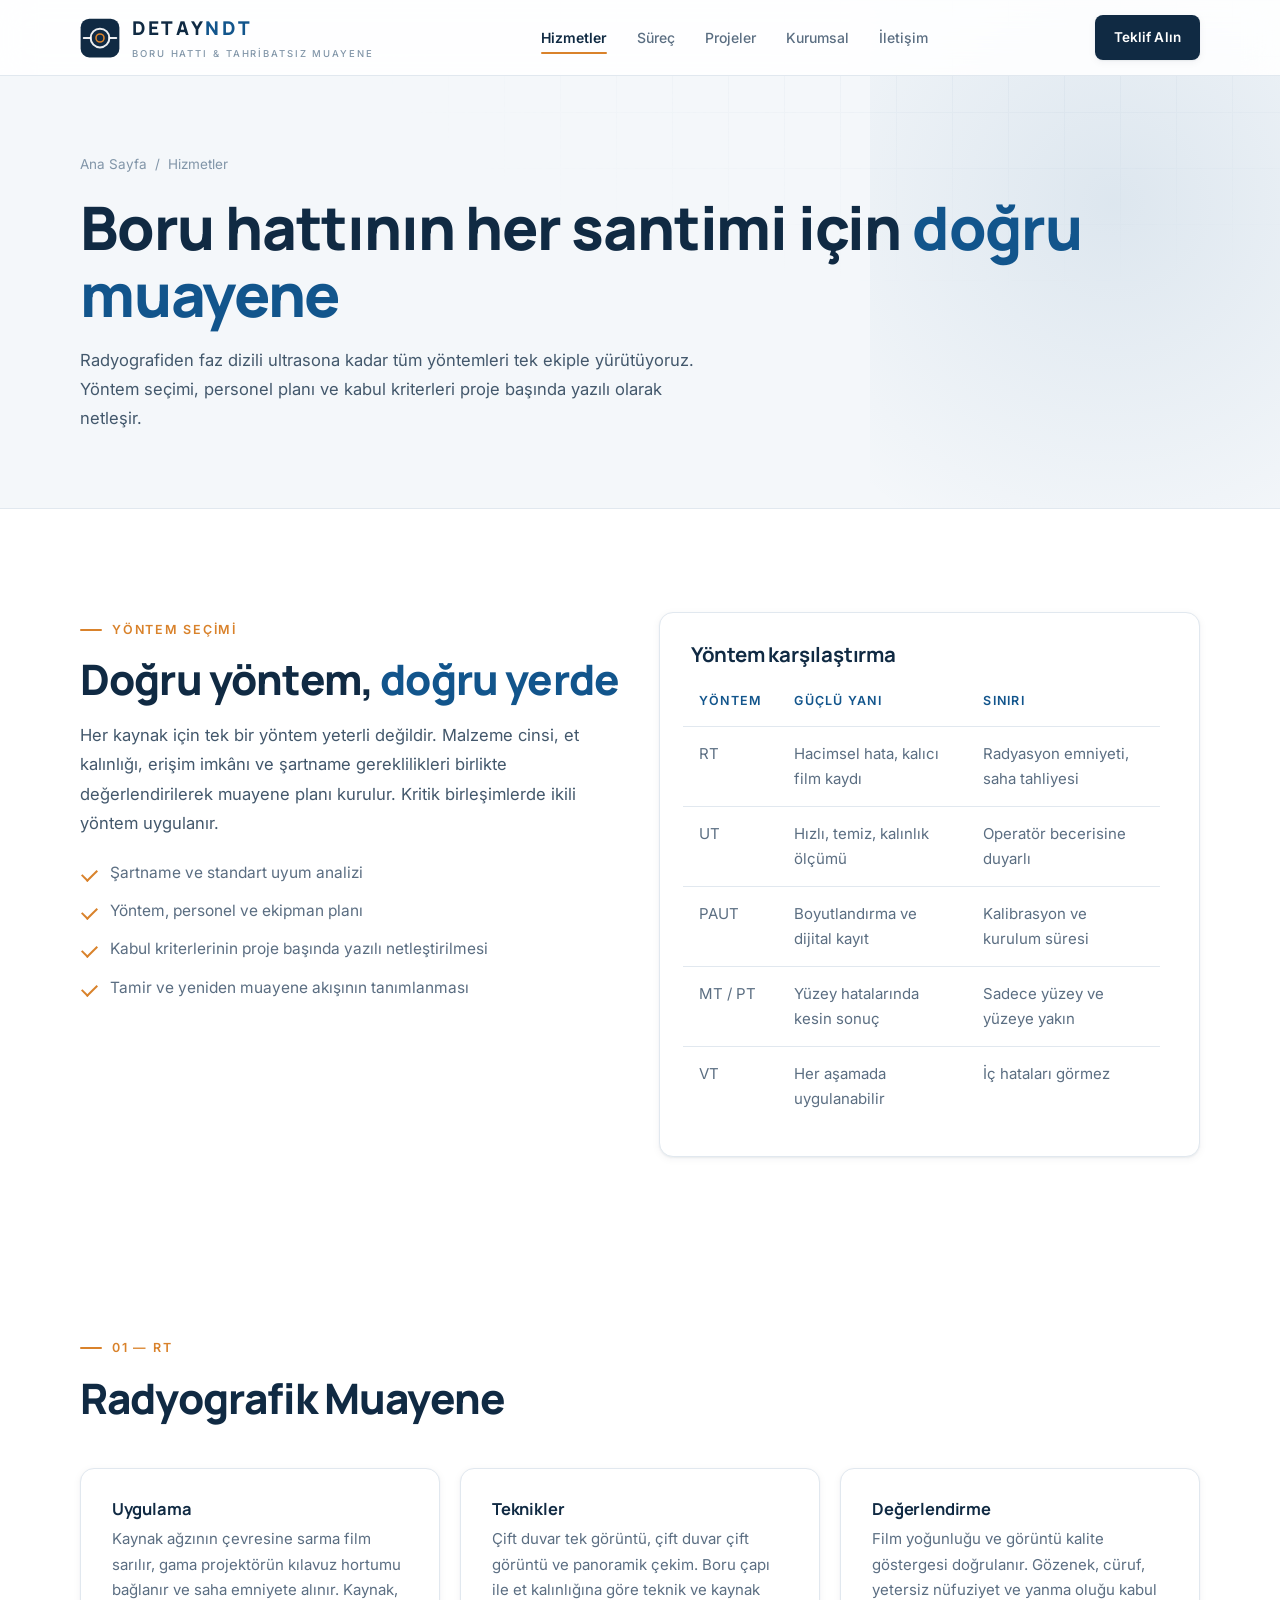
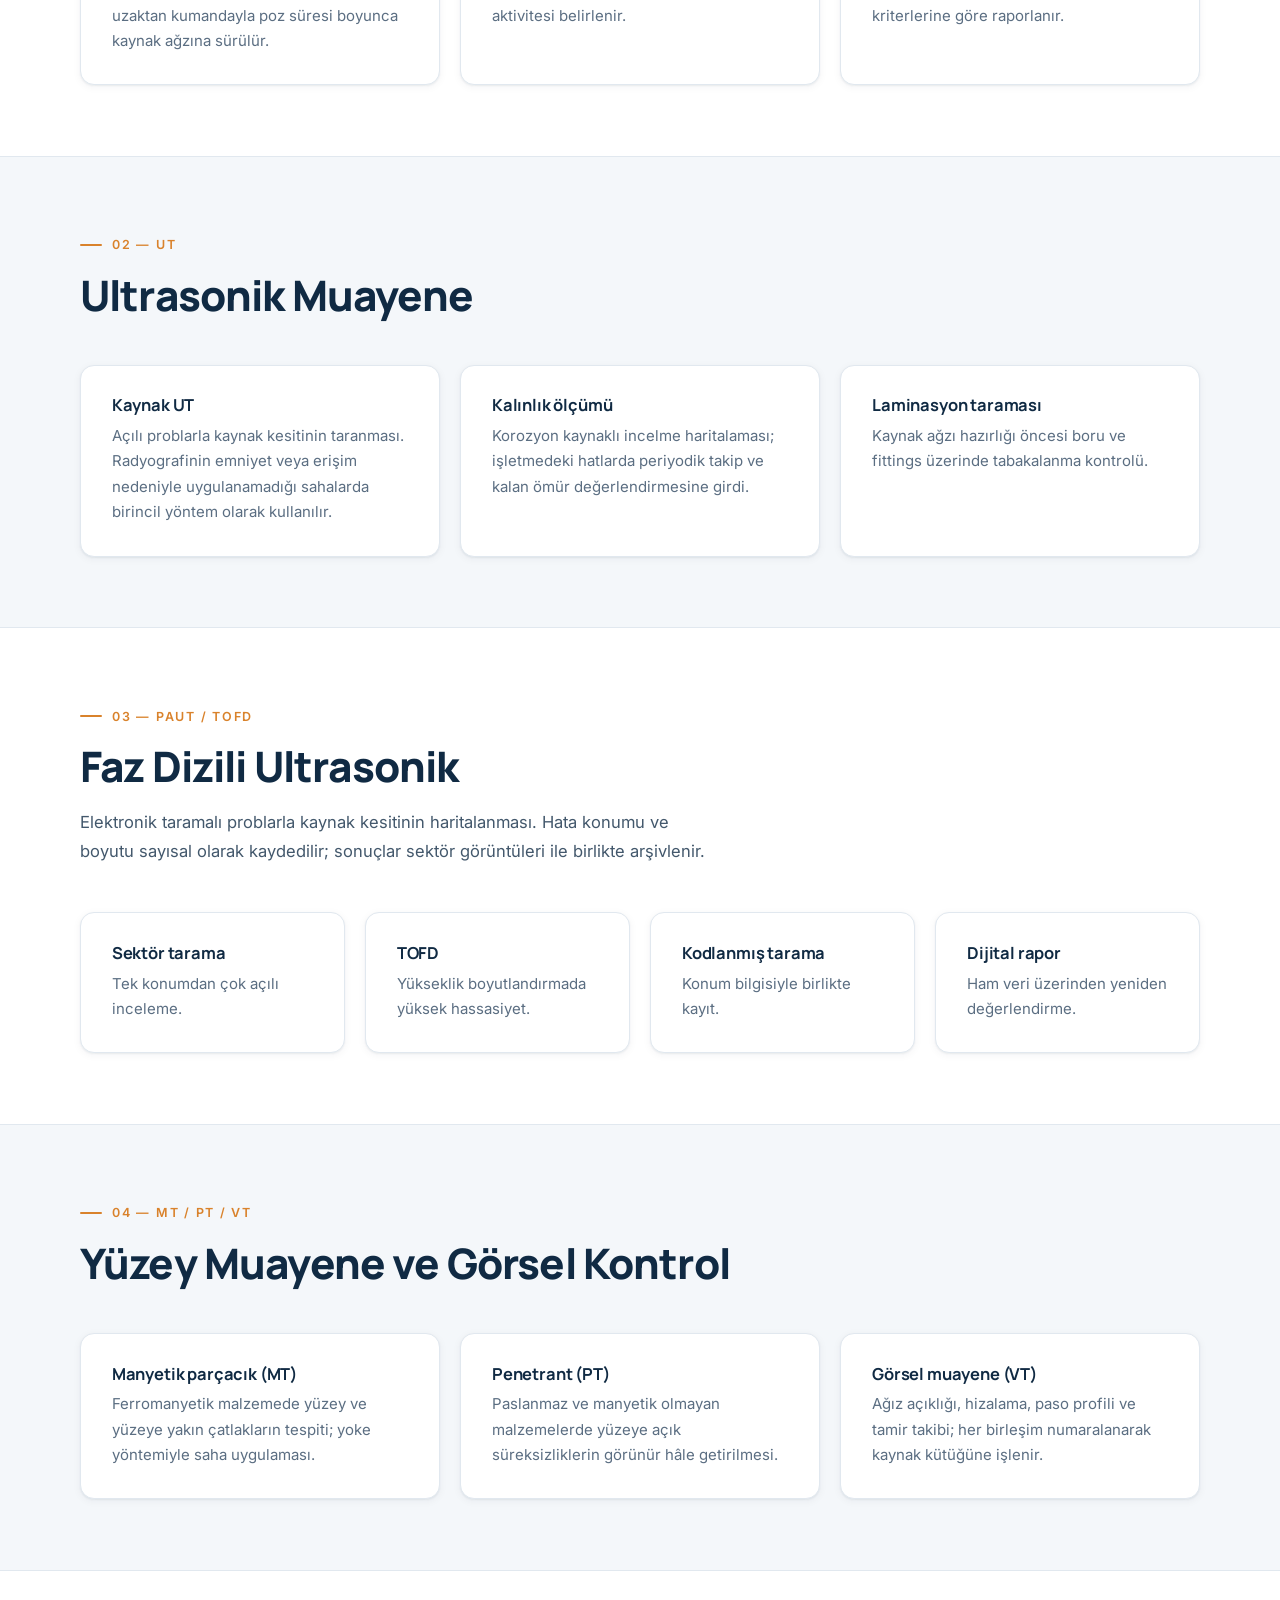
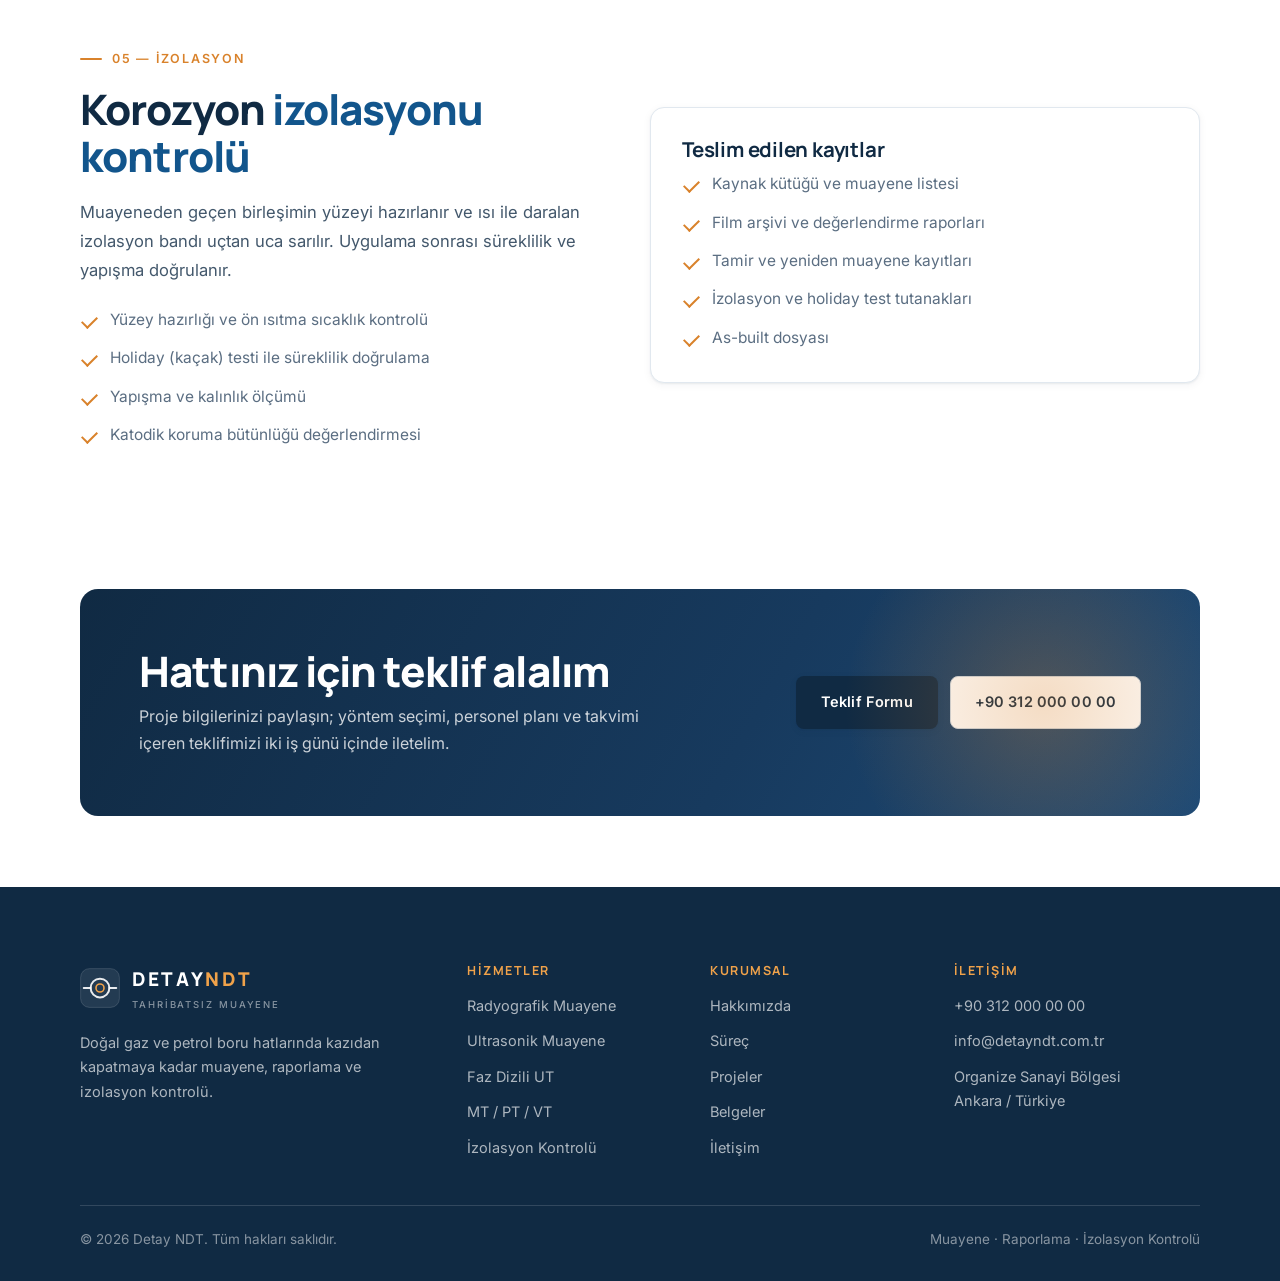
==== commit 42b0ad37: "Neon temayı bırak, kurumsal enerji firması görünümüne geç Site ve 3B anlatım katmanı, doğal gaz/alty" ====
--- a/hizmetler.html
+++ b/hizmetler.html
@@ -5,7 +5,7 @@
 <meta name="viewport" content="width=device-width, initial-scale=1">
 <title>Hizmetler — Detay NDT</title>
 <meta name="description" content="Radyografik muayene, ultrasonik muayene, faz dizili UT, yüzey muayene ve izolasyon kontrolü hizmetleri.">
-<meta name="theme-color" content="#0a121d">
+<meta name="theme-color" content="#102A43">
 <meta property="og:type" content="website">
 <meta property="og:site_name" content="Detay NDT">
 <meta property="og:title" content="Hizmetler — Detay NDT">
@@ -13,9 +13,9 @@
 <meta property="og:locale" content="tr_TR">
 <link rel="preconnect" href="https://fonts.googleapis.com">
 <link rel="preconnect" href="https://fonts.gstatic.com" crossorigin>
-<link rel="stylesheet" href="https://fonts.googleapis.com/css2?family=Rajdhani:wght@500;600;700&family=Inter:wght@300;400;500;600&display=swap">
+<link rel="stylesheet" href="https://fonts.googleapis.com/css2?family=Manrope:wght@600;700;800&family=Inter:wght@400;500;600&display=swap">
 <link rel="stylesheet" href="assets/css/detay.css">
-<link rel="icon" href="data:image/svg+xml,%3Csvg xmlns='http://www.w3.org/2000/svg' viewBox='0 0 64 64'%3E%3Crect width='64' height='64' rx='14' fill='%230a121d'/%3E%3Ccircle cx='32' cy='32' r='16' fill='none' stroke='%2339dcff' stroke-width='4'/%3E%3Cpath d='M8 32h12M44 32h12' stroke='%2339dcff' stroke-width='4' stroke-linecap='round'/%3E%3C/svg%3E">
+<link rel="icon" href="data:image/svg+xml,%3Csvg xmlns='http://www.w3.org/2000/svg' viewBox='0 0 64 64'%3E%3Crect width='64' height='64' rx='14' fill='%23102A43'/%3E%3Ccircle cx='32' cy='32' r='16' fill='none' stroke='%23ffffff' stroke-width='4'/%3E%3Ccircle cx='32' cy='32' r='6.5' fill='none' stroke='%23D9822B' stroke-width='3'/%3E%3Cpath d='M6 32h11M47 32h11' stroke='%23ffffff' stroke-width='4' stroke-linecap='round'/%3E%3C/svg%3E" type="image/svg+xml">
 </head>
 <body>
 
@@ -23,14 +23,10 @@
   <div class="wrap hdr__in">
     <a class="brand" href="index.html" aria-label="Detay NDT ana sayfa">
       <svg viewBox="0 0 64 64" aria-hidden="true">
-        <defs><linearGradient id="bg1" x1="0" y1="0" x2="1" y2="1">
-          <stop offset="0" stop-color="#39dcff"/><stop offset="1" stop-color="#0a6c8d"/>
-        </linearGradient></defs>
-        <rect x="1" y="1" width="62" height="62" rx="15" fill="#0d1422" stroke="rgba(57,220,255,.4)"/>
-        <circle cx="32" cy="32" r="15" fill="none" stroke="url(#bg1)" stroke-width="3.4"/>
-        <circle cx="32" cy="32" r="6.5" fill="none" stroke="#39dcff" stroke-width="2" opacity=".65"/>
-        <path d="M6 32h11M47 32h11" stroke="url(#bg1)" stroke-width="3.4" stroke-linecap="round"/>
-        <circle cx="32" cy="32" r="2.4" fill="#39dcff"/>
+        <rect x="1" y="1" width="62" height="62" rx="14" fill="#102A43"/>
+        <circle cx="32" cy="32" r="15" fill="none" stroke="#ffffff" stroke-width="3.2" opacity=".92"/>
+        <circle cx="32" cy="32" r="6.4" fill="none" stroke="#D9822B" stroke-width="2.6"/>
+        <path d="M6 32h11M47 32h11" stroke="#ffffff" stroke-width="3.2" stroke-linecap="round" opacity=".92"/>
       </svg>
       <span><b>DETAY<i>NDT</i></b><span>Boru Hattı &amp; Tahribatsız Muayene</span></span>
     </a>
@@ -101,7 +97,7 @@
     </div>
   </section>
 
-  <section class="sect sect--tight" id="ut">
+  <section class="sect sect--tight sect--alt" id="ut">
     <div class="wrap">
       <div class="sect__head"><p class="eyebrow rv">02 — UT</p><h2 class="rv">Ultrasonik Muayene</h2></div>
       <div class="grid grid--3">
@@ -125,7 +121,7 @@
     </div>
   </section>
 
-  <section class="sect sect--tight" id="yuzey">
+  <section class="sect sect--tight sect--alt" id="yuzey">
     <div class="wrap">
       <div class="sect__head"><p class="eyebrow rv">04 — MT / PT / VT</p><h2 class="rv">Yüzey Muayene ve Görsel Kontrol</h2></div>
       <div class="grid grid--3">
@@ -188,10 +184,10 @@
       <div>
         <a class="brand" href="index.html" style="margin-bottom:18px">
           <svg viewBox="0 0 64 64" aria-hidden="true">
-            <rect x="1" y="1" width="62" height="62" rx="15" fill="#0d1422" stroke="rgba(57,220,255,.4)"/>
-            <circle cx="32" cy="32" r="15" fill="none" stroke="#39dcff" stroke-width="3.4"/>
-            <path d="M6 32h11M47 32h11" stroke="#39dcff" stroke-width="3.4" stroke-linecap="round"/>
-            <circle cx="32" cy="32" r="2.4" fill="#39dcff"/>
+            <rect x="1" y="1" width="62" height="62" rx="14" fill="rgba(255,255,255,.08)" stroke="rgba(255,255,255,.22)"/>
+            <circle cx="32" cy="32" r="15" fill="none" stroke="#ffffff" stroke-width="3.2" opacity=".9"/>
+            <circle cx="32" cy="32" r="6.4" fill="none" stroke="#F0A24A" stroke-width="2.6"/>
+            <path d="M6 32h11M47 32h11" stroke="#ffffff" stroke-width="3.2" stroke-linecap="round" opacity=".9"/>
           </svg>
           <span><b>DETAY<i>NDT</i></b><span>Tahribatsız Muayene</span></span>
         </a>
--- a/assets/css/detay.css
+++ b/assets/css/detay.css
@@ -1,243 +1,282 @@
 /* ============================================================
    DETAY NDT — kurumsal tasarım sistemi
+   Açık, ferah, lacivert/bakır palet
    ============================================================ */
 :root{
-  --ink:#0a121d;
-  --ink-2:#0e1a28;
-  --ink-3:#132335;
-  --cyan:#00b6e6;
-  --cyan-br:#39dcff;
-  --ember:#ff7a18;
-  --text:#eaf2ff;
-  --muted:#93a6c2;
-  --dim:#6d7f99;
-  --line:rgba(255,255,255,.10);
-  --line-2:rgba(57,220,255,.24);
-  --radius:18px;
-  --wrap:1220px;
-  --hdr:72px;
-  --font-display:'Rajdhani','Segoe UI',system-ui,sans-serif;
+  --navy:#102A43;
+  --navy-2:#173A5E;
+  --brand:#12558C;
+  --brand-2:#1A6DAE;
+  --flame:#D9822B;
+  --flame-2:#F0A24A;
+  --bg:#ffffff;
+  --bg-2:#F4F7FA;
+  --bg-3:#E9EFF5;
+  --line:#E1E8EF;
+  --line-2:#CBD8E4;
+  --text:#14293D;
+  --muted:#5B6E82;
+  --dim:#8195A8;
+  --radius:14px;
+  --wrap:1200px;
+  --hdr:76px;
+  --shadow-s:0 1px 2px rgba(16,42,67,.06),0 2px 8px rgba(16,42,67,.05);
+  --shadow-m:0 10px 30px rgba(16,42,67,.09),0 2px 8px rgba(16,42,67,.05);
+  --shadow-l:0 24px 60px rgba(16,42,67,.14);
+  --font-display:'Manrope','Segoe UI',system-ui,sans-serif;
   --font-body:'Inter','Segoe UI',system-ui,-apple-system,sans-serif;
 }
 *{box-sizing:border-box}
-html{scroll-behavior:smooth}
+html{scroll-behavior:smooth;-webkit-text-size-adjust:100%}
 html,body{margin:0;padding:0}
 body{
-  background:var(--ink);
-  color:var(--text);
-  font-family:var(--font-body);
-  font-weight:300;
-  line-height:1.65;
-  -webkit-font-smoothing:antialiased;
-  overflow-x:hidden;
+  background:var(--bg);color:var(--text);
+  font-family:var(--font-body);font-size:16px;font-weight:400;line-height:1.7;
+  -webkit-font-smoothing:antialiased;overflow-x:hidden;
 }
 a{color:inherit;text-decoration:none}
 img{max-width:100%;display:block}
-::selection{background:rgba(57,220,255,.3)}
-
-.wrap{width:100%;max-width:var(--wrap);margin:0 auto;padding:0 clamp(18px,4vw,40px)}
+::selection{background:rgba(18,85,140,.16)}
+
+.wrap{width:100%;max-width:var(--wrap);margin:0 auto;padding:0 clamp(20px,4vw,40px)}
 .sr-only{position:absolute;width:1px;height:1px;overflow:hidden;clip:rect(0 0 0 0);white-space:nowrap}
 
 /* ---------- Header ---------- */
 .hdr{
-  position:fixed;top:0;left:0;right:0;z-index:60;height:var(--hdr);
-  display:flex;align-items:center;
-  background:linear-gradient(180deg,rgba(8,14,23,.92),rgba(8,14,23,.55) 70%,rgba(8,14,23,0));
-  transition:background .4s ease,backdrop-filter .4s ease,box-shadow .4s ease;
-}
-.hdr.is-stuck{
-  background:rgba(8,14,23,.95);
-  backdrop-filter:blur(16px) saturate(150%);
-  -webkit-backdrop-filter:blur(16px) saturate(150%);
-  box-shadow:0 1px 0 var(--line),0 18px 40px rgba(0,0,0,.35);
-}
+  position:fixed;top:0;left:0;right:0;z-index:60;height:var(--hdr);display:flex;align-items:center;
+  background:rgba(255,255,255,.88);
+  backdrop-filter:blur(16px) saturate(140%);-webkit-backdrop-filter:blur(16px) saturate(140%);
+  border-bottom:1px solid var(--line);
+  transition:box-shadow .3s ease,background .3s ease;
+}
+.hdr.is-stuck{background:rgba(255,255,255,.97);box-shadow:var(--shadow-s)}
 .hdr__in{display:flex;align-items:center;justify-content:space-between;gap:24px;width:100%}
 .brand{display:flex;align-items:center;gap:12px;flex:0 0 auto}
-.brand svg{width:38px;height:38px;filter:drop-shadow(0 0 10px rgba(0,182,230,.4))}
-.brand b{font-family:var(--font-display);font-weight:700;font-size:21px;letter-spacing:.22em;line-height:1}
-.brand b i{font-style:normal;color:var(--cyan-br)}
-.brand span{display:block;margin-top:5px;font-size:9.5px;letter-spacing:.34em;text-transform:uppercase;color:var(--dim)}
+.brand svg{width:40px;height:40px}
+.brand b{
+  font-family:var(--font-display);font-weight:800;font-size:19px;letter-spacing:.14em;
+  line-height:1;color:var(--navy);
+}
+.brand b i{font-style:normal;color:var(--brand)}
+.brand span{display:block;margin-top:6px;font-size:9.5px;letter-spacing:.2em;text-transform:uppercase;color:var(--dim);font-weight:500}
 .nav{display:flex;align-items:center;gap:30px}
 .nav a{
-  font-size:12px;letter-spacing:.14em;text-transform:uppercase;font-weight:500;color:var(--muted);
-  position:relative;padding:8px 0;transition:color .25s
-}
-.nav a::after{content:'';position:absolute;left:0;right:100%;bottom:2px;height:1px;background:var(--cyan-br);transition:right .3s}
-.nav a:hover,.nav a[aria-current="page"]{color:#fff}
-.nav a[aria-current="page"]::after,.nav a:hover::after{right:0}
-.hdr__cta{display:flex;align-items:center;gap:14px}
+  font-size:14px;font-weight:500;color:var(--muted);position:relative;padding:9px 0;
+  transition:color .2s;
+}
+.nav a::after{content:'';position:absolute;left:0;right:100%;bottom:4px;height:2px;background:var(--flame);border-radius:2px;transition:right .28s cubic-bezier(.4,0,.2,1)}
+.nav a:hover{color:var(--navy)}
+.nav a[aria-current="page"]{color:var(--navy);font-weight:600}
+.nav a:hover::after,.nav a[aria-current="page"]::after{right:0}
+.hdr__cta{display:flex;align-items:center;gap:12px}
+
 .btn{
   display:inline-flex;align-items:center;justify-content:center;gap:9px;
-  font-family:var(--font-display);font-weight:600;font-size:13px;letter-spacing:.16em;text-transform:uppercase;
-  padding:13px 24px;border-radius:999px;border:1px solid transparent;cursor:pointer;white-space:nowrap;
-  transition:transform .25s,box-shadow .25s,background .25s,border-color .25s,color .25s;
-}
-.btn--primary{background:var(--cyan);color:#04121a;box-shadow:0 10px 30px rgba(0,182,230,.28)}
-.btn--primary:hover{background:var(--cyan-br);transform:translateY(-2px);box-shadow:0 16px 40px rgba(0,182,230,.4)}
-.btn--ghost{border-color:var(--line-2);color:var(--cyan-br);background:rgba(0,182,230,.08)}
-.btn--ghost:hover{background:rgba(0,182,230,.18);transform:translateY(-2px)}
-.btn--sm{padding:10px 18px;font-size:12px}
-.burger{display:none;width:44px;height:44px;border:1px solid var(--line);border-radius:12px;background:rgba(255,255,255,.04);position:relative}
-.burger span{position:absolute;left:12px;right:12px;height:1.5px;background:var(--text);transition:.3s}
-.burger span:nth-child(1){top:16px}.burger span:nth-child(2){top:21px}.burger span:nth-child(3){top:26px}
-.burger[aria-expanded="true"] span:nth-child(1){transform:translateY(5px) rotate(45deg)}
+  font-family:var(--font-body);font-weight:600;font-size:14.5px;letter-spacing:.01em;
+  padding:13px 24px;border-radius:8px;border:1px solid transparent;cursor:pointer;white-space:nowrap;
+  transition:transform .2s ease,box-shadow .2s ease,background .2s ease,border-color .2s ease,color .2s ease;
+}
+.btn--primary{background:var(--navy);color:#fff;box-shadow:var(--shadow-s)}
+.btn--primary:hover{background:var(--navy-2);transform:translateY(-1px);box-shadow:var(--shadow-m)}
+.btn--ghost{border-color:var(--line-2);color:var(--navy);background:#fff}
+.btn--ghost:hover{border-color:var(--navy);background:var(--bg-2);transform:translateY(-1px)}
+.btn--flame{background:var(--flame);color:#fff}
+.btn--flame:hover{background:var(--flame-2);transform:translateY(-1px);box-shadow:var(--shadow-m)}
+.btn--sm{padding:10px 18px;font-size:13.5px}
+.btn--onDark{background:#fff;color:var(--navy)}
+.btn--onDark:hover{background:#eef3f8}
+.btn--ghostDark{border-color:rgba(255,255,255,.35);color:#fff;background:transparent}
+.btn--ghostDark:hover{background:rgba(255,255,255,.12)}
+
+.burger{display:none;width:44px;height:44px;border:1px solid var(--line-2);border-radius:10px;background:#fff;position:relative;cursor:pointer}
+.burger span{position:absolute;left:12px;right:12px;height:2px;background:var(--navy);border-radius:2px;transition:.3s}
+.burger span:nth-child(1){top:15px}.burger span:nth-child(2){top:21px}.burger span:nth-child(3){top:27px}
+.burger[aria-expanded="true"] span:nth-child(1){transform:translateY(6px) rotate(45deg)}
 .burger[aria-expanded="true"] span:nth-child(2){opacity:0}
-.burger[aria-expanded="true"] span:nth-child(3){transform:translateY(-5px) rotate(-45deg)}
-
-/* ---------- Bölüm başlıkları ---------- */
+.burger[aria-expanded="true"] span:nth-child(3){transform:translateY(-6px) rotate(-45deg)}
+
+/* ---------- Tipografi ---------- */
 .eyebrow{
   display:inline-flex;align-items:center;gap:10px;
-  font-family:var(--font-display);font-weight:600;font-size:11px;letter-spacing:.32em;text-transform:uppercase;
-  color:var(--cyan-br);margin:0 0 18px;
-}
-.eyebrow::before{content:'';width:26px;height:1px;background:var(--cyan-br);opacity:.7}
-h1,h2,h3,h4{font-family:var(--font-display);font-weight:700;line-height:1.1;margin:0 0 18px;letter-spacing:.005em}
-h1{font-size:clamp(34px,5.4vw,66px)}
-h2{font-size:clamp(28px,3.6vw,46px)}
-h3{font-size:clamp(19px,1.7vw,24px);margin-bottom:12px}
-h4{font-size:16px;margin-bottom:10px}
-h1 em,h2 em,h3 em{font-style:normal;color:var(--cyan-br)}
-p{margin:0 0 16px;color:#c3d2e6}
-.lead{font-size:clamp(16px,1.35vw,18.5px);line-height:1.75;color:#cddbec;max-width:62ch}
+  font-size:12.5px;font-weight:600;letter-spacing:.14em;text-transform:uppercase;
+  color:var(--flame);margin:0 0 16px;
+}
+.eyebrow::before{content:'';width:22px;height:2px;background:var(--flame);border-radius:2px}
+h1,h2,h3,h4{font-family:var(--font-display);font-weight:800;line-height:1.12;margin:0 0 18px;color:var(--navy);letter-spacing:-.02em}
+h1{font-size:clamp(34px,5vw,60px)}
+h2{font-size:clamp(27px,3.3vw,42px)}
+h3{font-size:clamp(18px,1.6vw,22px);font-weight:700;margin-bottom:10px;letter-spacing:-.01em}
+h4{font-size:16.5px;font-weight:700;margin-bottom:8px;letter-spacing:-.01em}
+h1 em,h2 em,h3 em{font-style:normal;color:var(--brand)}
+p{margin:0 0 16px;color:var(--muted)}
+.lead{font-size:clamp(16.5px,1.3vw,18.5px);line-height:1.75;color:#43586c;max-width:64ch}
 .muted{color:var(--muted)}
 section{position:relative}
-.sect{padding:clamp(70px,9vw,130px) 0}
-.sect--tight{padding:clamp(48px,6vw,80px) 0}
-.sect__head{max-width:760px;margin-bottom:clamp(36px,4vw,60px)}
-.rule{height:1px;background:linear-gradient(90deg,var(--line-2),transparent);margin:0}
-
-/* ---------- Kartlar / grid ---------- */
-.grid{display:grid;gap:clamp(16px,1.6vw,22px)}
+.sect{padding:clamp(64px,8vw,112px) 0}
+.sect--tight{padding:clamp(44px,5.5vw,76px) 0}
+.sect--alt{background:var(--bg-2);border-top:1px solid var(--line);border-bottom:1px solid var(--line)}
+.sect__head{max-width:740px;margin-bottom:clamp(32px,3.6vw,54px)}
+.rule{height:1px;background:var(--line);border:0;margin:0}
+
+/* ---------- Kartlar ---------- */
+.grid{display:grid;gap:clamp(16px,1.6vw,24px)}
 .grid--2{grid-template-columns:repeat(2,1fr)}
 .grid--3{grid-template-columns:repeat(3,1fr)}
 .grid--4{grid-template-columns:repeat(4,1fr)}
 .card{
-  position:relative;padding:clamp(24px,2.4vw,34px);border-radius:var(--radius);
-  background:linear-gradient(160deg,rgba(23,38,57,.85),rgba(12,21,33,.85));
-  border:1px solid var(--line);overflow:hidden;
-  transition:transform .35s cubic-bezier(.4,0,.2,1),border-color .35s,box-shadow .35s;
-}
-.card::after{
-  content:'';position:absolute;inset:0;pointer-events:none;border-radius:var(--radius);
-  background:radial-gradient(120% 80% at 0% 0%,rgba(57,220,255,.13),transparent 55%);
-  opacity:0;transition:opacity .35s;
-}
-.card:hover{transform:translateY(-5px);border-color:var(--line-2);box-shadow:0 26px 60px rgba(2,8,16,.5)}
-.card:hover::after{opacity:1}
+  position:relative;padding:clamp(24px,2.4vw,32px);border-radius:var(--radius);
+  background:#fff;border:1px solid var(--line);box-shadow:var(--shadow-s);
+  transition:transform .28s cubic-bezier(.4,0,.2,1),box-shadow .28s,border-color .28s;
+}
+.card:hover{transform:translateY(-3px);box-shadow:var(--shadow-m);border-color:var(--line-2)}
 .card__ico{
-  width:48px;height:48px;border-radius:14px;display:grid;place-items:center;margin-bottom:18px;
-  background:rgba(0,182,230,.12);border:1px solid var(--line-2);color:var(--cyan-br);
-}
-.card__ico svg{width:24px;height:24px;stroke:currentColor;fill:none;stroke-width:1.6}
-.card p{margin:0;font-size:14.5px;color:#b8c8dd}
+  width:48px;height:48px;border-radius:12px;display:grid;place-items:center;margin-bottom:18px;
+  background:var(--bg-3);color:var(--brand);
+}
+.card__ico svg{width:24px;height:24px;stroke:currentColor;fill:none;stroke-width:1.7;stroke-linecap:round;stroke-linejoin:round}
+.card p{margin:0;font-size:15px}
 .card__num{
-  font-family:var(--font-display);font-size:13px;letter-spacing:.24em;color:var(--cyan-br);
-  display:block;margin-bottom:10px;font-weight:600;
-}
-.tags{display:flex;flex-wrap:wrap;gap:8px;margin-top:18px}
+  display:block;margin-bottom:10px;font-size:12.5px;font-weight:600;letter-spacing:.1em;
+  text-transform:uppercase;color:var(--flame);
+}
+.tags{display:flex;flex-wrap:wrap;gap:7px;margin-top:18px}
 .tags i{
-  font-style:normal;font-size:10.5px;letter-spacing:.12em;text-transform:uppercase;font-weight:500;
-  padding:6px 11px;border-radius:999px;border:1px solid var(--line);color:var(--muted);background:rgba(255,255,255,.03);
-}
+  font-style:normal;font-size:12px;font-weight:500;color:var(--muted);
+  padding:5px 11px;border-radius:6px;background:var(--bg-2);border:1px solid var(--line);
+}
+
+/* koyu bant */
+.band{background:var(--navy);color:#fff}
+.band h2,.band h3,.band h4{color:#fff}
+.band h1 em,.band h2 em,.band h3 em{color:#8FC0E4}
+.band p,.band .lead{color:rgba(255,255,255,.76)}
+.band .eyebrow{color:var(--flame-2)}
+.band .eyebrow::before{background:var(--flame-2)}
+.band .card{background:rgba(255,255,255,.06);border-color:rgba(255,255,255,.12);box-shadow:none}
+.band .card:hover{background:rgba(255,255,255,.1);border-color:rgba(255,255,255,.2)}
+.band .card p{color:rgba(255,255,255,.72)}
+.band .tags i{background:rgba(255,255,255,.08);border-color:rgba(255,255,255,.14);color:rgba(255,255,255,.8)}
+.band .tbl th{color:var(--flame-2)}
+.band .tbl td{color:rgba(255,255,255,.78)}
+.band .tbl th,.band .tbl td{border-color:rgba(255,255,255,.12)}
+.band .ticks li{color:rgba(255,255,255,.8)}
+.band .ticks li::before{border-color:var(--flame-2)}
 
 /* ---------- Rakamlar ---------- */
-.stats{display:grid;grid-template-columns:repeat(4,1fr);gap:clamp(14px,1.5vw,20px)}
-.stat{padding:26px;border-radius:16px;border:1px solid var(--line);background:rgba(255,255,255,.025)}
-.stat b{display:block;font-family:var(--font-display);font-size:clamp(30px,3.6vw,46px);line-height:1;color:#fff}
-.stat b i{font-style:normal;color:var(--cyan-br)}
-.stat span{display:block;margin-top:10px;font-size:11.5px;letter-spacing:.16em;text-transform:uppercase;color:var(--muted)}
+.stats{display:grid;grid-template-columns:repeat(4,1fr);gap:clamp(14px,1.6vw,22px)}
+.stat{padding:26px 24px;border-radius:var(--radius);background:#fff;border:1px solid var(--line);box-shadow:var(--shadow-s)}
+.stat b{display:block;font-family:var(--font-display);font-weight:800;font-size:clamp(30px,3.4vw,42px);line-height:1;color:var(--navy);letter-spacing:-.03em}
+.stat b i{font-style:normal}
+.stat span{display:block;margin-top:10px;font-size:13px;color:var(--muted);font-weight:500}
+.band .stat{background:rgba(255,255,255,.06);border-color:rgba(255,255,255,.12);box-shadow:none}
+.band .stat b{color:#fff}
+.band .stat span{color:rgba(255,255,255,.7)}
 
 /* ---------- Süreç adımları ---------- */
-.steps{display:grid;gap:0;counter-reset:st}
+.steps{display:grid;gap:0}
 .step{
-  display:grid;grid-template-columns:104px 1fr;gap:clamp(18px,3vw,44px);
-  padding:clamp(24px,3vw,38px) 0;border-top:1px solid var(--line);
+  display:grid;grid-template-columns:96px 1fr;gap:clamp(18px,3vw,40px);
+  padding:clamp(24px,3vw,36px) 0;border-top:1px solid var(--line);
 }
 .step:last-child{border-bottom:1px solid var(--line)}
-.step__n{font-family:var(--font-display);font-weight:700;font-size:clamp(28px,3.4vw,42px);color:rgba(57,220,255,.55);line-height:1}
-.step h3{margin-bottom:10px}
-.step p{margin:0;max-width:70ch}
+.step__n{
+  font-family:var(--font-display);font-weight:800;font-size:clamp(26px,3vw,36px);
+  color:var(--bg-3);line-height:1;letter-spacing:-.03em;
+}
+.step:hover .step__n{color:var(--flame);transition:color .3s}
+.step h3{margin-bottom:8px}
+.step p{margin:0;max-width:72ch}
 
 /* ---------- Tablo ---------- */
-.tbl{width:100%;border-collapse:collapse;font-size:14.5px}
-.tbl th,.tbl td{padding:15px 16px;text-align:left;border-bottom:1px solid var(--line);vertical-align:top}
-.tbl th{font-family:var(--font-display);font-size:12px;letter-spacing:.16em;text-transform:uppercase;color:var(--cyan-br);font-weight:600}
-.tbl td{color:#bdcbdf}
-.tbl tr:hover td{background:rgba(255,255,255,.02)}
+.tbl{width:100%;border-collapse:collapse;font-size:15px}
+.tbl th,.tbl td{padding:14px 16px;text-align:left;border-bottom:1px solid var(--line);vertical-align:top}
+.tbl th{font-size:12.5px;letter-spacing:.1em;text-transform:uppercase;color:var(--brand);font-weight:600}
+.tbl td{color:var(--muted)}
+.tbl tr:last-child td{border-bottom:0}
+.tbl tr:hover td{background:var(--bg-2)}
+.card .tbl{margin:0 -8px}
 
 /* ---------- Liste ---------- */
 .ticks{list-style:none;padding:0;margin:0;display:grid;gap:12px}
-.ticks li{position:relative;padding-left:30px;color:#bdcbdf;font-size:14.8px}
+.ticks li{position:relative;padding-left:30px;color:var(--muted);font-size:15.5px}
 .ticks li::before{
-  content:'';position:absolute;left:0;top:8px;width:14px;height:8px;
-  border-left:2px solid var(--cyan-br);border-bottom:2px solid var(--cyan-br);transform:rotate(-45deg);
+  content:'';position:absolute;left:2px;top:9px;width:13px;height:7px;
+  border-left:2px solid var(--flame);border-bottom:2px solid var(--flame);transform:rotate(-45deg);
 }
 
 /* ---------- CTA ---------- */
 .cta{
-  position:relative;overflow:hidden;border-radius:26px;padding:clamp(38px,5vw,70px);
-  background:linear-gradient(135deg,rgba(0,110,150,.35),rgba(12,21,33,.9) 55%);
-  border:1px solid var(--line-2);
-}
-.cta::before{
-  content:'';position:absolute;right:-10%;top:-60%;width:60%;height:220%;
-  background:radial-gradient(circle,rgba(57,220,255,.18),transparent 60%);
-}
-.cta__in{position:relative;display:flex;align-items:center;justify-content:space-between;gap:34px;flex-wrap:wrap}
-.cta h2{margin-bottom:10px}
-.cta p{margin:0;max-width:52ch}
+  position:relative;overflow:hidden;border-radius:18px;padding:clamp(34px,4.6vw,62px);
+  background:linear-gradient(120deg,var(--navy) 0%,var(--navy-2) 60%,#1d4a76 100%);
+  color:#fff;
+}
+.cta::after{
+  content:'';position:absolute;right:-8%;top:-40%;width:44%;height:180%;
+  background:radial-gradient(circle,rgba(217,130,43,.28),transparent 62%);
+}
+.cta__in{position:relative;display:flex;align-items:center;justify-content:space-between;gap:32px;flex-wrap:wrap}
+.cta h2{margin-bottom:8px;color:#fff}
+.cta p{margin:0;max-width:52ch;color:rgba(255,255,255,.78)}
 .cta__act{display:flex;gap:12px;flex-wrap:wrap}
 
 /* ---------- Footer ---------- */
-.ftr{border-top:1px solid var(--line);background:#070d16;padding:clamp(50px,6vw,80px) 0 34px}
-.ftr__grid{display:grid;grid-template-columns:1.6fr 1fr 1fr 1.2fr;gap:clamp(24px,3vw,46px)}
-.ftr h4{font-size:12px;letter-spacing:.2em;text-transform:uppercase;color:var(--cyan-br);margin-bottom:16px}
-.ftr ul{list-style:none;padding:0;margin:0;display:grid;gap:10px}
-.ftr li{font-size:14px;color:var(--muted)}
-.ftr a{color:var(--muted);font-size:14px;transition:color .25s}
+.ftr{background:var(--navy);color:#fff;padding:clamp(52px,6vw,78px) 0 30px}
+.ftr__grid{display:grid;grid-template-columns:1.7fr 1fr 1fr 1.2fr;gap:clamp(24px,3vw,48px)}
+.ftr h4{font-size:12.5px;letter-spacing:.12em;text-transform:uppercase;color:var(--flame-2);margin-bottom:16px}
+.ftr ul{list-style:none;padding:0;margin:0;display:grid;gap:11px}
+.ftr li{font-size:14.5px;color:rgba(255,255,255,.66)}
+.ftr a{color:rgba(255,255,255,.66);font-size:14.5px;transition:color .2s}
 .ftr a:hover{color:#fff}
-.ftr p{font-size:14px;color:var(--muted);max-width:40ch}
+.ftr p{font-size:14.5px;color:rgba(255,255,255,.66);max-width:40ch}
+.ftr .brand b{color:#fff}
+.ftr .brand b i{color:var(--flame-2)}
+.ftr .brand span{color:rgba(255,255,255,.5)}
 .ftr__bot{
-  margin-top:42px;padding-top:22px;border-top:1px solid var(--line);
-  display:flex;justify-content:space-between;gap:16px;flex-wrap:wrap;
-  font-size:12.5px;color:var(--dim);
-}
-
-/* ---------- Sayfa başlığı (alt sayfalar) ---------- */
-.phero{padding:calc(var(--hdr) + clamp(56px,7vw,110px)) 0 clamp(40px,5vw,70px);position:relative;overflow:hidden}
+  margin-top:44px;padding-top:22px;border-top:1px solid rgba(255,255,255,.14);
+  display:flex;justify-content:space-between;gap:16px;flex-wrap:wrap;font-size:13.5px;color:rgba(255,255,255,.5);
+}
+
+/* ---------- Sayfa başlığı ---------- */
+.phero{
+  padding:calc(var(--hdr) + clamp(52px,6vw,96px)) 0 clamp(38px,4.6vw,66px);
+  position:relative;overflow:hidden;background:var(--bg-2);border-bottom:1px solid var(--line);
+}
 .phero::before{
-  content:'';position:absolute;inset:0;
-  background:
-    radial-gradient(90% 120% at 82% -10%,rgba(0,182,230,.18),transparent 60%),
-    linear-gradient(180deg,#0d1a29,var(--ink));
+  content:'';position:absolute;inset:0;opacity:.6;
+  background-image:linear-gradient(var(--line) 1px,transparent 1px),linear-gradient(90deg,var(--line) 1px,transparent 1px);
+  background-size:56px 56px;
+  mask-image:radial-gradient(70% 80% at 78% 0%,#000,transparent 72%);
+  -webkit-mask-image:radial-gradient(70% 80% at 78% 0%,#000,transparent 72%);
 }
 .phero::after{
-  content:'';position:absolute;inset:0;opacity:.5;
-  background-image:linear-gradient(var(--line) 1px,transparent 1px),linear-gradient(90deg,var(--line) 1px,transparent 1px);
-  background-size:64px 64px;
-  mask-image:radial-gradient(80% 70% at 70% 0%,#000,transparent 70%);
-  -webkit-mask-image:radial-gradient(80% 70% at 70% 0%,#000,transparent 70%);
+  content:'';position:absolute;right:-6%;top:-70%;width:38%;height:220%;
+  background:radial-gradient(circle,rgba(18,85,140,.10),transparent 62%);
 }
 .phero .wrap{position:relative}
-.crumbs{font-size:12px;letter-spacing:.16em;text-transform:uppercase;color:var(--dim);margin-bottom:20px}
-.crumbs a:hover{color:var(--cyan-br)}
+.crumbs{font-size:13.5px;color:var(--dim);margin-bottom:18px}
+.crumbs a:hover{color:var(--brand)}
 
 /* ---------- Form ---------- */
 .form{display:grid;gap:16px}
-.field{display:grid;gap:8px}
-.field label{font-size:11.5px;letter-spacing:.16em;text-transform:uppercase;color:var(--muted)}
+.field{display:grid;gap:7px}
+.field label{font-size:13.5px;font-weight:500;color:var(--navy)}
 .field input,.field select,.field textarea{
-  width:100%;padding:14px 16px;border-radius:12px;color:var(--text);font:inherit;font-size:15px;
-  background:rgba(255,255,255,.04);border:1px solid var(--line);transition:border-color .25s,background .25s;
-}
-.field textarea{min-height:130px;resize:vertical}
-.field input:focus,.field select:focus,.field textarea:focus{outline:none;border-color:var(--cyan);background:rgba(0,182,230,.07)}
-.field select{appearance:none;background-image:linear-gradient(45deg,transparent 50%,var(--muted) 50%),linear-gradient(135deg,var(--muted) 50%,transparent 50%);
-  background-position:calc(100% - 20px) 50%,calc(100% - 14px) 50%;background-size:6px 6px;background-repeat:no-repeat}
-.form__note{font-size:12.5px;color:var(--dim)}
+  width:100%;padding:13px 15px;border-radius:9px;color:var(--text);font:inherit;font-size:15.5px;
+  background:#fff;border:1px solid var(--line-2);transition:border-color .2s,box-shadow .2s;
+}
+.field textarea{min-height:132px;resize:vertical}
+.field input::placeholder,.field textarea::placeholder{color:var(--dim)}
+.field input:focus,.field select:focus,.field textarea:focus{
+  outline:none;border-color:var(--brand);box-shadow:0 0 0 3px rgba(18,85,140,.12);
+}
+.field select{appearance:none;
+  background-image:linear-gradient(45deg,transparent 50%,var(--muted) 50%),linear-gradient(135deg,var(--muted) 50%,transparent 50%);
+  background-position:calc(100% - 20px) 52%,calc(100% - 14px) 52%;background-size:6px 6px;background-repeat:no-repeat}
+.form__note{font-size:13.5px;color:var(--dim)}
+#formOk{background:#F0F7F1;border-color:#C9E3CE;color:#24603a}
 
 /* ---------- Görünüm animasyonu ---------- */
-.rv{opacity:0;transform:translateY(26px);transition:opacity .8s cubic-bezier(.2,.7,.2,1),transform .8s cubic-bezier(.2,.7,.2,1)}
+.rv{opacity:0;transform:translateY(20px);transition:opacity .7s cubic-bezier(.2,.7,.2,1),transform .7s cubic-bezier(.2,.7,.2,1)}
 .rv.is-in{opacity:1;transform:none}
 
 /* ---------- Responsive ---------- */
@@ -247,26 +286,29 @@
   .stats{grid-template-columns:repeat(2,1fr)}
   .ftr__grid{grid-template-columns:1fr 1fr}
 }
-@media (max-width:820px){
+@media (max-width:860px){
   .nav{
     position:fixed;inset:var(--hdr) 0 auto 0;flex-direction:column;align-items:stretch;gap:0;
-    background:rgba(8,14,23,.98);backdrop-filter:blur(18px);border-bottom:1px solid var(--line);
-    padding:10px 20px 22px;transform:translateY(-12px);opacity:0;pointer-events:none;transition:.3s;
+    background:#fff;border-bottom:1px solid var(--line);box-shadow:var(--shadow-m);
+    padding:6px 20px 20px;transform:translateY(-10px);opacity:0;pointer-events:none;transition:.28s;
   }
   .nav.is-open{transform:none;opacity:1;pointer-events:auto}
-  .nav a{padding:14px 0;font-size:14px;border-bottom:1px solid var(--line)}
+  .nav a{padding:15px 0;font-size:16px;border-bottom:1px solid var(--line)}
+  .nav a::after{display:none}
   .burger{display:block}
   .hdr__cta .btn{display:none}
   .brand span{display:none}
   .grid--2,.grid--3{grid-template-columns:1fr}
-  .step{grid-template-columns:1fr;gap:8px}
-  .step__n{font-size:26px}
+  .step{grid-template-columns:1fr;gap:6px}
+  .step__n{font-size:24px;color:var(--flame)}
   .ftr__grid{grid-template-columns:1fr}
   .cta__in{flex-direction:column;align-items:flex-start}
 }
 @media (max-width:520px){
   .grid--4{grid-template-columns:1fr}
   .stats{grid-template-columns:1fr 1fr}
+  .tbl{font-size:14px}
+  .tbl th,.tbl td{padding:12px 10px}
 }
 @media (prefers-reduced-motion:reduce){
   html{scroll-behavior:auto}
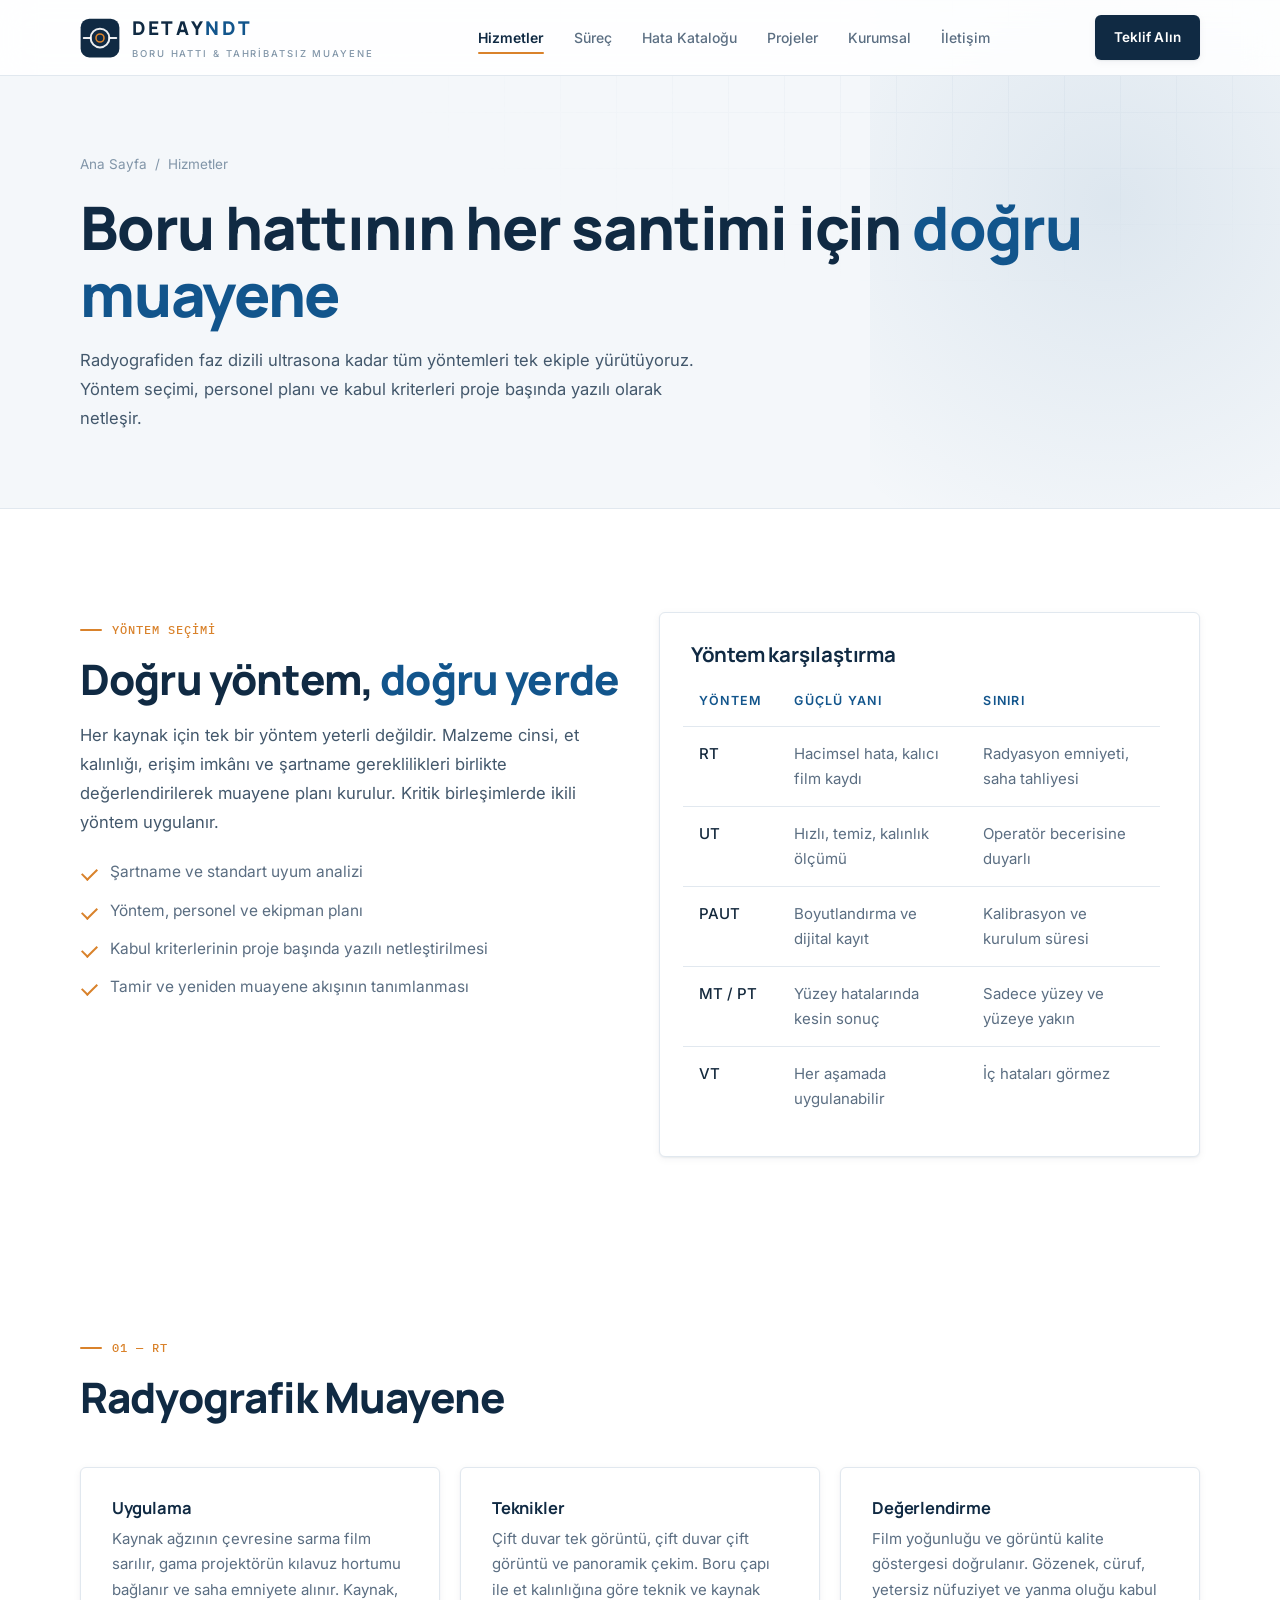
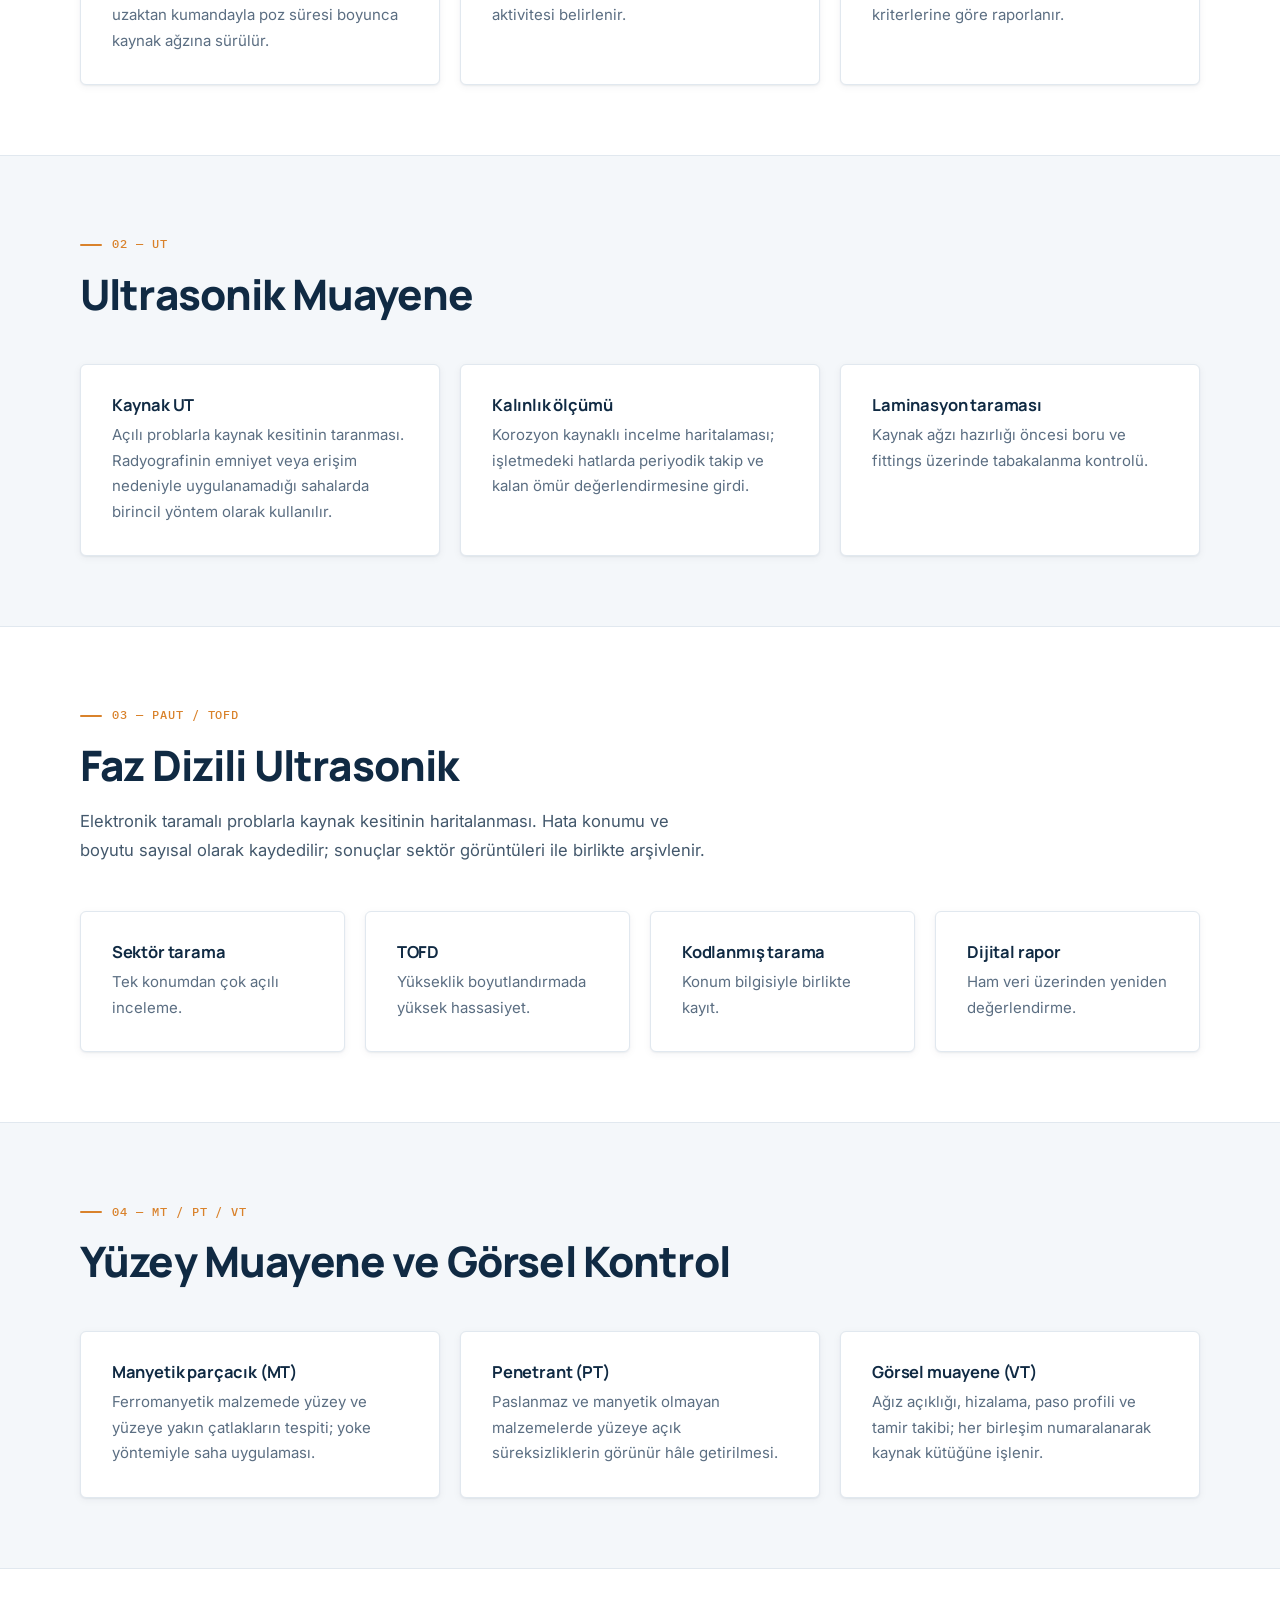
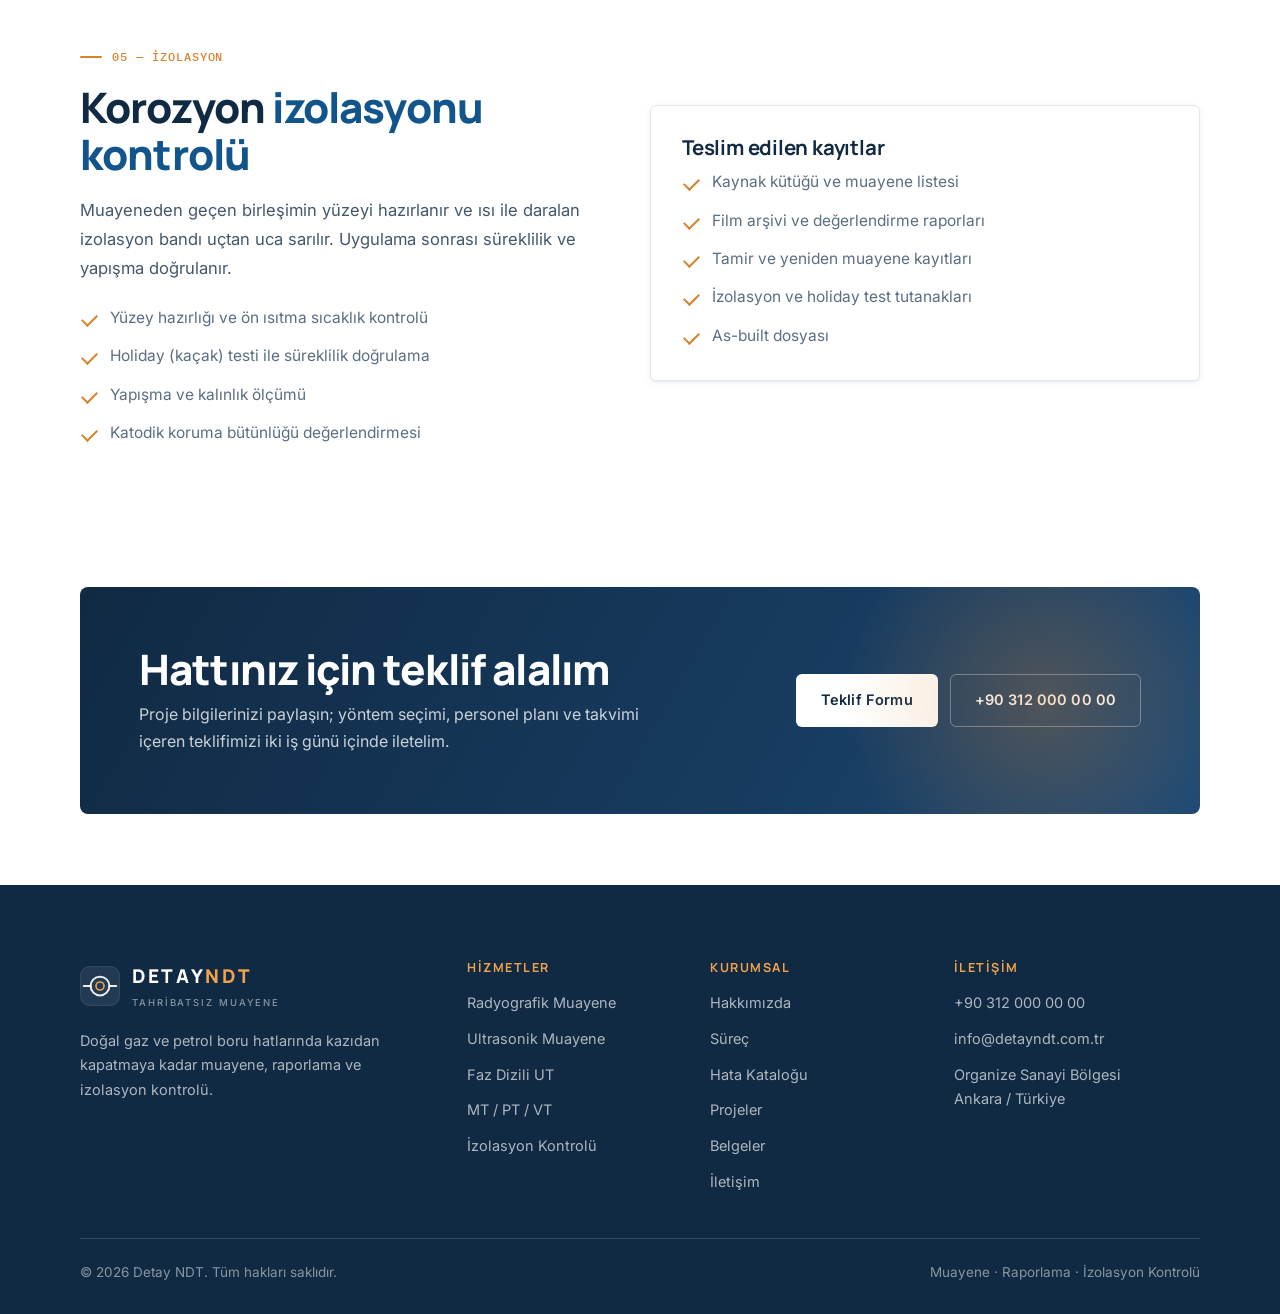
==== commit c197a77c: "Teknik çizim diline geç ve hata kataloğunu ekle Site, kart yığını yerine mühendislik dokümanı diline" ====
--- a/hizmetler.html
+++ b/hizmetler.html
@@ -13,7 +13,7 @@
 <meta property="og:locale" content="tr_TR">
 <link rel="preconnect" href="https://fonts.googleapis.com">
 <link rel="preconnect" href="https://fonts.gstatic.com" crossorigin>
-<link rel="stylesheet" href="https://fonts.googleapis.com/css2?family=Manrope:wght@600;700;800&family=Inter:wght@400;500;600&display=swap">
+<link rel="stylesheet" href="https://fonts.googleapis.com/css2?family=Manrope:wght@600;700;800&family=Inter:wght@400;500;600&family=IBM+Plex+Mono:wght@400;500&display=swap">
 <link rel="stylesheet" href="assets/css/detay.css">
 <link rel="icon" href="data:image/svg+xml,%3Csvg xmlns='http://www.w3.org/2000/svg' viewBox='0 0 64 64'%3E%3Crect width='64' height='64' rx='14' fill='%23102A43'/%3E%3Ccircle cx='32' cy='32' r='16' fill='none' stroke='%23ffffff' stroke-width='4'/%3E%3Ccircle cx='32' cy='32' r='6.5' fill='none' stroke='%23D9822B' stroke-width='3'/%3E%3Cpath d='M6 32h11M47 32h11' stroke='%23ffffff' stroke-width='4' stroke-linecap='round'/%3E%3C/svg%3E" type="image/svg+xml">
 </head>
@@ -33,6 +33,7 @@
     <nav class="nav" id="nav" aria-label="Ana menü">
       <a href="hizmetler.html" aria-current="page">Hizmetler</a>
       <a href="surec.html">Süreç</a>
+      <a href="hata-katalogu.html">Hata Kataloğu</a>
       <a href="projeler.html">Projeler</a>
       <a href="kurumsal.html">Kurumsal</a>
       <a href="iletisim.html">İletişim</a>
@@ -169,8 +170,8 @@
           <p>Proje bilgilerinizi paylaşın; yöntem seçimi, personel planı ve takvimi içeren teklifimizi iki iş günü içinde iletelim.</p>
         </div>
         <div class="cta__act">
-          <a class="btn btn--primary" href="iletisim.html#teklif">Teklif Formu</a>
-          <a class="btn btn--ghost" href="tel:+903120000000">+90 312 000 00 00</a>
+          <a class="btn btn--onDark" href="iletisim.html#teklif">Teklif Formu</a>
+          <a class="btn btn--ghostDark" href="tel:+903120000000">+90 312 000 00 00</a>
         </div>
       </div>
     </div>
@@ -208,6 +209,7 @@
         <ul>
           <li><a href="kurumsal.html">Hakkımızda</a></li>
           <li><a href="surec.html">Süreç</a></li>
+              <li><a href="hata-katalogu.html">Hata Kataloğu</a></li>
           <li><a href="projeler.html">Projeler</a></li>
           <li><a href="kurumsal.html#belgeler">Belgeler</a></li>
           <li><a href="iletisim.html">İletişim</a></li>
--- a/assets/css/detay.css
+++ b/assets/css/detay.css
@@ -314,3 +314,112 @@
   html{scroll-behavior:auto}
   .rv{opacity:1;transform:none;transition:none}
 }
+
+/* ============================================================
+   TEKNİK ÇİZİM KATMANI
+   ============================================================ */
+:root{
+  --font-mono:'IBM Plex Mono',ui-monospace,SFMono-Regular,Menlo,monospace;
+  --paper:#FAFCFE;
+  --ink-line:#1E3A56;
+  --mat:#E6EDF4;
+  --mat-2:#D3DFEA;
+}
+/* daha teknik, keskin bileşenler */
+.card{border-radius:6px}
+.card__ico{border-radius:6px}
+.tags i{border-radius:4px}
+.stat{border-radius:6px}
+.cta{border-radius:8px}
+.btn{border-radius:6px}
+.field input,.field select,.field textarea{border-radius:6px}
+
+/* mono etiketler */
+.spec{
+  font-family:var(--font-mono);font-size:12px;font-weight:400;letter-spacing:.02em;
+  color:var(--dim);text-transform:uppercase;display:block;
+}
+.card .spec{margin-bottom:12px;padding-bottom:10px;border-bottom:1px solid var(--line)}
+.band .spec{color:rgba(255,255,255,.5)}
+.band .card .spec{border-color:rgba(255,255,255,.14)}
+.sect__no{
+  font-family:var(--font-mono);font-size:12.5px;color:var(--flame);
+  letter-spacing:.04em;display:inline-block;margin-right:12px;
+}
+.eyebrow{font-family:var(--font-mono);letter-spacing:.08em;font-weight:500;font-size:12px}
+.stat b{font-variant-numeric:tabular-nums}
+.tbl td:first-child{color:var(--text);font-weight:500}
+.tbl .mono{font-family:var(--font-mono);font-size:13.5px;color:var(--navy)}
+
+/* kâğıt zemin + milimetrik grid */
+.paper{
+  background-color:var(--paper);
+  background-image:linear-gradient(rgba(30,58,86,.07) 1px,transparent 1px),
+                   linear-gradient(90deg,rgba(30,58,86,.07) 1px,transparent 1px);
+  background-size:24px 24px;
+}
+.sect--paper{border-top:1px solid var(--line);border-bottom:1px solid var(--line)}
+
+/* çizim bloğu */
+.figure{
+  position:relative;border:1px solid var(--line-2);border-radius:4px;overflow:hidden;
+  background-color:var(--paper);
+  background-image:linear-gradient(rgba(30,58,86,.06) 1px,transparent 1px),
+                   linear-gradient(90deg,rgba(30,58,86,.06) 1px,transparent 1px);
+  background-size:22px 22px;
+}
+.figure svg{display:block;width:100%;height:auto}
+.figure figcaption{
+  display:flex;justify-content:space-between;gap:14px;flex-wrap:wrap;
+  padding:11px 16px;border-top:1px solid var(--line);background:rgba(255,255,255,.72);
+  font-family:var(--font-mono);font-size:11.5px;color:var(--muted);
+}
+.figure figcaption b{color:var(--navy);font-weight:500}
+
+/* çizim stilleri */
+.dwg .mat{fill:var(--mat);stroke:var(--ink-line);stroke-width:1.5;stroke-linejoin:round}
+.dwg .mat2{fill:var(--mat-2);stroke:var(--ink-line);stroke-width:1.3}
+.dwg .weld{fill:#C4D3E0;stroke:var(--ink-line);stroke-width:1.4;stroke-linejoin:round}
+.dwg .coat{fill:#EFC64E;stroke:var(--ink-line);stroke-width:1.2}
+.dwg .sleeve{fill:#2B3440;stroke:var(--ink-line);stroke-width:1.2}
+.dwg .soil{fill:#EDE6DA;stroke:var(--ink-line);stroke-width:1.4}
+.dwg .road{fill:#C9CFD6;stroke:var(--ink-line);stroke-width:1.2}
+.dwg .ln{fill:none;stroke:var(--ink-line);stroke-width:1.5;stroke-linecap:round}
+.dwg .thin{fill:none;stroke:#8DA2B6;stroke-width:1}
+.dwg .dash{fill:none;stroke:#8DA2B6;stroke-width:1;stroke-dasharray:4 3}
+.dwg .def{fill:#D9822B;stroke:#9C5714;stroke-width:1.1}
+.dwg .defln{fill:none;stroke:#D9822B;stroke-width:2.2;stroke-linecap:round}
+.dwg .ctr{fill:none;stroke:#8DA2B6;stroke-width:1;stroke-dasharray:10 3 2 3}
+.dwg text{font-family:var(--font-mono);font-size:9.5px;fill:#5B6E82;letter-spacing:.01em}
+.dwg .lbl{font-size:10px;fill:var(--navy)}
+.dwg--big text{font-size:12px}
+.dwg--big .baln{font-size:11.5px}
+.dwg .bal{fill:#fff;stroke:var(--ink-line);stroke-width:1.2}
+.dwg .baln{font-size:9.5px;fill:var(--navy);text-anchor:middle;dominant-baseline:central}
+
+/* kusur kartı */
+.defect{display:grid;gap:0;border:1px solid var(--line);border-radius:6px;overflow:hidden;background:#fff;
+  box-shadow:var(--shadow-s);transition:box-shadow .25s,transform .25s}
+.defect:hover{box-shadow:var(--shadow-m);transform:translateY(-2px)}
+.defect__d{
+  background-color:var(--paper);
+  background-image:linear-gradient(rgba(30,58,86,.06) 1px,transparent 1px),
+                   linear-gradient(90deg,rgba(30,58,86,.06) 1px,transparent 1px);
+  background-size:22px 22px;border-bottom:1px solid var(--line);
+}
+.defect__b{padding:22px 24px 24px}
+.defect__b h3{margin-bottom:6px}
+.defect__code{font-family:var(--font-mono);font-size:11.5px;color:var(--flame);display:block;margin-bottom:10px}
+.defect__b p{font-size:14.5px;margin:0 0 14px}
+.defect dl{display:grid;grid-template-columns:auto 1fr;gap:6px 14px;margin:0;font-size:13.5px}
+.defect dt{font-family:var(--font-mono);font-size:11.5px;color:var(--dim);text-transform:uppercase;padding-top:2px}
+.defect dd{margin:0;color:var(--muted)}
+
+/* ölçü şeridi ayracı */
+.dimrule{display:flex;align-items:center;gap:14px;color:var(--dim);font-family:var(--font-mono);font-size:11.5px}
+.dimrule::before,.dimrule::after{content:'';height:1px;background:var(--line-2);flex:1}
+
+@media (max-width:860px){
+  .defect dl{grid-template-columns:1fr;gap:2px 0}
+  .defect dt{padding-top:8px}
+}
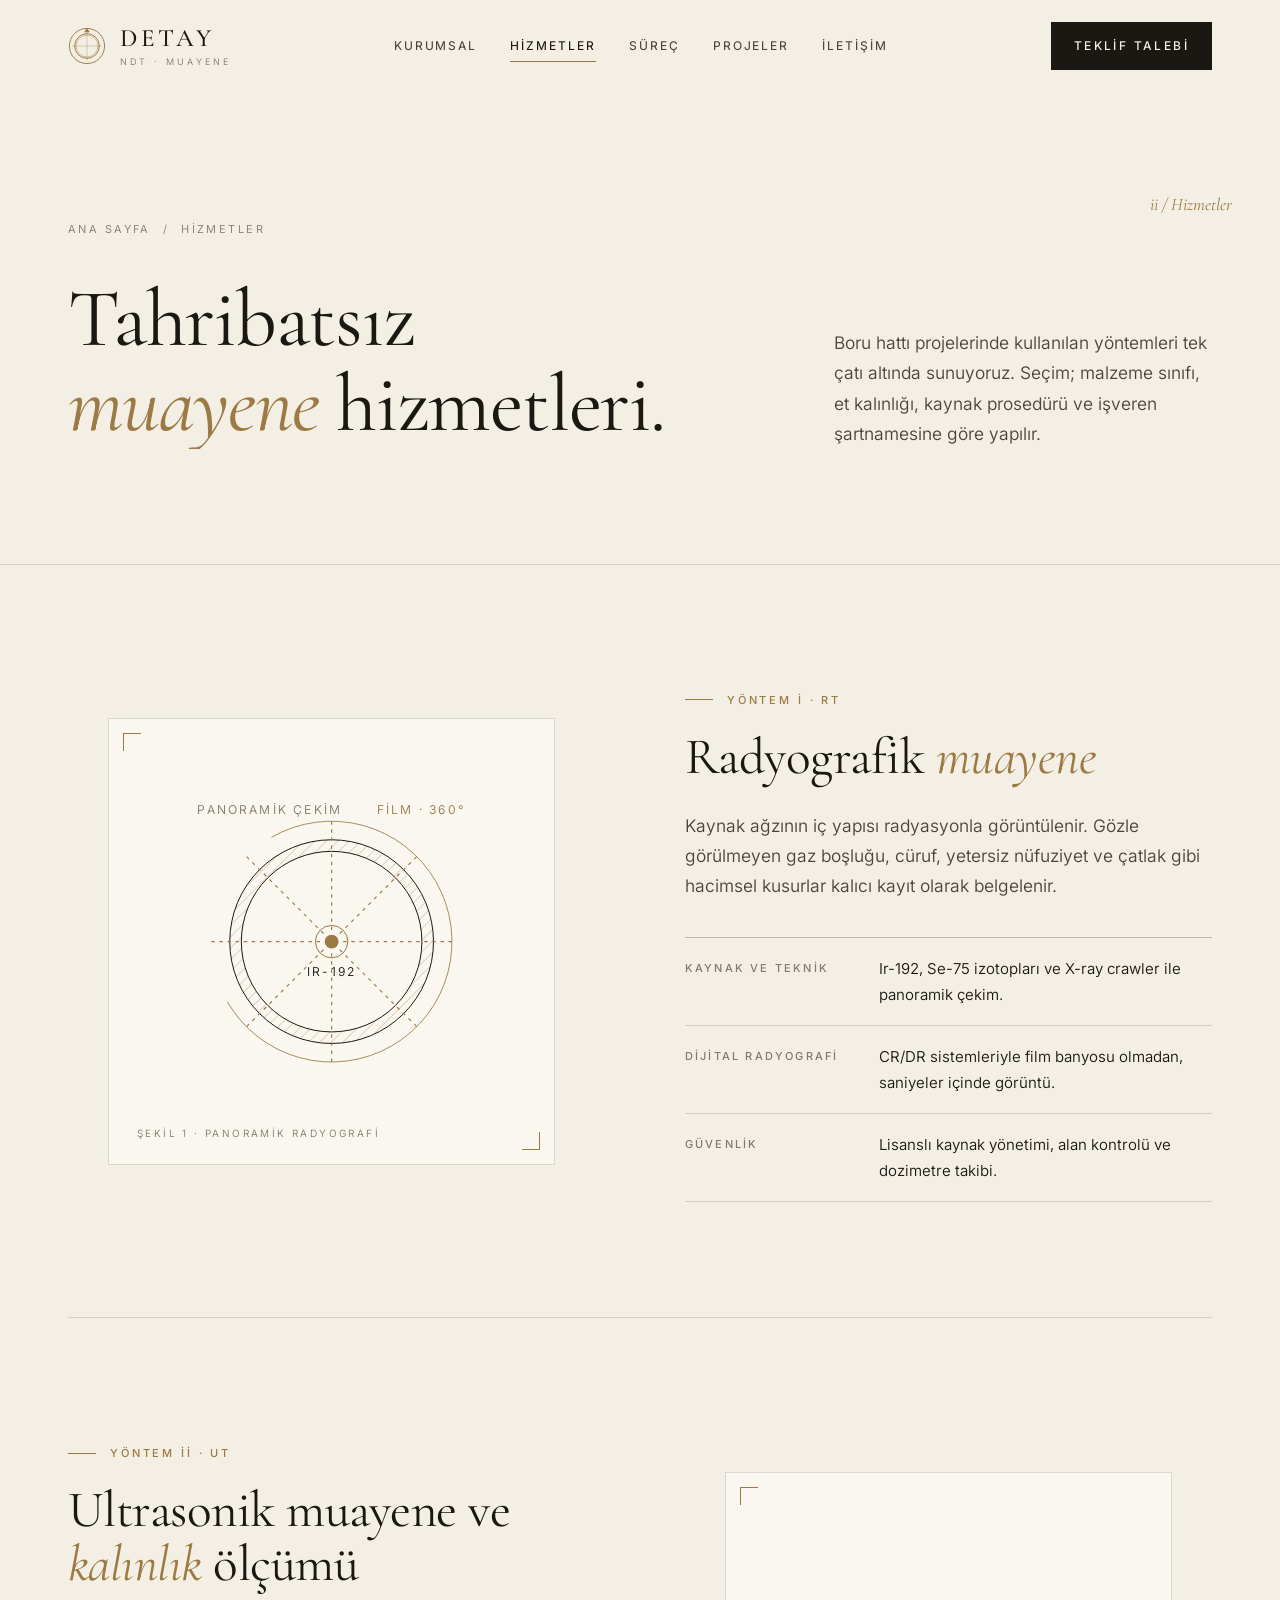
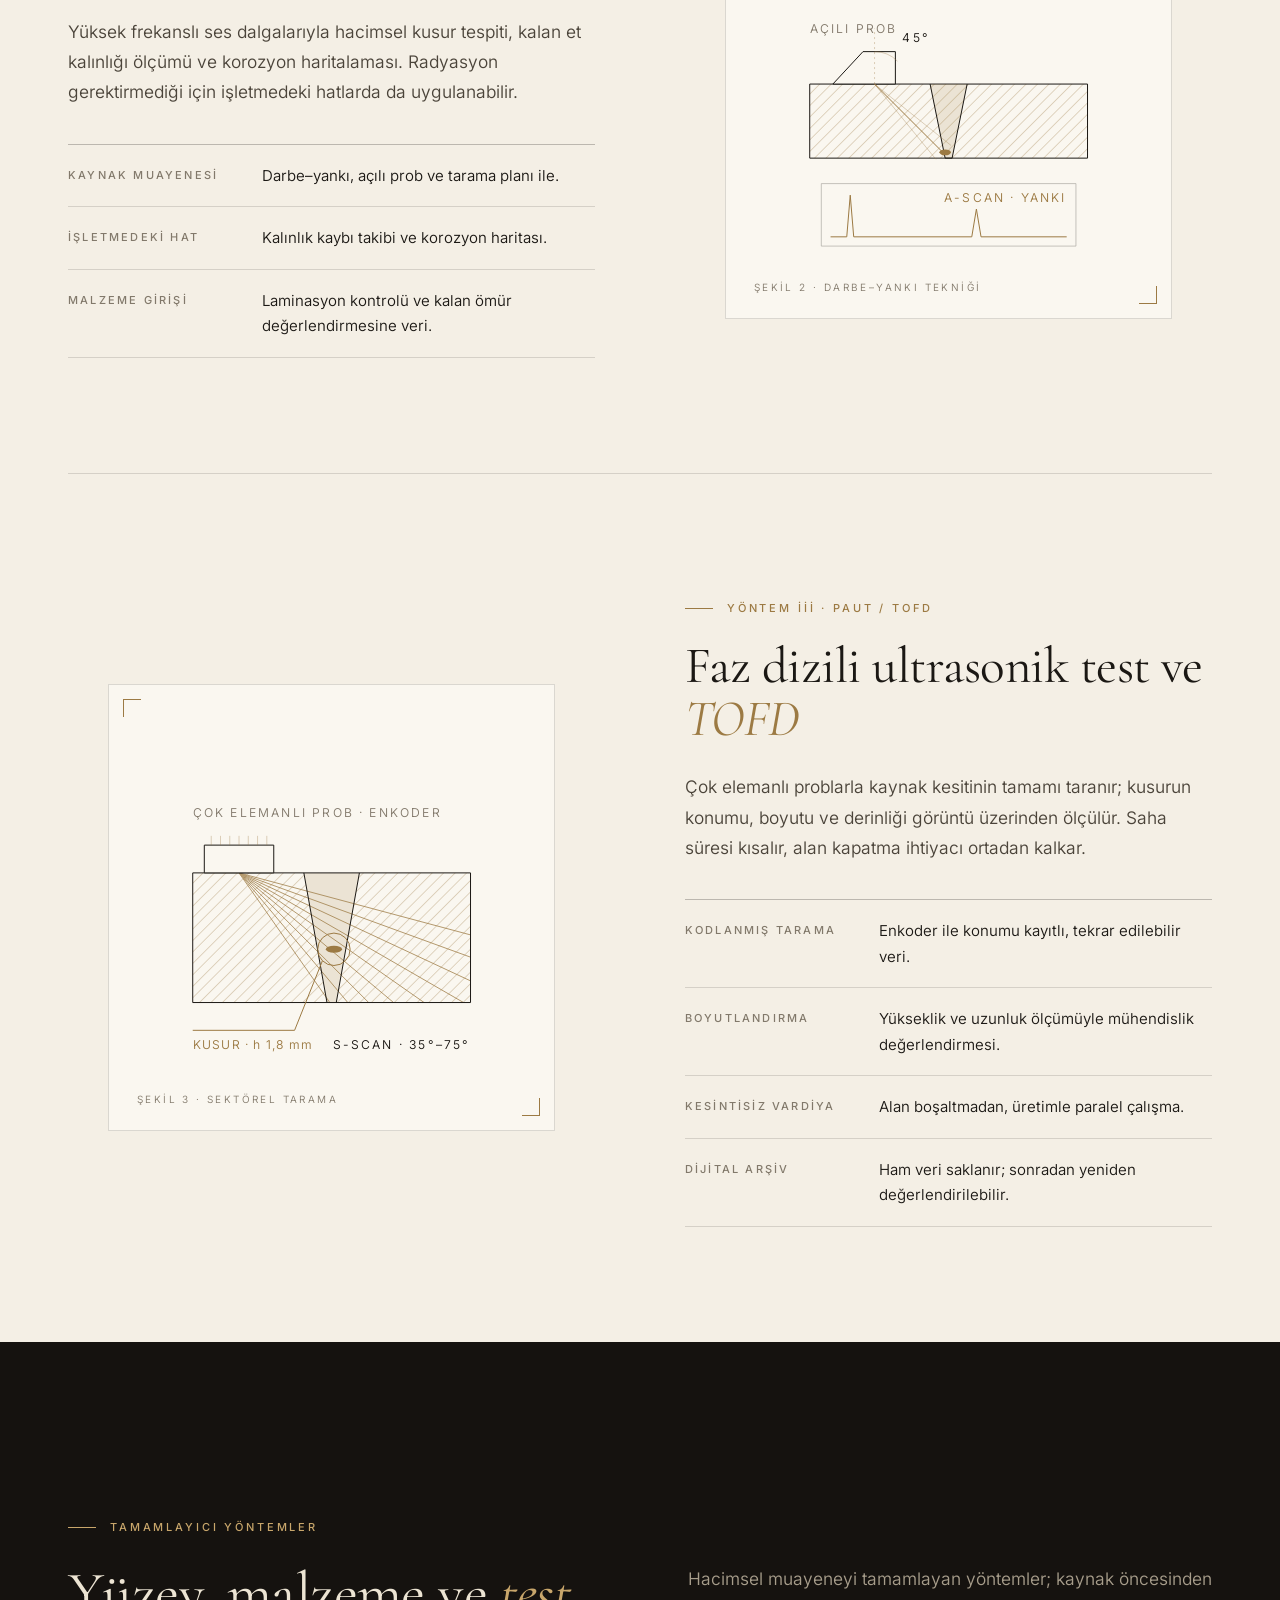
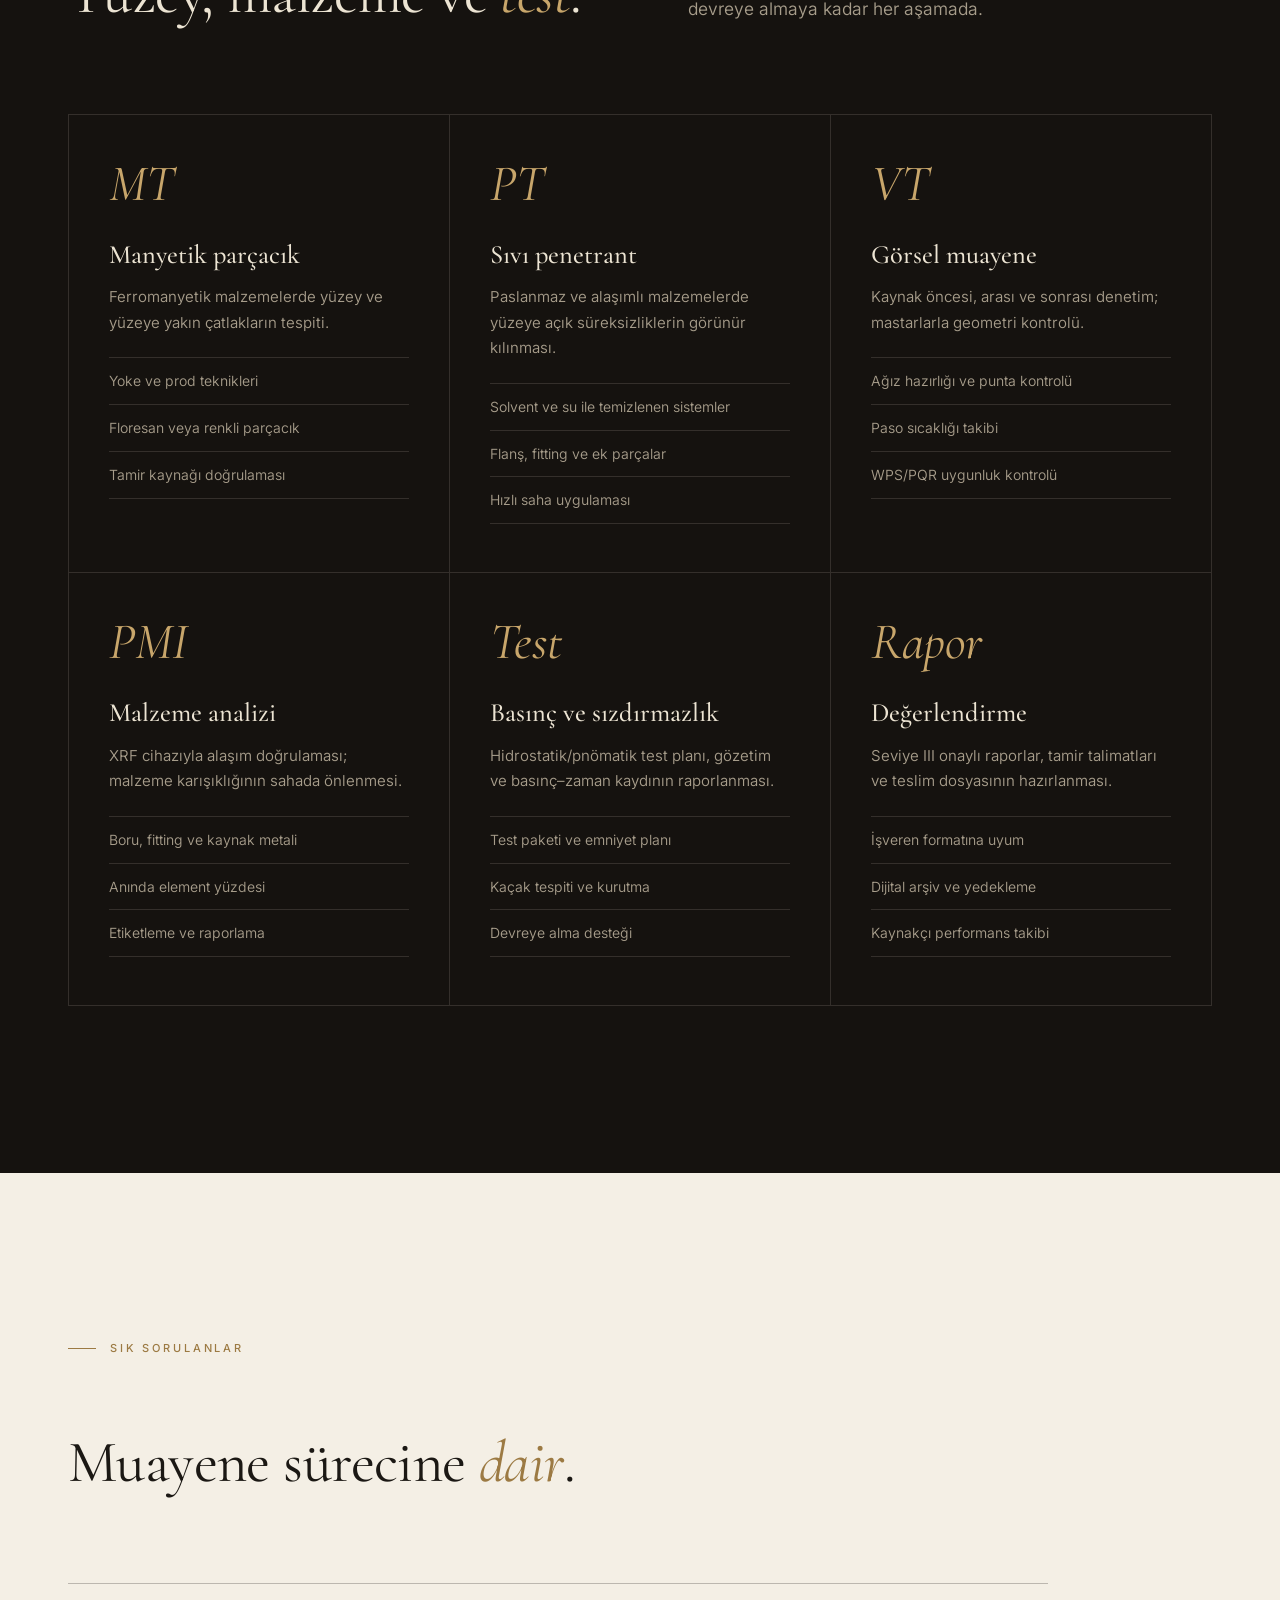
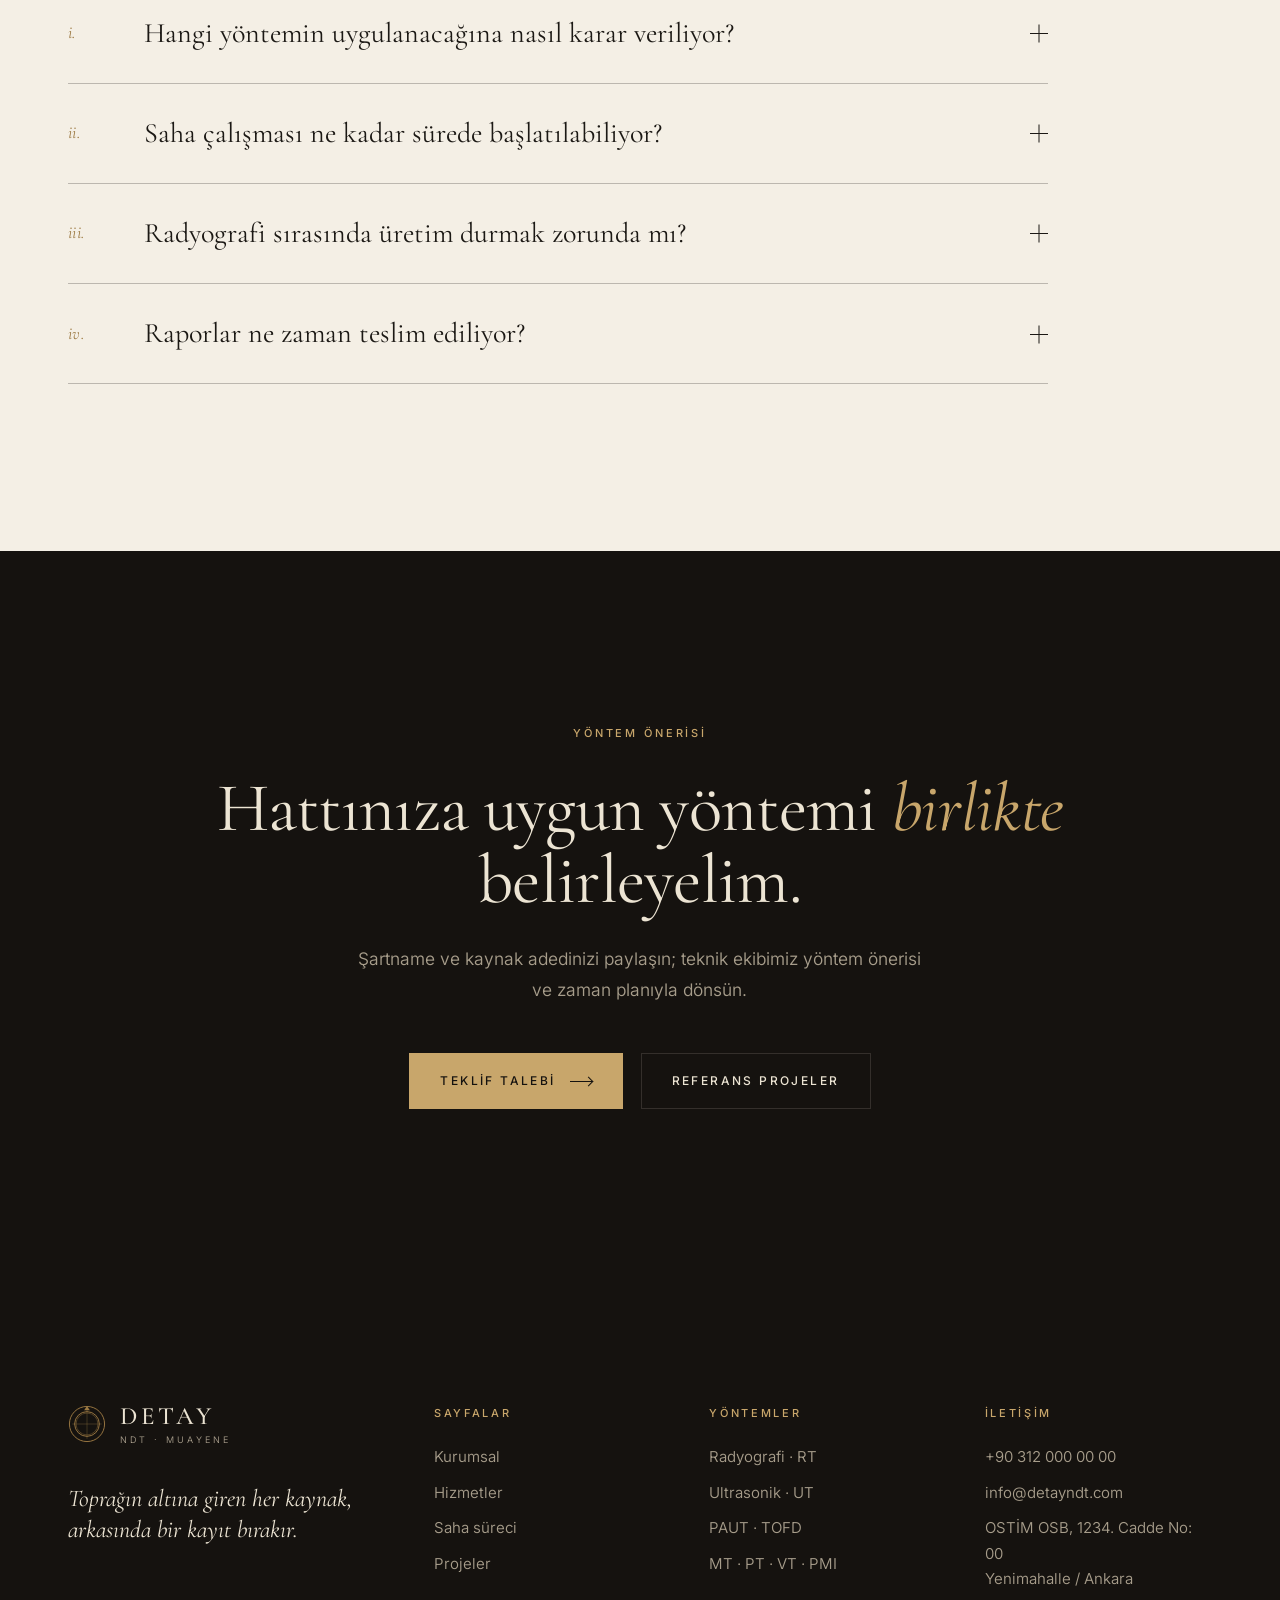
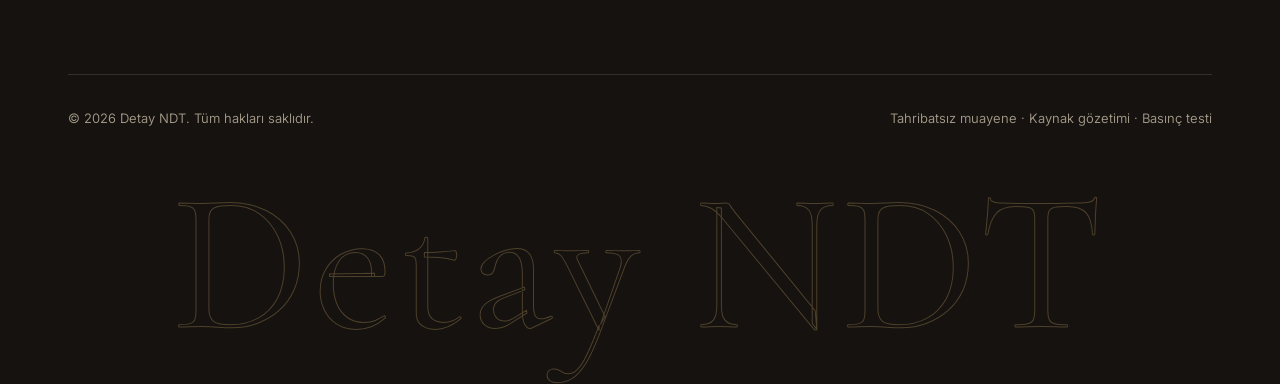
==== commit 835efd31: "Siteyi premium/editoryal tarzda sıfırdan yeniden tasarla Koyu endüstriyel tema ve sinematik saha sah" ====
--- a/hizmetler.html
+++ b/hizmetler.html
@@ -1,236 +1,284 @@
-<!DOCTYPE html>
-<html lang="tr">
+<!doctype html>
+<html lang="tr" class="no-js">
 <head>
 <meta charset="utf-8">
 <meta name="viewport" content="width=device-width, initial-scale=1">
-<title>Hizmetler — Detay NDT</title>
-<meta name="description" content="Radyografik muayene, ultrasonik muayene, faz dizili UT, yüzey muayene ve izolasyon kontrolü hizmetleri.">
-<meta name="theme-color" content="#102A43">
+<title>Hizmetler — Tahribatsız Muayene Yöntemleri | Detay NDT</title>
+<meta name="description" content="Radyografik (RT), ultrasonik (UT), faz dizili (PAUT) ve TOFD muayene; manyetik parçacık, penetrant, görsel muayene, PMI ve basınç testi hizmetleri.">
+<meta name="theme-color" content="#f4efe5">
 <meta property="og:type" content="website">
+<meta property="og:locale" content="tr_TR">
 <meta property="og:site_name" content="Detay NDT">
-<meta property="og:title" content="Hizmetler — Detay NDT">
-<meta property="og:description" content="Radyografik muayene, ultrasonik muayene, faz dizili UT, yüzey muayene ve izolasyon kontrolü hizmetleri.">
-<meta property="og:locale" content="tr_TR">
-<link rel="preconnect" href="https://fonts.googleapis.com">
-<link rel="preconnect" href="https://fonts.gstatic.com" crossorigin>
-<link rel="stylesheet" href="https://fonts.googleapis.com/css2?family=Manrope:wght@600;700;800&family=Inter:wght@400;500;600&family=IBM+Plex+Mono:wght@400;500&display=swap">
-<link rel="stylesheet" href="assets/css/detay.css">
-<link rel="icon" href="data:image/svg+xml,%3Csvg xmlns='http://www.w3.org/2000/svg' viewBox='0 0 64 64'%3E%3Crect width='64' height='64' rx='14' fill='%23102A43'/%3E%3Ccircle cx='32' cy='32' r='16' fill='none' stroke='%23ffffff' stroke-width='4'/%3E%3Ccircle cx='32' cy='32' r='6.5' fill='none' stroke='%23D9822B' stroke-width='3'/%3E%3Cpath d='M6 32h11M47 32h11' stroke='%23ffffff' stroke-width='4' stroke-linecap='round'/%3E%3C/svg%3E" type="image/svg+xml">
+<meta property="og:title" content="Hizmetler — Tahribatsız Muayene Yöntemleri | Detay NDT">
+<meta property="og:description" content="Radyografik (RT), ultrasonik (UT), faz dizili (PAUT) ve TOFD muayene; manyetik parçacık, penetrant, görsel muayene, PMI ve basınç testi hizmetleri.">
+<link rel="icon" href="assets/img/favicon.svg" type="image/svg+xml">
+<link rel="stylesheet" href="assets/css/fonts.css">
+<link rel="stylesheet" href="assets/css/style.css">
 </head>
 <body>
-
-<header class="hdr" id="header">
-  <div class="wrap hdr__in">
-    <a class="brand" href="index.html" aria-label="Detay NDT ana sayfa">
-      <svg viewBox="0 0 64 64" aria-hidden="true">
-        <rect x="1" y="1" width="62" height="62" rx="14" fill="#102A43"/>
-        <circle cx="32" cy="32" r="15" fill="none" stroke="#ffffff" stroke-width="3.2" opacity=".92"/>
-        <circle cx="32" cy="32" r="6.4" fill="none" stroke="#D9822B" stroke-width="2.6"/>
-        <path d="M6 32h11M47 32h11" stroke="#ffffff" stroke-width="3.2" stroke-linecap="round" opacity=".92"/>
+<a class="skip" href="#main">İçeriğe geç</a>
+
+<header class="header">
+  <div class="wrap header__inner">
+    <a class="brand" href="index.html" aria-label="Detay NDT — Ana sayfa">
+      <svg class="brand__mark" viewBox="0 0 40 40" aria-hidden="true"><g fill="none" stroke="currentColor"><circle cx="20" cy="20" r="18.5"/><circle cx="20" cy="20" r="13"/><circle cx="20" cy="20" r="11.5" opacity=".45"/><path d="M20 4.5v31M4.5 20h31" opacity=".35"/></g><path d="M20 1l3 4.5h-6z" fill="currentColor"/></svg>
+      <span class="brand__text"><span class="brand__name">DETAY</span><span class="brand__sub">NDT · Muayene</span></span>
+    </a>
+    <nav class="nav" aria-label="Ana menü">
+          <a class="nav__link" href="kurumsal.html">Kurumsal</a>
+          <a class="nav__link is-active" href="hizmetler.html" aria-current="page">Hizmetler</a>
+          <a class="nav__link" href="surec.html">Süreç</a>
+          <a class="nav__link" href="projeler.html">Projeler</a>
+          <a class="nav__link" href="iletisim.html">İletişim</a>
+    </nav>
+    <a class="btn header__cta" href="iletisim.html">Teklif talebi</a>
+    <button class="burger" type="button" aria-label="Menüyü aç" aria-expanded="false" aria-controls="drawer"><span></span><span></span></button>
+  </div>
+</header>
+
+<div class="drawer" id="drawer" aria-hidden="true">
+  <nav class="drawer__links" aria-label="Mobil menü">
+      <a href="index.html"><span>I</span>Ana Sayfa</a>
+      <a href="kurumsal.html"><span>II</span>Kurumsal</a>
+      <a href="hizmetler.html" class="is-active" aria-current="page"><span>III</span>Hizmetler</a>
+      <a href="surec.html"><span>IV</span>Süreç</a>
+      <a href="projeler.html"><span>V</span>Projeler</a>
+      <a href="iletisim.html"><span>VI</span>İletişim</a>
+  </nav>
+  <div class="drawer__foot">
+    <a href="tel:+903120000000">+90 312 000 00 00</a>
+    <a href="mailto:info@detayndt.com">info@detayndt.com</a>
+    <span>OSTİM OSB · Ankara</span>
+  </div>
+</div>
+
+<main id="main">
+<svg width="0" height="0" style="position:absolute" aria-hidden="true">
+  <defs>
+    <pattern id="hatch" width="7" height="7" patternUnits="userSpaceOnUse" patternTransform="rotate(45)">
+      <line x1="0" y1="0" x2="0" y2="7" stroke="#9c7a43" stroke-width="1" opacity=".5"/>
+    </pattern>
+    <clipPath id="plateClip"><rect x="30" y="120" width="240" height="112"/></clipPath>
+  </defs>
+</svg>
+
+<section class="page-hero">
+  <span class="page-hero__index">ii / Hizmetler</span>
+  <div class="wrap">
+    <nav class="crumbs" aria-label="Konum"><a href="index.html">Ana sayfa</a><span aria-hidden="true">/</span><span>Hizmetler</span></nav>
+    <div class="page-hero__grid">
+      <h1 class="display">
+        <span class="line-mask"><span>Tahribatsız</span></span>
+        <span class="line-mask"><span><em>muayene</em> hizmetleri.</span></span>
+      </h1>
+      <p class="lead reveal" data-delay="1">Boru hattı projelerinde kullanılan yöntemleri tek çatı altında sunuyoruz. Seçim; malzeme sınıfı, et kalınlığı, kaynak prosedürü ve işveren şartnamesine göre yapılır.</p>
+    </div>
+  </div>
+</section>
+
+<section class="wrap">
+  <article class="chapter" id="rt">
+    <figure class="chapter__art reveal">
+      <svg viewBox="0 0 300 300" aria-hidden="true">
+        <path d="M62 150a88 88 0 1 0 176 0a88 88 0 1 0 -176 0ZM72 150a78 78 0 1 0 156 0a78 78 0 1 0 -156 0Z" fill="url(#hatch)" fill-rule="evenodd"/>
+        <circle cx="150" cy="150" r="88" class="plate-ink"/>
+        <circle cx="150" cy="150" r="78" class="plate-ink"/>
+        <g class="plate-line" stroke-dasharray="3 4">
+          <path d="M150 140V44M150 160V256M140 150H44M160 150H256M143 143L75 75M157 157L225 225M157 143L225 75M143 157L75 225"/>
+        </g>
+        <path d="M98 59.9A104 104 0 1 1 59.9 202" class="plate-line" stroke-width="4" opacity=".85"/>
+        <circle cx="150" cy="150" r="6" fill="currentColor"/>
+        <circle cx="150" cy="150" r="14" class="plate-line"/>
+        <text x="150" y="180" text-anchor="middle" class="plate-text plate-text--ink">Ir-192</text>
+        <text x="266" y="40" text-anchor="end" class="plate-text plate-text--gold">Film · 360°</text>
+        <text x="34" y="40" class="plate-text">Panoramik çekim</text>
       </svg>
-      <span><b>DETAY<i>NDT</i></b><span>Boru Hattı &amp; Tahribatsız Muayene</span></span>
-    </a>
-    <nav class="nav" id="nav" aria-label="Ana menü">
-      <a href="hizmetler.html" aria-current="page">Hizmetler</a>
-      <a href="surec.html">Süreç</a>
-      <a href="hata-katalogu.html">Hata Kataloğu</a>
-      <a href="projeler.html">Projeler</a>
-      <a href="kurumsal.html">Kurumsal</a>
-      <a href="iletisim.html">İletişim</a>
-    </nav>
-    <div class="hdr__cta">
-      <a class="btn btn--primary btn--sm" href="iletisim.html#teklif">Teklif Alın</a>
-      <button class="burger" id="burger" type="button" aria-expanded="false" aria-controls="nav" aria-label="Menüyü aç/kapat">
-        <span></span><span></span><span></span>
-      </button>
-    </div>
-  </div>
-</header>
-
-<main>
-  <section class="phero">
-    <div class="wrap">
-      <p class="crumbs"><a href="index.html">Ana Sayfa</a> &nbsp;/&nbsp; Hizmetler</p>
-      <h1 class="rv">Boru hattının her santimi için <em>doğru muayene</em></h1>
-      <p class="lead rv">Radyografiden faz dizili ultrasona kadar tüm yöntemleri tek ekiple yürütüyoruz. Yöntem seçimi, personel planı ve kabul kriterleri proje başında yazılı olarak netleşir.</p>
-    </div>
-  </section>
-
-  <section class="sect">
-    <div class="wrap">
-      <div class="grid grid--2" style="align-items:start;gap:clamp(24px,3vw,46px)">
-        <div class="rv">
-          <p class="eyebrow">Yöntem seçimi</p>
-          <h2>Doğru yöntem, <em>doğru yerde</em></h2>
-          <p class="lead">Her kaynak için tek bir yöntem yeterli değildir. Malzeme cinsi, et kalınlığı, erişim imkânı ve şartname gereklilikleri birlikte değerlendirilerek muayene planı kurulur. Kritik birleşimlerde ikili yöntem uygulanır.</p>
-          <ul class="ticks" style="margin-top:22px">
-            <li>Şartname ve standart uyum analizi</li>
-            <li>Yöntem, personel ve ekipman planı</li>
-            <li>Kabul kriterlerinin proje başında yazılı netleştirilmesi</li>
-            <li>Tamir ve yeniden muayene akışının tanımlanması</li>
-          </ul>
-        </div>
-        <div class="card rv">
-          <h3>Yöntem karşılaştırma</h3>
-          <table class="tbl">
-            <thead><tr><th>Yöntem</th><th>Güçlü yanı</th><th>Sınırı</th></tr></thead>
-            <tbody>
-              <tr><td>RT</td><td>Hacimsel hata, kalıcı film kaydı</td><td>Radyasyon emniyeti, saha tahliyesi</td></tr>
-              <tr><td>UT</td><td>Hızlı, temiz, kalınlık ölçümü</td><td>Operatör becerisine duyarlı</td></tr>
-              <tr><td>PAUT</td><td>Boyutlandırma ve dijital kayıt</td><td>Kalibrasyon ve kurulum süresi</td></tr>
-              <tr><td>MT / PT</td><td>Yüzey hatalarında kesin sonuç</td><td>Sadece yüzey ve yüzeye yakın</td></tr>
-              <tr><td>VT</td><td>Her aşamada uygulanabilir</td><td>İç hataları görmez</td></tr>
-            </tbody>
-          </table>
-        </div>
-      </div>
-    </div>
-  </section>
-
-  <section class="sect sect--tight" id="rt">
-    <div class="wrap">
-      <div class="sect__head"><p class="eyebrow rv">01 — RT</p><h2 class="rv">Radyografik Muayene</h2></div>
-      <div class="grid grid--3">
-        <div class="card rv"><h4>Uygulama</h4><p>Kaynak ağzının çevresine sarma film sarılır, gama projektörün kılavuz hortumu bağlanır ve saha emniyete alınır. Kaynak, uzaktan kumandayla poz süresi boyunca kaynak ağzına sürülür.</p></div>
-        <div class="card rv"><h4>Teknikler</h4><p>Çift duvar tek görüntü, çift duvar çift görüntü ve panoramik çekim. Boru çapı ile et kalınlığına göre teknik ve kaynak aktivitesi belirlenir.</p></div>
-        <div class="card rv"><h4>Değerlendirme</h4><p>Film yoğunluğu ve görüntü kalite göstergesi doğrulanır. Gözenek, cüruf, yetersiz nüfuziyet ve yanma oluğu kabul kriterlerine göre raporlanır.</p></div>
-      </div>
-    </div>
-  </section>
-
-  <section class="sect sect--tight sect--alt" id="ut">
-    <div class="wrap">
-      <div class="sect__head"><p class="eyebrow rv">02 — UT</p><h2 class="rv">Ultrasonik Muayene</h2></div>
-      <div class="grid grid--3">
-        <div class="card rv"><h4>Kaynak UT</h4><p>Açılı problarla kaynak kesitinin taranması. Radyografinin emniyet veya erişim nedeniyle uygulanamadığı sahalarda birincil yöntem olarak kullanılır.</p></div>
-        <div class="card rv"><h4>Kalınlık ölçümü</h4><p>Korozyon kaynaklı incelme haritalaması; işletmedeki hatlarda periyodik takip ve kalan ömür değerlendirmesine girdi.</p></div>
-        <div class="card rv"><h4>Laminasyon taraması</h4><p>Kaynak ağzı hazırlığı öncesi boru ve fittings üzerinde tabakalanma kontrolü.</p></div>
-      </div>
-    </div>
-  </section>
-
-  <section class="sect sect--tight" id="paut">
-    <div class="wrap">
-      <div class="sect__head"><p class="eyebrow rv">03 — PAUT / TOFD</p><h2 class="rv">Faz Dizili Ultrasonik</h2>
-        <p class="lead rv">Elektronik taramalı problarla kaynak kesitinin haritalanması. Hata konumu ve boyutu sayısal olarak kaydedilir; sonuçlar sektör görüntüleri ile birlikte arşivlenir.</p></div>
-      <div class="grid grid--4">
-        <div class="card rv"><h4>Sektör tarama</h4><p>Tek konumdan çok açılı inceleme.</p></div>
-        <div class="card rv"><h4>TOFD</h4><p>Yükseklik boyutlandırmada yüksek hassasiyet.</p></div>
-        <div class="card rv"><h4>Kodlanmış tarama</h4><p>Konum bilgisiyle birlikte kayıt.</p></div>
-        <div class="card rv"><h4>Dijital rapor</h4><p>Ham veri üzerinden yeniden değerlendirme.</p></div>
-      </div>
-    </div>
-  </section>
-
-  <section class="sect sect--tight sect--alt" id="yuzey">
-    <div class="wrap">
-      <div class="sect__head"><p class="eyebrow rv">04 — MT / PT / VT</p><h2 class="rv">Yüzey Muayene ve Görsel Kontrol</h2></div>
-      <div class="grid grid--3">
-        <div class="card rv"><h4>Manyetik parçacık (MT)</h4><p>Ferromanyetik malzemede yüzey ve yüzeye yakın çatlakların tespiti; yoke yöntemiyle saha uygulaması.</p></div>
-        <div class="card rv"><h4>Penetrant (PT)</h4><p>Paslanmaz ve manyetik olmayan malzemelerde yüzeye açık süreksizliklerin görünür hâle getirilmesi.</p></div>
-        <div class="card rv"><h4>Görsel muayene (VT)</h4><p>Ağız açıklığı, hizalama, paso profili ve tamir takibi; her birleşim numaralanarak kaynak kütüğüne işlenir.</p></div>
-      </div>
-    </div>
-  </section>
-
-  <section class="sect sect--tight" id="izolasyon">
-    <div class="wrap">
-      <div class="grid grid--2" style="align-items:center">
-        <div class="rv">
-          <p class="eyebrow">05 — İzolasyon</p>
-          <h2>Korozyon <em>izolasyonu kontrolü</em></h2>
-          <p class="lead">Muayeneden geçen birleşimin yüzeyi hazırlanır ve ısı ile daralan izolasyon bandı uçtan uca sarılır. Uygulama sonrası süreklilik ve yapışma doğrulanır.</p>
-          <ul class="ticks" style="margin-top:22px">
-            <li>Yüzey hazırlığı ve ön ısıtma sıcaklık kontrolü</li>
-            <li>Holiday (kaçak) testi ile süreklilik doğrulama</li>
-            <li>Yapışma ve kalınlık ölçümü</li>
-            <li>Katodik koruma bütünlüğü değerlendirmesi</li>
-          </ul>
-        </div>
-        <div class="card rv">
-          <h3>Teslim edilen kayıtlar</h3>
-          <ul class="ticks">
-            <li>Kaynak kütüğü ve muayene listesi</li>
-            <li>Film arşivi ve değerlendirme raporları</li>
-            <li>Tamir ve yeniden muayene kayıtları</li>
-            <li>İzolasyon ve holiday test tutanakları</li>
-            <li>As-built dosyası</li>
-          </ul>
-        </div>
-      </div>
-    </div>
-  </section>
-
-<section class="sect sect--tight">
-  <div class="wrap">
-    <div class="cta rv">
-      <div class="cta__in">
-        <div>
-          <h2>Hattınız için teklif alalım</h2>
-          <p>Proje bilgilerinizi paylaşın; yöntem seçimi, personel planı ve takvimi içeren teklifimizi iki iş günü içinde iletelim.</p>
-        </div>
-        <div class="cta__act">
-          <a class="btn btn--onDark" href="iletisim.html#teklif">Teklif Formu</a>
-          <a class="btn btn--ghostDark" href="tel:+903120000000">+90 312 000 00 00</a>
-        </div>
-      </div>
+      <figcaption>Şekil 1 · Panoramik radyografi</figcaption>
+    </figure>
+    <div class="reveal" data-delay="1">
+      <span class="eyebrow">Yöntem i · RT</span>
+      <h2 class="h2">Radyografik <em>muayene</em></h2>
+      <p class="lead">Kaynak ağzının iç yapısı radyasyonla görüntülenir. Gözle görülmeyen gaz boşluğu, cüruf, yetersiz nüfuziyet ve çatlak gibi hacimsel kusurlar kalıcı kayıt olarak belgelenir.</p>
+      <ul class="specs">
+        <li><b>Kaynak ve teknik</b><span>Ir-192, Se-75 izotopları ve X-ray crawler ile panoramik çekim.</span></li>
+        <li><b>Dijital radyografi</b><span>CR/DR sistemleriyle film banyosu olmadan, saniyeler içinde görüntü.</span></li>
+        <li><b>Güvenlik</b><span>Lisanslı kaynak yönetimi, alan kontrolü ve dozimetre takibi.</span></li>
+      </ul>
+    </div>
+  </article>
+
+  <article class="chapter chapter--flip" id="ut">
+    <figure class="chapter__art reveal">
+      <svg viewBox="0 0 300 300" aria-hidden="true">
+        <rect x="30" y="140" width="240" height="64" fill="url(#hatch)"/>
+        <rect x="30" y="140" width="240" height="64" class="plate-ink"/>
+        <path d="M134 140L147 204H153L166 140Z" fill="currentColor" opacity=".16"/>
+        <path d="M134 140L147 204H153L166 140" class="plate-ink"/>
+        <path d="M50 140H104V112H76Z" style="fill:var(--cream)" class="plate-ink"/>
+        <path d="M86 140L146 200" class="plate-line" stroke-width="2"/>
+        <path d="M86 140L139 205M86 140L152 193" class="plate-fine"/>
+        <ellipse cx="147" cy="199" rx="5" ry="2.5" fill="currentColor"/>
+        <path d="M86 140v-48" class="plate-fine" stroke-dasharray="2 3"/>
+        <path d="M86 112A28 28 0 0 1 105.8 120.2" class="plate-fine"/>
+        <text x="110" y="104" class="plate-text plate-text--ink">45°</text>
+        <text x="30" y="96" class="plate-text">Açılı prob</text>
+        <rect x="40" y="226" width="220" height="54" class="plate-ink-fine"/>
+        <path d="M48 272H62L65 236L68 272H170L174 248L178 272H252" class="plate-line"/>
+        <text x="252" y="242" text-anchor="end" class="plate-text plate-text--gold">A-scan · yankı</text>
+      </svg>
+      <figcaption>Şekil 2 · Darbe–yankı tekniği</figcaption>
+    </figure>
+    <div class="reveal" data-delay="1">
+      <span class="eyebrow">Yöntem ii · UT</span>
+      <h2 class="h2">Ultrasonik muayene ve <em>kalınlık</em> ölçümü</h2>
+      <p class="lead">Yüksek frekanslı ses dalgalarıyla hacimsel kusur tespiti, kalan et kalınlığı ölçümü ve korozyon haritalaması. Radyasyon gerektirmediği için işletmedeki hatlarda da uygulanabilir.</p>
+      <ul class="specs">
+        <li><b>Kaynak muayenesi</b><span>Darbe–yankı, açılı prob ve tarama planı ile.</span></li>
+        <li><b>İşletmedeki hat</b><span>Kalınlık kaybı takibi ve korozyon haritası.</span></li>
+        <li><b>Malzeme girişi</b><span>Laminasyon kontrolü ve kalan ömür değerlendirmesine veri.</span></li>
+      </ul>
+    </div>
+  </article>
+
+  <article class="chapter" id="paut">
+    <figure class="chapter__art reveal">
+      <svg viewBox="0 0 300 300" aria-hidden="true">
+        <rect x="30" y="120" width="240" height="112" fill="url(#hatch)"/>
+        <path d="M126 120L146 232H154L174 120Z" style="fill:var(--cream)"/>
+        <path d="M126 120L146 232H154L174 120Z" fill="currentColor" opacity=".16"/>
+        <g clip-path="url(#plateClip)"><path d="M70 120L242.1 365.7M70 120L262.8 349.8M70 120L282.1 332.1M70 120L299.8 312.8M70 120L315.7 292.1M70 120L329.8 270.0M70 120L341.9 246.8M70 120L351.9 222.6M70 120L359.8 197.6" class="plate-line" opacity=".75"/></g>
+        <rect x="30" y="120" width="240" height="112" class="plate-ink"/>
+        <path d="M126 120L146 232M154 232L174 120" class="plate-ink"/>
+        <rect x="40" y="96" width="60" height="24" style="fill:var(--cream)" class="plate-ink"/>
+        <path d="M46 96v-8M54 96v-8M62 96v-8M70 96v-8M78 96v-8M86 96v-8M94 96v-8" class="plate-fine"/>
+        <ellipse cx="152" cy="186" rx="7" ry="3" fill="currentColor"/>
+        <circle cx="152" cy="186" r="14" class="plate-line"/>
+        <path d="M142 196L118 256H30" class="plate-line"/>
+        <text x="30" y="272" class="plate-text plate-text--gold plate-text--case">KUSUR · h 1,8 mm</text>
+        <text x="30" y="72" class="plate-text">Çok elemanlı prob · enkoder</text>
+        <text x="270" y="272" text-anchor="end" class="plate-text plate-text--ink">S-scan · 35°–75°</text>
+      </svg>
+      <figcaption>Şekil 3 · Sektörel tarama</figcaption>
+    </figure>
+    <div class="reveal" data-delay="1">
+      <span class="eyebrow">Yöntem iii · PAUT / TOFD</span>
+      <h2 class="h2">Faz dizili ultrasonik test ve <em>TOFD</em></h2>
+      <p class="lead">Çok elemanlı problarla kaynak kesitinin tamamı taranır; kusurun konumu, boyutu ve derinliği görüntü üzerinden ölçülür. Saha süresi kısalır, alan kapatma ihtiyacı ortadan kalkar.</p>
+      <ul class="specs">
+        <li><b>Kodlanmış tarama</b><span>Enkoder ile konumu kayıtlı, tekrar edilebilir veri.</span></li>
+        <li><b>Boyutlandırma</b><span>Yükseklik ve uzunluk ölçümüyle mühendislik değerlendirmesi.</span></li>
+        <li><b>Kesintisiz vardiya</b><span>Alan boşaltmadan, üretimle paralel çalışma.</span></li>
+        <li><b>Dijital arşiv</b><span>Ham veri saklanır; sonradan yeniden değerlendirilebilir.</span></li>
+      </ul>
+    </div>
+  </article>
+</section>
+
+<section class="section dark" id="tamamlayici">
+  <div class="wrap">
+    <div class="section__head">
+      <div class="reveal">
+        <span class="eyebrow">Tamamlayıcı yöntemler</span>
+        <h2 class="h2">Yüzey, malzeme ve <em>test</em>.</h2>
+      </div>
+      <p class="lead reveal" data-delay="1">Hacimsel muayeneyi tamamlayan yöntemler; kaynak öncesinden devreye almaya kadar her aşamada.</p>
+    </div>
+    <div class="tiles">
+      <div class="tile reveal"><div class="tile__code">MT</div><h3 class="h3">Manyetik parçacık</h3><p>Ferromanyetik malzemelerde yüzey ve yüzeye yakın çatlakların tespiti.</p><ul><li>Yoke ve prod teknikleri</li><li>Floresan veya renkli parçacık</li><li>Tamir kaynağı doğrulaması</li></ul></div>
+      <div class="tile reveal" data-delay="1"><div class="tile__code">PT</div><h3 class="h3">Sıvı penetrant</h3><p>Paslanmaz ve alaşımlı malzemelerde yüzeye açık süreksizliklerin görünür kılınması.</p><ul><li>Solvent ve su ile temizlenen sistemler</li><li>Flanş, fitting ve ek parçalar</li><li>Hızlı saha uygulaması</li></ul></div>
+      <div class="tile reveal" data-delay="2"><div class="tile__code">VT</div><h3 class="h3">Görsel muayene</h3><p>Kaynak öncesi, arası ve sonrası denetim; mastarlarla geometri kontrolü.</p><ul><li>Ağız hazırlığı ve punta kontrolü</li><li>Paso sıcaklığı takibi</li><li>WPS/PQR uygunluk kontrolü</li></ul></div>
+      <div class="tile reveal"><div class="tile__code">PMI</div><h3 class="h3">Malzeme analizi</h3><p>XRF cihazıyla alaşım doğrulaması; malzeme karışıklığının sahada önlenmesi.</p><ul><li>Boru, fitting ve kaynak metali</li><li>Anında element yüzdesi</li><li>Etiketleme ve raporlama</li></ul></div>
+      <div class="tile reveal" data-delay="1"><div class="tile__code">Test</div><h3 class="h3">Basınç ve sızdırmazlık</h3><p>Hidrostatik/pnömatik test planı, gözetim ve basınç–zaman kaydının raporlanması.</p><ul><li>Test paketi ve emniyet planı</li><li>Kaçak tespiti ve kurutma</li><li>Devreye alma desteği</li></ul></div>
+      <div class="tile reveal" data-delay="2"><div class="tile__code">Rapor</div><h3 class="h3">Değerlendirme</h3><p>Seviye III onaylı raporlar, tamir talimatları ve teslim dosyasının hazırlanması.</p><ul><li>İşveren formatına uyum</li><li>Dijital arşiv ve yedekleme</li><li>Kaynakçı performans takibi</li></ul></div>
+    </div>
+  </div>
+</section>
+
+<section class="section">
+  <div class="wrap">
+    <div class="section__head section__head--stack reveal">
+      <span class="eyebrow">Sık sorulanlar</span>
+      <h2 class="h2">Muayene sürecine <em>dair</em>.</h2>
+    </div>
+    <div class="faq reveal">
+      <details>
+        <summary><span class="numeral">i.</span>Hangi yöntemin uygulanacağına nasıl karar veriliyor?<i aria-hidden="true"></i></summary>
+        <div>Malzeme sınıfı, et kalınlığı, kaynak prosedürü ve işveren şartnamesi birlikte değerlendirilir. İnce cidarlı hatlarda radyografi öne çıkarken, kalın cidar ve dar ağızlı kaynaklarda faz dizili UT daha doğru sonuç verir. Gerekli görüldüğünde iki yöntem birlikte uygulanır.</div>
+      </details>
+      <details>
+        <summary><span class="numeral">ii.</span>Saha çalışması ne kadar sürede başlatılabiliyor?<i aria-hidden="true"></i></summary>
+        <div>Mobil ekiplerimiz, izin ve emniyet şartları tamamlandığında talebi takip eden 24 saat içinde sahaya çıkabilecek şekilde planlanır. Uzun süreli projelerde ekip sahada konuşlandırılır.</div>
+      </details>
+      <details>
+        <summary><span class="numeral">iii.</span>Radyografi sırasında üretim durmak zorunda mı?<i aria-hidden="true"></i></summary>
+        <div>Radyasyon güvenliği gereği çekim alanı geçici olarak boşaltılır. Üretimin kesintisiz sürmesi gereken durumlarda faz dizili UT veya TOFD önerilir; bu yöntemlerde alan kapatma ihtiyacı yoktur.</div>
+      </details>
+      <details>
+        <summary><span class="numeral">iv.</span>Raporlar ne zaman teslim ediliyor?<i aria-hidden="true"></i></summary>
+        <div>Ön sonuçlar aynı gün dijital olarak paylaşılır. Onaylı nihai raporlar, değerlendirme tamamlandıktan sonra işveren formatında ve dijital arşiv bağlantısıyla teslim edilir.</div>
+      </details>
+    </div>
+  </div>
+</section>
+
+<section class="section dark cta">
+  <div class="wrap">
+    <span class="eyebrow eyebrow--plain reveal">Yöntem önerisi</span>
+    <h2 class="h2 reveal">Hattınıza uygun yöntemi <em>birlikte</em> belirleyelim.</h2>
+    <p class="lead reveal" data-delay="1">Şartname ve kaynak adedinizi paylaşın; teknik ekibimiz yöntem önerisi ve zaman planıyla dönsün.</p>
+    <div class="cta__actions reveal" data-delay="2">
+      <a class="btn btn--light" href="iletisim.html">Teklif talebi <span class="arrow"></span></a>
+      <a class="btn btn--outline-light" href="projeler.html">Referans projeler</a>
     </div>
   </div>
 </section>
 </main>
 
-<footer class="ftr">
-  <div class="wrap">
-    <div class="ftr__grid">
-      <div>
-        <a class="brand" href="index.html" style="margin-bottom:18px">
-          <svg viewBox="0 0 64 64" aria-hidden="true">
-            <rect x="1" y="1" width="62" height="62" rx="14" fill="rgba(255,255,255,.08)" stroke="rgba(255,255,255,.22)"/>
-            <circle cx="32" cy="32" r="15" fill="none" stroke="#ffffff" stroke-width="3.2" opacity=".9"/>
-            <circle cx="32" cy="32" r="6.4" fill="none" stroke="#F0A24A" stroke-width="2.6"/>
-            <path d="M6 32h11M47 32h11" stroke="#ffffff" stroke-width="3.2" stroke-linecap="round" opacity=".9"/>
-          </svg>
-          <span><b>DETAY<i>NDT</i></b><span>Tahribatsız Muayene</span></span>
+<footer class="footer">
+  <div class="wrap">
+    <div class="footer__top">
+      <div>
+        <a class="brand" href="index.html" aria-label="Detay NDT — Ana sayfa">
+          <svg class="brand__mark" viewBox="0 0 40 40" aria-hidden="true"><g fill="none" stroke="currentColor"><circle cx="20" cy="20" r="18.5"/><circle cx="20" cy="20" r="13"/><circle cx="20" cy="20" r="11.5" opacity=".45"/><path d="M20 4.5v31M4.5 20h31" opacity=".35"/></g><path d="M20 1l3 4.5h-6z" fill="currentColor"/></svg>
+          <span class="brand__text"><span class="brand__name">DETAY</span><span class="brand__sub">NDT · Muayene</span></span>
         </a>
-        <p>Doğal gaz ve petrol boru hatlarında kazıdan kapatmaya kadar muayene, raporlama ve izolasyon kontrolü.</p>
-      </div>
-      <div>
-        <h4>Hizmetler</h4>
+        <p class="footer__claim">Toprağın altına giren her kaynak, arkasında bir kayıt bırakır.</p>
+      </div>
+      <div>
+        <h4>Sayfalar</h4>
         <ul>
-          <li><a href="hizmetler.html#rt">Radyografik Muayene</a></li>
-          <li><a href="hizmetler.html#ut">Ultrasonik Muayene</a></li>
-          <li><a href="hizmetler.html#paut">Faz Dizili UT</a></li>
-          <li><a href="hizmetler.html#yuzey">MT / PT / VT</a></li>
-          <li><a href="hizmetler.html#izolasyon">İzolasyon Kontrolü</a></li>
+          <li><a href="kurumsal.html">Kurumsal</a></li>
+          <li><a href="hizmetler.html">Hizmetler</a></li>
+          <li><a href="surec.html">Saha süreci</a></li>
+          <li><a href="projeler.html">Projeler</a></li>
         </ul>
       </div>
       <div>
-        <h4>Kurumsal</h4>
+        <h4>Yöntemler</h4>
         <ul>
-          <li><a href="kurumsal.html">Hakkımızda</a></li>
-          <li><a href="surec.html">Süreç</a></li>
-              <li><a href="hata-katalogu.html">Hata Kataloğu</a></li>
-          <li><a href="projeler.html">Projeler</a></li>
-          <li><a href="kurumsal.html#belgeler">Belgeler</a></li>
-          <li><a href="iletisim.html">İletişim</a></li>
+          <li><a href="hizmetler.html#rt">Radyografi · RT</a></li>
+          <li><a href="hizmetler.html#ut">Ultrasonik · UT</a></li>
+          <li><a href="hizmetler.html#paut">PAUT · TOFD</a></li>
+          <li><a href="hizmetler.html#tamamlayici">MT · PT · VT · PMI</a></li>
         </ul>
       </div>
       <div>
         <h4>İletişim</h4>
         <ul>
           <li><a href="tel:+903120000000">+90 312 000 00 00</a></li>
-          <li><a href="mailto:info@detayndt.com.tr">info@detayndt.com.tr</a></li>
-          <li>Organize Sanayi Bölgesi<br>Ankara / Türkiye</li>
+          <li><a href="mailto:info@detayndt.com">info@detayndt.com</a></li>
+          <li>OSTİM OSB, 1234. Cadde No: 00<br>Yenimahalle / Ankara</li>
         </ul>
       </div>
     </div>
-    <div class="ftr__bot">
-      <span>© <span id="yil">2026</span> Detay NDT. Tüm hakları saklıdır.</span>
-      <span>Muayene · Raporlama · İzolasyon Kontrolü</span>
-    </div>
+    <div class="footer__bottom">
+      <span>© <span data-year>2026</span> Detay NDT. Tüm hakları saklıdır.</span>
+      <span>Tahribatsız muayene · Kaynak gözetimi · Basınç testi</span>
+    </div>
+    <div class="footer__word" aria-hidden="true">Detay NDT</div>
   </div>
 </footer>
 
-<script src="assets/js/detay.js" defer></script>
+<script src="assets/js/main.js" defer></script>
 </body>
 </html>
--- a/assets/css/fonts.css
+++ b/assets/css/fonts.css
@@ -0,0 +1,97 @@
+/* Yerel yazı tipleri — dış CDN'e bağımlılık yok (Cormorant Garamond + Inter, SIL OFL) */
+@font-face {
+  font-family: 'Inter';
+  font-style: normal;
+  font-weight: 300 700;
+  font-display: swap;
+  src: url(../fonts/inter-latin-ext-wght-normal.woff2) format('woff2');
+  unicode-range: U+0100-02BA, U+02BD-02C5, U+02C7-02CC, U+02CE-02D7, U+02DD-02FF, U+0304, U+0308, U+0329, U+1D00-1DBF, U+1E00-1E9F, U+1EF2-1EFF, U+2020, U+20A0-20AB, U+20AD-20C0, U+2113, U+2C60-2C7F, U+A720-A7FF;
+}
+@font-face {
+  font-family: 'Inter';
+  font-style: normal;
+  font-weight: 300 700;
+  font-display: swap;
+  src: url(../fonts/inter-latin-wght-normal.woff2) format('woff2');
+  unicode-range: U+0000-00FF, U+0131, U+0152-0153, U+02BB-02BC, U+02C6, U+02DA, U+02DC, U+0304, U+0308, U+0329, U+2000-206F, U+20AC, U+2122, U+2191, U+2193, U+2212, U+2215, U+FEFF, U+FFFD;
+}
+@font-face {
+  font-family: 'Cormorant Garamond';
+  font-style: normal;
+  font-weight: 400;
+  font-display: swap;
+  src: url(../fonts/cormorant-garamond-latin-ext-400-normal.woff2) format('woff2');
+  unicode-range: U+0100-02BA, U+02BD-02C5, U+02C7-02CC, U+02CE-02D7, U+02DD-02FF, U+0304, U+0308, U+0329, U+1D00-1DBF, U+1E00-1E9F, U+1EF2-1EFF, U+2020, U+20A0-20AB, U+20AD-20C0, U+2113, U+2C60-2C7F, U+A720-A7FF;
+}
+@font-face {
+  font-family: 'Cormorant Garamond';
+  font-style: normal;
+  font-weight: 400;
+  font-display: swap;
+  src: url(../fonts/cormorant-garamond-latin-400-normal.woff2) format('woff2');
+  unicode-range: U+0000-00FF, U+0131, U+0152-0153, U+02BB-02BC, U+02C6, U+02DA, U+02DC, U+0304, U+0308, U+0329, U+2000-206F, U+20AC, U+2122, U+2191, U+2193, U+2212, U+2215, U+FEFF, U+FFFD;
+}
+@font-face {
+  font-family: 'Cormorant Garamond';
+  font-style: normal;
+  font-weight: 500;
+  font-display: swap;
+  src: url(../fonts/cormorant-garamond-latin-ext-500-normal.woff2) format('woff2');
+  unicode-range: U+0100-02BA, U+02BD-02C5, U+02C7-02CC, U+02CE-02D7, U+02DD-02FF, U+0304, U+0308, U+0329, U+1D00-1DBF, U+1E00-1E9F, U+1EF2-1EFF, U+2020, U+20A0-20AB, U+20AD-20C0, U+2113, U+2C60-2C7F, U+A720-A7FF;
+}
+@font-face {
+  font-family: 'Cormorant Garamond';
+  font-style: normal;
+  font-weight: 500;
+  font-display: swap;
+  src: url(../fonts/cormorant-garamond-latin-500-normal.woff2) format('woff2');
+  unicode-range: U+0000-00FF, U+0131, U+0152-0153, U+02BB-02BC, U+02C6, U+02DA, U+02DC, U+0304, U+0308, U+0329, U+2000-206F, U+20AC, U+2122, U+2191, U+2193, U+2212, U+2215, U+FEFF, U+FFFD;
+}
+@font-face {
+  font-family: 'Cormorant Garamond';
+  font-style: normal;
+  font-weight: 600;
+  font-display: swap;
+  src: url(../fonts/cormorant-garamond-latin-ext-600-normal.woff2) format('woff2');
+  unicode-range: U+0100-02BA, U+02BD-02C5, U+02C7-02CC, U+02CE-02D7, U+02DD-02FF, U+0304, U+0308, U+0329, U+1D00-1DBF, U+1E00-1E9F, U+1EF2-1EFF, U+2020, U+20A0-20AB, U+20AD-20C0, U+2113, U+2C60-2C7F, U+A720-A7FF;
+}
+@font-face {
+  font-family: 'Cormorant Garamond';
+  font-style: normal;
+  font-weight: 600;
+  font-display: swap;
+  src: url(../fonts/cormorant-garamond-latin-600-normal.woff2) format('woff2');
+  unicode-range: U+0000-00FF, U+0131, U+0152-0153, U+02BB-02BC, U+02C6, U+02DA, U+02DC, U+0304, U+0308, U+0329, U+2000-206F, U+20AC, U+2122, U+2191, U+2193, U+2212, U+2215, U+FEFF, U+FFFD;
+}
+@font-face {
+  font-family: 'Cormorant Garamond';
+  font-style: italic;
+  font-weight: 400;
+  font-display: swap;
+  src: url(../fonts/cormorant-garamond-latin-ext-400-italic.woff2) format('woff2');
+  unicode-range: U+0100-02BA, U+02BD-02C5, U+02C7-02CC, U+02CE-02D7, U+02DD-02FF, U+0304, U+0308, U+0329, U+1D00-1DBF, U+1E00-1E9F, U+1EF2-1EFF, U+2020, U+20A0-20AB, U+20AD-20C0, U+2113, U+2C60-2C7F, U+A720-A7FF;
+}
+@font-face {
+  font-family: 'Cormorant Garamond';
+  font-style: italic;
+  font-weight: 400;
+  font-display: swap;
+  src: url(../fonts/cormorant-garamond-latin-400-italic.woff2) format('woff2');
+  unicode-range: U+0000-00FF, U+0131, U+0152-0153, U+02BB-02BC, U+02C6, U+02DA, U+02DC, U+0304, U+0308, U+0329, U+2000-206F, U+20AC, U+2122, U+2191, U+2193, U+2212, U+2215, U+FEFF, U+FFFD;
+}
+@font-face {
+  font-family: 'Cormorant Garamond';
+  font-style: italic;
+  font-weight: 500;
+  font-display: swap;
+  src: url(../fonts/cormorant-garamond-latin-ext-500-italic.woff2) format('woff2');
+  unicode-range: U+0100-02BA, U+02BD-02C5, U+02C7-02CC, U+02CE-02D7, U+02DD-02FF, U+0304, U+0308, U+0329, U+1D00-1DBF, U+1E00-1E9F, U+1EF2-1EFF, U+2020, U+20A0-20AB, U+20AD-20C0, U+2113, U+2C60-2C7F, U+A720-A7FF;
+}
+@font-face {
+  font-family: 'Cormorant Garamond';
+  font-style: italic;
+  font-weight: 500;
+  font-display: swap;
+  src: url(../fonts/cormorant-garamond-latin-500-italic.woff2) format('woff2');
+  unicode-range: U+0000-00FF, U+0131, U+0152-0153, U+02BB-02BC, U+02C6, U+02DA, U+02DC, U+0304, U+0308, U+0329, U+2000-206F, U+20AC, U+2122, U+2191, U+2193, U+2212, U+2215, U+FEFF, U+FFFD;
+}
--- a/assets/css/style.css
+++ b/assets/css/style.css
@@ -0,0 +1,670 @@
+/* ==========================================================================
+   Detay NDT — Kurumsal site
+   Tarz: premium / editoryal — fildişi kâğıt, espresso bantlar, pirinç vurgu,
+   serif başlıklar ve teknik çizim (levha) estetiği.
+   ========================================================================== */
+
+:root {
+  /* Zeminler */
+  --ivory:   #f4efe5;   /* sayfa zemini */
+  --paper:   #ebe4d5;   /* ikincil yüzey */
+  --cream:   #faf7f0;   /* kart yüzeyi */
+  --night:   #15120f;   /* koyu bant */
+  --night-2: #1f1b16;   /* koyu bant üst katman */
+
+  /* Metin */
+  --ink:     #1b1814;
+  --ink-2:   #4b443a;
+  --muted:   #82796b;
+  --on-dark: #ece4d3;
+  --on-dark-2: #a79d8b;
+
+  /* Vurgu: pirinç */
+  --gold:    #9c7a43;   /* açık zeminde (AA kontrast) */
+  --gold-2:  #c8a66b;   /* koyu zeminde */
+  --gold-3:  #e3cd9f;
+
+  /* Çizgiler */
+  --line:      rgba(27, 24, 20, .14);
+  --line-2:    rgba(27, 24, 20, .26);
+  --line-dark: rgba(236, 228, 211, .14);
+
+  /* Tipografi */
+  --serif: 'Cormorant Garamond', 'Times New Roman', Georgia, serif;
+  --sans:  'Inter', system-ui, -apple-system, 'Segoe UI', Roboto, sans-serif;
+
+  /* Ölçüler */
+  --wrap: 1240px;
+  --gutter: clamp(20px, 4vw, 48px);
+  --section: clamp(96px, 13vw, 176px);
+  --ease: cubic-bezier(.2, .7, .1, 1);
+}
+
+/* ---------- Temel ---------- */
+*, *::before, *::after { box-sizing: border-box; }
+html { -webkit-text-size-adjust: 100%; scroll-behavior: smooth; }
+body {
+  margin: 0;
+  background: var(--ivory);
+  color: var(--ink);
+  font-family: var(--sans);
+  font-weight: 350;
+  font-size: 16.5px;
+  line-height: 1.7;
+  -webkit-font-smoothing: antialiased;
+  font-variant-numeric: lining-nums;
+  text-rendering: optimizeLegibility;
+  overflow-x: hidden;
+}
+img, svg { display: block; max-width: 100%; }
+a { color: inherit; text-decoration: none; }
+p { margin: 0 0 1.1em; }
+h1, h2, h3, h4 { margin: 0; font-weight: 500; }
+ul, ol { margin: 0; padding: 0; list-style: none; }
+button, input, select, textarea { font: inherit; color: inherit; }
+::selection { background: var(--gold-3); color: var(--ink); }
+:focus-visible { outline: 1px solid var(--gold); outline-offset: 4px; }
+
+.wrap { width: 100%; max-width: var(--wrap); margin: 0 auto; padding: 0 var(--gutter); }
+.skip {
+  position: absolute; left: 16px; top: -60px; z-index: 100;
+  background: var(--ink); color: var(--ivory); padding: 10px 16px; font-size: 14px;
+}
+.skip:focus { top: 16px; }
+
+/* ---------- Tipografik yapı taşları ---------- */
+.eyebrow {
+  display: inline-flex; align-items: center; gap: 14px;
+  font-size: 11px; font-weight: 500; letter-spacing: .26em; text-transform: uppercase;
+  color: var(--gold);
+}
+.eyebrow::before { content: ""; width: 28px; height: 1px; background: currentColor; }
+.eyebrow--plain::before { display: none; }
+
+.display {
+  font-family: var(--serif);
+  font-weight: 400;
+  font-size: clamp(3rem, 7.4vw, 6.9rem);
+  line-height: .98;
+  letter-spacing: -.015em;
+}
+.h2 {
+  font-family: var(--serif);
+  font-weight: 400;
+  font-size: clamp(2.3rem, 4.6vw, 4rem);
+  line-height: 1.04;
+  letter-spacing: -.01em;
+}
+.h3 {
+  font-family: var(--serif);
+  font-weight: 500;
+  font-size: clamp(1.55rem, 2.2vw, 2rem);
+  line-height: 1.15;
+}
+.display em, .h2 em, .h3 em, .quote em { font-style: italic; color: var(--gold); }
+.lead {
+  font-size: clamp(1.05rem, 1.35vw, 1.2rem);
+  line-height: 1.75;
+  color: var(--ink-2);
+  max-width: 34em;
+}
+.small { font-size: 14px; color: var(--muted); }
+.numeral {
+  font-family: var(--serif); font-style: italic; font-weight: 400;
+  color: var(--gold); font-size: 1.15rem; letter-spacing: .02em;
+}
+.mono {
+  font-feature-settings: "tnum" 1;
+  font-size: 12px; letter-spacing: .14em; text-transform: uppercase;
+}
+
+/* ---------- Düğmeler ---------- */
+.btn {
+  position: relative; display: inline-flex; align-items: center; gap: 14px;
+  padding: 17px 30px; border: 1px solid var(--ink);
+  font-size: 12px; font-weight: 500; letter-spacing: .2em; text-transform: uppercase;
+  background: var(--ink); color: var(--ivory);
+  cursor: pointer; overflow: hidden; isolation: isolate;
+  transition: color .5s var(--ease), border-color .5s var(--ease);
+}
+.btn::before {
+  content: ""; position: absolute; inset: 0; z-index: -1;
+  background: var(--gold); transform: scaleX(0); transform-origin: right;
+  transition: transform .6s var(--ease);
+}
+.btn:hover::before { transform: scaleX(1); transform-origin: left; }
+.btn:hover { border-color: var(--gold); }
+.btn .arrow { width: 22px; height: 1px; background: currentColor; position: relative; transition: width .5s var(--ease); }
+.btn .arrow::after {
+  content: ""; position: absolute; right: 0; top: -3px; width: 7px; height: 7px;
+  border-top: 1px solid currentColor; border-right: 1px solid currentColor; transform: rotate(45deg);
+}
+.btn:hover .arrow { width: 32px; }
+.btn--ghost { background: transparent; color: var(--ink); }
+.btn--ghost:hover { color: var(--ivory); }
+.btn--light { background: var(--gold-2); border-color: var(--gold-2); color: var(--night); }
+.btn--light::before { background: var(--on-dark); }
+.btn--light:hover { border-color: var(--on-dark); }
+.btn--outline-light { background: transparent; color: var(--on-dark); border-color: var(--line-dark); }
+.btn--outline-light::before { background: var(--on-dark); }
+.btn--outline-light:hover { color: var(--night); border-color: var(--on-dark); }
+
+.link {
+  display: inline-flex; align-items: center; gap: 12px;
+  font-size: 12px; font-weight: 500; letter-spacing: .2em; text-transform: uppercase;
+  padding-bottom: 6px; border-bottom: 1px solid var(--line-2);
+  transition: border-color .4s var(--ease), gap .4s var(--ease);
+}
+.link:hover { border-color: var(--gold); gap: 18px; }
+.link::after { content: "→"; font-family: var(--sans); letter-spacing: 0; }
+
+/* ---------- Üstbilgi ---------- */
+.header {
+  position: fixed; inset: 0 0 auto 0; z-index: 50;
+  transition: background .5s var(--ease), border-color .5s var(--ease), transform .5s var(--ease);
+  border-bottom: 1px solid transparent;
+}
+.header.is-scrolled {
+  background: rgba(244, 239, 229, .92);
+  -webkit-backdrop-filter: saturate(140%) blur(12px);
+  backdrop-filter: saturate(140%) blur(12px);
+  border-color: var(--line);
+}
+.header.is-hidden { transform: translateY(-100%); }
+.header__inner { display: flex; align-items: center; justify-content: space-between; height: 92px; transition: height .5s var(--ease); }
+.header.is-scrolled .header__inner { height: 74px; }
+
+.brand { display: inline-flex; align-items: center; gap: 14px; }
+.brand__mark { width: 38px; height: 38px; color: var(--gold); flex: none; }
+.brand__text { display: flex; flex-direction: column; line-height: 1; }
+.brand__name { font-family: var(--serif); font-size: 25px; font-weight: 500; letter-spacing: .14em; }
+.brand__sub { font-size: 9px; letter-spacing: .34em; text-transform: uppercase; color: var(--muted); margin-top: 6px; }
+
+.nav { display: flex; align-items: center; gap: clamp(20px, 2.6vw, 40px); }
+.nav__link {
+  position: relative; font-size: 12px; font-weight: 450; letter-spacing: .16em; text-transform: uppercase;
+  color: var(--ink-2); padding: 6px 0; transition: color .3s;
+}
+.nav__link::after {
+  content: ""; position: absolute; left: 0; right: 0; bottom: 0; height: 1px; background: var(--gold);
+  transform: scaleX(0); transform-origin: right; transition: transform .5s var(--ease);
+}
+.nav__link:hover, .nav__link.is-active { color: var(--ink); }
+.nav__link:hover::after, .nav__link.is-active::after { transform: scaleX(1); transform-origin: left; }
+.header__cta { padding: 13px 22px; }
+
+.burger {
+  display: none; width: 46px; height: 46px; border: 1px solid var(--line-2); background: transparent;
+  cursor: pointer; position: relative; z-index: 60;
+}
+.burger span { position: absolute; left: 13px; right: 13px; height: 1px; background: var(--ink); transition: transform .5s var(--ease), top .5s var(--ease), background .3s; }
+.burger span:nth-child(1) { top: 19px; }
+.burger span:nth-child(2) { top: 26px; }
+.menu-open .burger { border-color: var(--line-dark); }
+.menu-open .burger span { background: var(--on-dark); }
+.menu-open .burger span:nth-child(1) { top: 22px; transform: rotate(45deg); }
+.menu-open .burger span:nth-child(2) { top: 22px; transform: rotate(-45deg); }
+
+/* Mobil tam ekran menü */
+.drawer {
+  position: fixed; inset: 0; z-index: 55; background: var(--night); color: var(--on-dark);
+  display: flex; flex-direction: column; justify-content: space-between;
+  padding: 120px var(--gutter) 40px;
+  clip-path: inset(0 0 100% 0); visibility: hidden;
+  transition: clip-path .8s var(--ease), visibility 0s .8s;
+}
+.menu-open .drawer { clip-path: inset(0 0 0 0); visibility: visible; transition: clip-path .8s var(--ease); }
+.drawer__links a {
+  display: flex; align-items: baseline; gap: 18px;
+  font-family: var(--serif); font-size: clamp(2.2rem, 9vw, 3.4rem); line-height: 1.25;
+  border-bottom: 1px solid var(--line-dark); padding: 6px 0;
+}
+.drawer__links a span { font-family: var(--serif); font-style: italic; font-size: 1rem; color: var(--gold-2); width: 2em; }
+.drawer__links a.is-active { color: var(--gold-2); }
+.drawer__foot { display: grid; gap: 4px; font-size: 14px; color: var(--on-dark-2); }
+.drawer__foot a { color: var(--on-dark); }
+.menu-open .header { z-index: 60; background: transparent; border-color: transparent; backdrop-filter: none; -webkit-backdrop-filter: none; }
+.menu-open .brand__name { color: var(--on-dark); }
+.menu-open .header__cta { visibility: hidden; }
+body.menu-open { overflow: hidden; }
+
+/* ---------- Ana sayfa: açılış ---------- */
+.hero { position: relative; padding: 168px 0 0; min-height: 100vh; min-height: 100svh; display: flex; flex-direction: column; }
+.hero__grid {
+  flex: 1; display: grid; grid-template-columns: 1.08fr .92fr; gap: clamp(32px, 6vw, 96px); align-items: center;
+}
+.hero__meta { display: flex; gap: 26px; align-items: center; margin-bottom: 40px; }
+.hero__meta .mono { color: var(--muted); }
+.hero .display { margin-bottom: 36px; }
+.hero__actions { display: flex; flex-wrap: wrap; gap: 28px; align-items: center; margin-top: 44px; }
+.hero__plate { position: relative; color: var(--gold); }
+.hero__plate svg { width: 100%; height: auto; }
+
+.hero__foot {
+  margin-top: clamp(56px, 8vw, 96px);
+  border-top: 1px solid var(--line);
+  display: grid; grid-template-columns: repeat(4, 1fr);
+}
+.stat { padding: 30px 28px 34px 0; }
+.stat + .stat { padding-left: 28px; border-left: 1px solid var(--line); }
+.stat__num { font-family: var(--serif); font-size: clamp(2.4rem, 4vw, 3.4rem); line-height: 1; font-weight: 400; }
+.stat__num sup { font-size: .45em; color: var(--gold); top: -1.1em; margin-left: 2px; }
+.stat__label { margin-top: 12px; font-size: 12px; letter-spacing: .16em; text-transform: uppercase; color: var(--muted); }
+
+/* Levha çizimi */
+.plate-line { fill: none; stroke: currentColor; stroke-width: 1; vector-effect: non-scaling-stroke; }
+.plate-fine { fill: none; stroke: currentColor; stroke-width: .6; opacity: .55; vector-effect: non-scaling-stroke; }
+.plate-ink { fill: none; stroke: var(--ink); stroke-width: 1; vector-effect: non-scaling-stroke; }
+.plate-ink-fine { fill: none; stroke: var(--ink); stroke-width: .6; opacity: .4; vector-effect: non-scaling-stroke; }
+.plate-text { fill: var(--muted); font-family: var(--sans); font-size: 10.5px; letter-spacing: .18em; text-transform: uppercase; }
+.plate-text--ink { fill: var(--ink); }
+.plate-text--case { text-transform: none; letter-spacing: .1em; }
+.plate-text--gold { fill: var(--gold); }
+.plate-serif { fill: var(--ink); font-family: var(--serif); font-style: italic; font-size: 15px; letter-spacing: 0; }
+.plate-scan { transform-origin: 260px 262px; animation: spin 28s linear infinite; }
+.plate-draw { stroke-dasharray: 1; stroke-dashoffset: 1; animation: draw 2.6s var(--ease) .3s forwards; }
+@keyframes spin { to { transform: rotate(360deg); } }
+@keyframes draw { to { stroke-dashoffset: 0; } }
+
+/* ---------- Standart şeridi ---------- */
+.standards { border-top: 1px solid var(--line); border-bottom: 1px solid var(--line); }
+.standards__row { display: flex; justify-content: space-between; align-items: center; gap: 14px 32px; padding-top: 26px; padding-bottom: 26px; flex-wrap: wrap; }
+.standards__row span { font-family: var(--serif); font-size: 1.3rem; color: var(--ink-2); letter-spacing: .04em; }
+.standards__row span.small { font-family: var(--sans); font-size: 11px; letter-spacing: .24em; text-transform: uppercase; color: var(--muted); }
+
+/* ---------- Bölümler ---------- */
+.section { padding: var(--section) 0; position: relative; }
+.section--paper { background: var(--paper); }
+.section--tight { padding: calc(var(--section) * .66) 0; }
+.section__head { display: grid; grid-template-columns: 1fr 1fr; gap: 48px 96px; align-items: end; margin-bottom: clamp(56px, 7vw, 96px); }
+.section__head .eyebrow { margin-bottom: 26px; }
+.section__head .lead { margin: 0; }
+.section__head .link { margin-top: 30px; }
+.section__head--stack { grid-template-columns: 1fr; max-width: 820px; }
+
+.dark { background: var(--night); color: var(--on-dark); }
+.dark .eyebrow, .dark .numeral, .dark .h2 em, .dark .display em, .dark .h3 em, .dark .quote em { color: var(--gold-2); }
+.dark .lead, .dark p { color: var(--on-dark-2); }
+.dark .link { border-color: var(--line-dark); }
+.dark .link:hover { border-color: var(--gold-2); }
+
+/* Manifesto */
+.manifesto { display: grid; grid-template-columns: 220px 1fr; gap: 48px; }
+.quote {
+  font-family: var(--serif); font-weight: 400; font-size: clamp(2rem, 4.2vw, 3.6rem); line-height: 1.16;
+  letter-spacing: -.005em; color: var(--on-dark); margin: 0;
+}
+.manifesto__sign { margin-top: 48px; display: flex; gap: 20px; align-items: center; color: var(--on-dark-2); font-size: 14px; }
+.manifesto__sign::before { content: ""; width: 48px; height: 1px; background: var(--gold-2); }
+
+/* Hizmet satırları */
+.rows { border-top: 1px solid var(--line-2); }
+.row {
+  display: grid; grid-template-columns: 90px 1.1fr 1.3fr 60px; gap: 32px; align-items: center;
+  padding: 38px 0; border-bottom: 1px solid var(--line-2); position: relative;
+  transition: padding .6s var(--ease);
+}
+.row::before {
+  content: ""; position: absolute; inset: 0; background: var(--cream); z-index: -1;
+  transform: scaleY(0); transform-origin: bottom; transition: transform .6s var(--ease);
+}
+.row:hover::before { transform: scaleY(1); }
+.row:hover { padding-left: 24px; padding-right: 24px; }
+.row .numeral { font-size: 1.4rem; }
+.row__title { font-family: var(--serif); font-size: clamp(1.7rem, 2.8vw, 2.5rem); line-height: 1.1; }
+.row__title small { display: block; line-height: 1.6; font-family: var(--sans); font-size: 11px; letter-spacing: .24em; text-transform: uppercase; color: var(--muted); margin-top: 10px; }
+.row p { margin: 0; color: var(--ink-2); }
+.row__go {
+  justify-self: end; width: 52px; height: 52px; border-radius: 50%; border: 1px solid var(--line-2);
+  display: grid; place-items: center; transition: background .5s var(--ease), border-color .5s, color .5s, transform .6s var(--ease);
+}
+.row:hover .row__go { background: var(--ink); color: var(--ivory); border-color: var(--ink); transform: rotate(-45deg); }
+
+/* Kartlar / ızgaralar */
+.grid-2 { display: grid; grid-template-columns: repeat(2, 1fr); gap: clamp(28px, 4vw, 64px); }
+.grid-3 { display: grid; grid-template-columns: repeat(3, 1fr); gap: 0; border-top: 1px solid var(--line-2); }
+.grid-3 > * { padding: 44px 40px 48px 0; }
+.grid-3 > * + * { padding-left: 40px; border-left: 1px solid var(--line); }
+.grid-4 { display: grid; grid-template-columns: repeat(4, 1fr); border-top: 1px solid var(--line-2); }
+.grid-4 > * { padding: 40px 32px 44px 0; }
+.grid-4 > * + * { padding-left: 32px; border-left: 1px solid var(--line); }
+.dark .grid-3, .dark .grid-4 { border-color: var(--line-dark); }
+.dark .grid-3 > * + *, .dark .grid-4 > * + * { border-color: var(--line-dark); }
+
+.feature .numeral { display: block; margin-bottom: 26px; }
+.feature .h3 { margin-bottom: 16px; }
+.feature p { color: var(--ink-2); margin: 0; }
+.dark .feature p { color: var(--on-dark-2); }
+
+/* Süreç (kısa) */
+.phases { display: grid; grid-template-columns: repeat(4, 1fr); counter-reset: ph; }
+.phase { position: relative; padding: 0 32px 0 0; }
+.phase__line { position: relative; height: 1px; background: var(--line-dark); margin-bottom: 40px; }
+.phase__line::before {
+  content: ""; position: absolute; left: 0; top: -4px; width: 9px; height: 9px; border-radius: 50%;
+  background: var(--night); border: 1px solid var(--gold-2);
+}
+.phase__line::after {
+  content: ""; position: absolute; left: 0; top: 0; height: 1px; width: 100%; background: var(--gold-2);
+  transform: scaleX(0); transform-origin: left; transition: transform 1.6s var(--ease);
+}
+.is-in .phase__line::after { transform: scaleX(1); }
+.phase:nth-child(2) .phase__line::after { transition-delay: .25s; }
+.phase:nth-child(3) .phase__line::after { transition-delay: .5s; }
+.phase:nth-child(4) .phase__line::after { transition-delay: .75s; }
+.phase .numeral { display: block; margin-bottom: 14px; }
+.phase .h3 { color: var(--on-dark); margin-bottom: 14px; }
+.phase p { font-size: 15px; margin: 0; }
+
+/* Proje vitrin */
+.showcase { display: grid; grid-template-columns: 1fr 1fr; gap: clamp(28px, 4vw, 56px); }
+.case { display: flex; flex-direction: column; background: var(--cream); border: 1px solid var(--line); transition: border-color .5s, transform .8s var(--ease); }
+.case:hover { border-color: var(--line-2); transform: translateY(-4px); }
+.case__art { aspect-ratio: 16 / 10; border-bottom: 1px solid var(--line); color: var(--gold); background:
+  linear-gradient(var(--line) 1px, transparent 1px) 0 0 / 28px 28px,
+  linear-gradient(90deg, var(--line) 1px, transparent 1px) 0 0 / 28px 28px;
+  background-color: var(--cream);
+  display: grid; place-items: center; overflow: hidden; }
+.case__art svg { width: 82%; height: auto; }
+.case__body { padding: 40px 40px 44px; display: flex; flex-direction: column; flex: 1; }
+.case__tag { font-size: 11px; letter-spacing: .24em; text-transform: uppercase; color: var(--gold); margin-bottom: 18px; }
+.case .h3 { margin-bottom: 16px; }
+.case p { color: var(--ink-2); }
+.case__facts { display: grid; grid-template-columns: repeat(3, 1fr); border-top: 1px solid var(--line); margin-top: auto; padding-top: 24px; gap: 16px; }
+.case__facts dt { font-size: 10.5px; letter-spacing: .22em; text-transform: uppercase; color: var(--muted); margin-bottom: 6px; }
+.case__facts dd { margin: 0; font-family: var(--serif); font-size: 1.3rem; line-height: 1.2; }
+
+/* CTA bandı */
+.cta { text-align: center; }
+.cta .eyebrow { margin-bottom: 30px; }
+.cta .h2 { max-width: 15em; margin: 0 auto 28px; font-size: clamp(2.6rem, 5.4vw, 4.8rem); }
+.cta .lead { margin: 0 auto 48px; text-align: center; }
+.cta__actions { display: flex; justify-content: center; gap: 18px; flex-wrap: wrap; }
+
+/* ---------- İç sayfa başlığı ---------- */
+.page-hero { padding: clamp(160px, 20vw, 220px) 0 clamp(72px, 9vw, 120px); border-bottom: 1px solid var(--line); position: relative; }
+.crumbs { display: flex; gap: 12px; font-size: 11px; letter-spacing: .22em; text-transform: uppercase; color: var(--muted); margin-bottom: 40px; }
+.crumbs a:hover { color: var(--ink); }
+.crumbs span[aria-hidden] { color: var(--gold); }
+.page-hero__grid { display: grid; grid-template-columns: 1.3fr .7fr; gap: 64px; align-items: end; }
+.page-hero .display { font-size: clamp(2.9rem, 6.4vw, 5.8rem); }
+.page-hero .lead { margin: 0; }
+.page-hero__index {
+  position: absolute; right: var(--gutter); top: clamp(140px, 17vw, 190px);
+  font-family: var(--serif); font-style: italic; color: var(--gold); font-size: 1.1rem;
+}
+
+/* ---------- Kurumsal ---------- */
+.about { display: grid; grid-template-columns: .8fr 1.2fr; gap: clamp(40px, 8vw, 120px); }
+.about__side { position: sticky; top: 120px; align-self: start; }
+.about__body p { font-size: 1.08rem; color: var(--ink-2); }
+.about__body p:first-child::first-letter {
+  float: left; font-family: var(--serif); font-size: 5.4em; line-height: .8; padding: 8px 14px 0 0; color: var(--gold);
+}
+.about__stats { display: grid; grid-template-columns: repeat(3, 1fr); margin-top: 56px; border-top: 1px solid var(--line-2); }
+.about__stats .stat + .stat { border-left: 1px solid var(--line); }
+
+.table { width: 100%; border-collapse: collapse; }
+.table th, .table td { text-align: left; padding: 24px 16px 24px 0; border-bottom: 1px solid var(--line-dark); vertical-align: baseline; }
+.table thead th { font-size: 11px; font-weight: 500; letter-spacing: .22em; text-transform: uppercase; color: var(--on-dark-2); padding-top: 0; border-bottom-color: rgba(236,228,211,.3); }
+.table td:first-child { font-family: var(--serif); font-size: 1.5rem; color: var(--on-dark); }
+.table td { color: var(--on-dark-2); }
+.table td:last-child { text-align: right; font-family: var(--serif); font-size: 1.5rem; color: var(--gold-2); padding-right: 0; }
+.table thead th:last-child { text-align: right; }
+
+.chips { display: flex; flex-wrap: wrap; gap: 10px; margin-top: 40px; }
+.chips span { border: 1px solid var(--line-2); padding: 9px 18px; font-size: 12px; letter-spacing: .14em; border-radius: 99px; color: var(--ink-2); }
+
+.checklist { background: var(--cream); border: 1px solid var(--line); padding: 44px; }
+.checklist__head { display: flex; justify-content: space-between; align-items: baseline; padding-bottom: 20px; margin-bottom: 8px; border-bottom: 1px solid var(--line-2); }
+.checklist__head .h3 { font-size: 1.6rem; }
+.checklist li { display: flex; justify-content: space-between; gap: 16px; padding: 16px 0; border-bottom: 1px dashed var(--line-2); font-size: 15px; }
+.checklist li:last-child { border-bottom: 0; }
+.checklist li b { font-weight: 500; color: var(--gold); white-space: nowrap; }
+.split { display: grid; grid-template-columns: 1fr 1fr; gap: clamp(40px, 7vw, 112px); align-items: center; }
+.split--top { align-items: start; }
+.list-lines li { padding: 26px 0; border-bottom: 1px solid var(--line); }
+.list-lines li:first-child { border-top: 1px solid var(--line); }
+.list-lines h3 { font-family: var(--serif); font-size: 1.5rem; font-weight: 500; margin-bottom: 6px; }
+.list-lines p { margin: 0; color: var(--ink-2); font-size: 15.5px; }
+
+/* ---------- Hizmetler ---------- */
+.chapter { display: grid; grid-template-columns: 1fr 1fr; gap: clamp(40px, 7vw, 112px); align-items: center; padding: clamp(72px, 9vw, 128px) 0; border-bottom: 1px solid var(--line); }
+.chapter:last-child { border-bottom: 0; }
+.chapter--flip .chapter__art { order: 2; }
+.chapter__art {
+  aspect-ratio: 1 / 1; background: var(--cream); border: 1px solid var(--line); color: var(--gold);
+  display: grid; place-items: center; position: relative;
+}
+.chapter__art::before, .chapter__art::after {
+  content: ""; position: absolute; width: 18px; height: 18px; border: 1px solid var(--gold);
+}
+.chapter__art::before { top: 14px; left: 14px; border-right: 0; border-bottom: 0; }
+.chapter__art::after { bottom: 14px; right: 14px; border-left: 0; border-top: 0; }
+.chapter__art svg { width: 78%; height: auto; }
+.chapter__art figcaption { position: absolute; left: 28px; bottom: 22px; font-size: 10px; letter-spacing: .24em; text-transform: uppercase; color: var(--muted); }
+.chapter .eyebrow { margin-bottom: 22px; }
+.chapter .h2 { margin-bottom: 26px; font-size: clamp(2.2rem, 4vw, 3.4rem); }
+.chapter p { color: var(--ink-2); }
+.specs { margin-top: 36px; border-top: 1px solid var(--line-2); }
+.specs li { display: grid; grid-template-columns: 170px 1fr; gap: 24px; padding: 18px 0; border-bottom: 1px solid var(--line); font-size: 15px; }
+.specs li b { font-weight: 500; font-size: 11px; letter-spacing: .2em; text-transform: uppercase; color: var(--muted); padding-top: 3px; }
+
+.tiles { display: grid; grid-template-columns: repeat(3, 1fr); border-top: 1px solid var(--line-dark); border-left: 1px solid var(--line-dark); }
+.tile { padding: 44px 40px 48px; border-right: 1px solid var(--line-dark); border-bottom: 1px solid var(--line-dark); transition: background .6s var(--ease); }
+.tile:hover { background: var(--night-2); }
+.tile__code { font-family: var(--serif); font-size: 3.2rem; line-height: 1; color: var(--gold-2); margin-bottom: 30px; font-style: italic; }
+.tile .h3 { color: var(--on-dark); margin-bottom: 14px; font-size: 1.65rem; }
+.tile p { font-size: 15px; }
+.tile ul { margin-top: 22px; border-top: 1px solid var(--line-dark); }
+.tile li { font-size: 14px; color: var(--on-dark-2); padding: 11px 0; border-bottom: 1px solid var(--line-dark); }
+
+.faq { border-top: 1px solid var(--line-2); max-width: 980px; }
+.faq details { border-bottom: 1px solid var(--line-2); }
+.faq summary {
+  list-style: none; cursor: pointer; display: grid; grid-template-columns: 60px 1fr 40px; align-items: center; gap: 16px;
+  padding: 32px 0; font-family: var(--serif); font-size: clamp(1.35rem, 2.2vw, 1.85rem); line-height: 1.25;
+}
+.faq summary::-webkit-details-marker { display: none; }
+.faq summary .numeral { font-size: 1.1rem; }
+.faq summary i { justify-self: end; width: 18px; height: 18px; position: relative; }
+.faq summary i::before, .faq summary i::after { content: ""; position: absolute; left: 0; right: 0; top: 50%; height: 1px; background: var(--ink); transition: transform .5s var(--ease); }
+.faq summary i::after { transform: rotate(90deg); }
+.faq details[open] summary i::after { transform: rotate(0); }
+.faq details > div { padding: 0 56px 36px 76px; color: var(--ink-2); max-width: 56em; }
+
+/* ---------- Süreç ---------- */
+.steps { position: relative; }
+.step { display: grid; grid-template-columns: 160px 1fr 1fr; gap: 48px; padding: 56px 0; border-top: 1px solid var(--line); }
+.step:last-child { border-bottom: 1px solid var(--line); }
+.step__no { font-family: var(--serif); font-size: clamp(3.4rem, 6vw, 5rem); line-height: .9; color: var(--gold); font-style: italic; font-weight: 400; }
+.step .h3 { margin-bottom: 0; }
+.step p { color: var(--ink-2); margin: 0 0 18px; }
+.step__out { font-size: 14px; color: var(--ink); padding-left: 18px; border-left: 1px solid var(--gold); }
+.step__out b { display: block; font-weight: 500; font-size: 10.5px; letter-spacing: .22em; text-transform: uppercase; color: var(--gold); margin-bottom: 4px; }
+
+.certificate {
+  background: var(--cream); color: var(--ink); padding: 52px; position: relative;
+  border: 1px solid var(--gold-2); outline: 1px solid var(--gold-2); outline-offset: -10px;
+}
+.certificate__head { text-align: center; padding-bottom: 28px; margin-bottom: 8px; border-bottom: 1px solid var(--line-2); }
+.certificate__head .mono { color: var(--gold); }
+.certificate__head h3 { font-family: var(--serif); font-size: 2.4rem; font-weight: 500; margin-top: 10px; }
+.certificate dl { margin: 0; }
+.certificate dl > div { display: grid; grid-template-columns: 130px 1fr; gap: 20px; padding: 13px 0; border-bottom: 1px dashed var(--line-2); font-size: 14.5px; }
+.certificate dt { font-size: 10.5px; letter-spacing: .2em; text-transform: uppercase; color: var(--muted); padding-top: 3px; }
+.certificate dd { margin: 0; }
+.certificate__seal {
+  position: absolute; right: 36px; bottom: -36px; width: 104px; height: 104px; border-radius: 50%;
+  background: var(--night); color: var(--gold-2); display: grid; place-items: center; text-align: center;
+  font-family: var(--serif); font-style: italic; font-size: 1.25rem; line-height: 1.05;
+  box-shadow: 0 0 0 6px var(--cream), 0 0 0 7px var(--gold-2);
+}
+.timeline-small li { display: grid; grid-template-columns: 40px 1fr; gap: 18px; padding: 18px 0; border-bottom: 1px solid var(--line-dark); }
+.timeline-small li:first-child { border-top: 1px solid var(--line-dark); }
+.timeline-small .numeral { font-size: 1rem; }
+.timeline-small b { display: block; font-weight: 450; color: var(--on-dark); margin-bottom: 2px; }
+.timeline-small span { font-size: 14.5px; color: var(--on-dark-2); }
+
+.std { display: grid; grid-template-columns: repeat(3, 1fr); gap: 0; border-top: 1px solid var(--line-2); }
+.std > div { padding: 40px 36px 44px 0; border-bottom: 1px solid var(--line); }
+.std > div:not(:nth-child(3n+1)) { padding-left: 36px; border-left: 1px solid var(--line); }
+.std h3 { font-family: var(--serif); font-size: 1.85rem; font-weight: 500; margin-bottom: 10px; }
+.std p { color: var(--ink-2); font-size: 15px; margin: 0; }
+
+/* ---------- Projeler ---------- */
+.counters { display: grid; grid-template-columns: repeat(4, 1fr); border-top: 1px solid var(--line-2); border-bottom: 1px solid var(--line-2); }
+.counters .stat { padding: 40px 28px 44px; }
+.counters .stat:first-child { padding-left: 0; }
+.project { display: grid; grid-template-columns: 80px 1fr 1fr; gap: 48px; padding: 64px 0; border-top: 1px solid var(--line-2); }
+.project:last-child { border-bottom: 1px solid var(--line-2); }
+.project .numeral { font-size: 1.4rem; }
+.project .case__tag { margin-bottom: 14px; }
+.project .h2 { font-size: clamp(2rem, 3.4vw, 2.9rem); }
+.project p { color: var(--ink-2); }
+.project dl { display: grid; grid-template-columns: repeat(3, 1fr); gap: 20px; border-top: 1px solid var(--line); padding-top: 22px; margin: 28px 0 0; }
+.project dt { font-size: 10.5px; letter-spacing: .22em; text-transform: uppercase; color: var(--muted); margin-bottom: 6px; }
+.project dd { margin: 0; font-family: var(--serif); font-size: 1.4rem; line-height: 1.2; }
+
+/* ---------- İletişim ---------- */
+.contact { display: grid; grid-template-columns: 1.25fr .75fr; gap: clamp(48px, 7vw, 112px); }
+.form { display: grid; grid-template-columns: 1fr 1fr; gap: 34px 32px; }
+.field { display: flex; flex-direction: column; position: relative; }
+.field--full { grid-column: 1 / -1; }
+.field label { font-size: 11px; font-weight: 500; letter-spacing: .22em; text-transform: uppercase; color: var(--muted); margin-bottom: 8px; }
+.field input, .field select, .field textarea {
+  border: 0; border-bottom: 1px solid var(--line-2); background: transparent; padding: 10px 0 12px;
+  font-size: 17px; font-weight: 350; border-radius: 0; outline: none; transition: border-color .4s;
+  -webkit-appearance: none; appearance: none;
+}
+.field select {
+  background-image: linear-gradient(45deg, transparent 50%, var(--ink) 50%), linear-gradient(135deg, var(--ink) 50%, transparent 50%);
+  background-position: calc(100% - 10px) 52%, calc(100% - 5px) 52%;
+  background-size: 5px 5px; background-repeat: no-repeat; padding-right: 28px; cursor: pointer;
+}
+.field textarea { resize: vertical; min-height: 130px; line-height: 1.6; }
+.field input:focus, .field select:focus, .field textarea:focus { border-color: var(--gold); }
+.field.is-invalid input, .field.is-invalid select, .field.is-invalid textarea { border-color: #a4402e; }
+.field__err { font-size: 12.5px; color: #a4402e; margin-top: 8px; display: none; }
+.field.is-invalid .field__err { display: block; }
+.form__foot { grid-column: 1 / -1; display: flex; justify-content: space-between; align-items: center; gap: 24px; flex-wrap: wrap; margin-top: 8px; }
+.form__note { font-size: 13px; color: var(--muted); max-width: 30em; margin: 0; }
+.form__ok {
+  grid-column: 1 / -1; display: none; padding: 26px 30px; border: 1px solid var(--gold); background: var(--cream);
+  font-family: var(--serif); font-size: 1.4rem;
+}
+.form__ok.is-shown { display: block; }
+.address { border-top: 1px solid var(--line-2); }
+.address > div { padding: 30px 0; border-bottom: 1px solid var(--line); }
+.address h3 { font-size: 11px; font-weight: 500; letter-spacing: .22em; text-transform: uppercase; color: var(--gold); margin-bottom: 12px; font-family: var(--sans); }
+.address p { margin: 0; font-family: var(--serif); font-size: 1.5rem; line-height: 1.35; }
+.address p.small { font-family: var(--sans); font-size: 14px; margin-top: 6px; }
+.address a { border-bottom: 1px solid transparent; transition: border-color .3s; }
+.address a:hover { border-color: var(--gold); }
+
+/* ---------- Altbilgi ---------- */
+.footer { background: var(--night); color: var(--on-dark-2); overflow: hidden; padding: clamp(80px, 10vw, 128px) 0 40px; }
+.footer__top { display: grid; grid-template-columns: 1.4fr 1fr 1fr 1fr; gap: 48px; padding-bottom: 72px; border-bottom: 1px solid var(--line-dark); }
+.footer .brand__name { color: var(--on-dark); }
+.footer .brand__sub { color: var(--on-dark-2); }
+.footer__claim { font-family: var(--serif); font-style: italic; font-size: 1.5rem; line-height: 1.3; color: var(--on-dark); margin: 32px 0 0; max-width: 16em; }
+.footer h4 { font-size: 11px; font-weight: 500; letter-spacing: .24em; text-transform: uppercase; color: var(--gold-2); margin-bottom: 22px; }
+.footer li { margin-bottom: 10px; font-size: 15px; }
+.footer a { transition: color .3s; }
+.footer a:hover { color: var(--on-dark); }
+.footer__bottom { display: flex; justify-content: space-between; gap: 24px; flex-wrap: wrap; padding-top: 32px; font-size: 13px; }
+.footer__word {
+  font-family: var(--serif); font-size: clamp(4rem, 15.5vw, 14.5rem); line-height: .8; letter-spacing: .02em;
+  color: transparent; -webkit-text-stroke: 1px rgba(200, 166, 107, .32); text-align: center;
+  margin-top: 56px; user-select: none; white-space: nowrap;
+}
+
+/* ---------- Görünme animasyonu ---------- */
+.reveal { opacity: 0; transform: translateY(28px); transition: opacity 1.1s var(--ease), transform 1.1s var(--ease); }
+.reveal.is-in { opacity: 1; transform: none; }
+.reveal[data-delay="1"] { transition-delay: .12s; }
+.reveal[data-delay="2"] { transition-delay: .24s; }
+.reveal[data-delay="3"] { transition-delay: .36s; }
+.no-js .reveal, .no-js .line-mask > span { opacity: 1; transform: none; }
+.line-mask { display: block; overflow: hidden; padding-bottom: .06em; }
+.line-mask > span { display: block; transform: translateY(105%); transition: transform 1.3s var(--ease); }
+.is-ready .line-mask > span { transform: none; }
+.line-mask:nth-child(2) > span { transition-delay: .1s; }
+.line-mask:nth-child(3) > span { transition-delay: .2s; }
+
+/* ---------- Duyarlı düzen ---------- */
+@media (max-width: 1080px) {
+  .nav, .header__cta { display: none; }
+  .burger { display: block; }
+  .row { grid-template-columns: 60px 1fr 52px; }
+  .row p { grid-column: 2 / 3; }
+  .row__go { grid-row: 1; grid-column: 3; }
+  .footer__top { grid-template-columns: 1fr 1fr; }
+}
+@media (max-width: 900px) {
+  .hero { padding-top: 132px; min-height: 0; }
+  .hero__grid, .page-hero__grid, .section__head, .split, .about, .chapter, .contact, .showcase, .grid-2 { grid-template-columns: 1fr; }
+  .hero__plate { max-width: 480px; }
+  .hero__foot, .counters { grid-template-columns: 1fr 1fr; }
+  .hero__foot .stat:nth-child(3), .counters .stat:nth-child(3) { border-left: 0; padding-left: 0; }
+  .hero__foot .stat:nth-child(n+3), .counters .stat:nth-child(n+3) { border-top: 1px solid var(--line); }
+  .counters .stat:nth-child(2) { padding-right: 0; }
+  .manifesto { grid-template-columns: 1fr; gap: 28px; }
+  .grid-3, .grid-4, .phases, .tiles, .std { grid-template-columns: 1fr; }
+  .grid-3 > *, .grid-4 > * { padding: 36px 0 !important; border-left: 0 !important; border-bottom: 1px solid var(--line); }
+  .dark .grid-3 > *, .dark .grid-4 > * { border-color: var(--line-dark); }
+  .phases { gap: 48px; }
+  .std > div { padding: 32px 0 !important; border-left: 0 !important; }
+  .about__side { position: static; }
+  .chapter--flip .chapter__art { order: 0; }
+  .chapter__art { max-width: 520px; }
+  .step { grid-template-columns: 1fr; gap: 18px; padding: 44px 0; }
+  .project { grid-template-columns: 1fr; gap: 20px; padding: 48px 0; }
+  .page-hero__index { display: none; }
+  .footer__word { margin-top: 40px; }
+}
+@media (max-width: 620px) {
+  body { font-size: 16px; }
+  .header__inner { height: 76px; }
+  .brand__name { font-size: 22px; }
+  .brand__mark { width: 32px; height: 32px; }
+  .hero__meta { flex-wrap: wrap; gap: 10px 20px; margin-bottom: 28px; }
+  .stat { padding: 24px 12px 26px 0; }
+  .stat + .stat { padding-left: 16px; }
+  .counters .stat { padding: 28px 12px 30px 16px; }
+  .counters .stat:nth-child(odd) { padding-left: 0; }
+  .row { grid-template-columns: 1fr 44px; gap: 14px 16px; padding: 30px 0; }
+  .row .numeral { grid-column: 1 / -1; }
+  .row__title { grid-column: 1; grid-row: 2; }
+  .row__go { grid-row: 2; grid-column: 2; width: 44px; height: 44px; }
+  .row p { grid-column: 1 / -1; }
+  .row:hover { padding-left: 0; padding-right: 0; }
+  .row::before { display: none; }
+  .case__body { padding: 30px 24px 32px; }
+  .case__facts, .project dl { grid-template-columns: 1fr 1fr; }
+  .specs li { grid-template-columns: 1fr; gap: 4px; }
+  .faq summary { grid-template-columns: 36px 1fr 24px; padding: 26px 0; }
+  .faq details > div { padding: 0 0 28px 52px; }
+  .tile { padding: 36px 26px 40px; }
+  .checklist, .certificate { padding: 30px 22px; }
+  .certificate dl > div { grid-template-columns: 1fr; gap: 2px; }
+  .certificate__seal { width: 84px; height: 84px; font-size: 1.05rem; right: 20px; bottom: -30px; }
+  .form { grid-template-columns: 1fr; gap: 28px; }
+  .footer__top { grid-template-columns: 1fr; gap: 40px; }
+  .table td:first-child, .table td:last-child { font-size: 1.2rem; }
+  .table th:nth-child(2), .table td:nth-child(2) { display: none; }
+  .btn { padding: 16px 24px; }
+}
+
+@media (prefers-reduced-motion: reduce) {
+  html { scroll-behavior: auto; }
+  *, *::before, *::after { animation: none !important; transition: none !important; }
+  .reveal, .line-mask > span { opacity: 1 !important; transform: none !important; }
+  .plate-draw { stroke-dashoffset: 0; }
+  .phase__line::after { transform: scaleX(1); }
+}
+
+/* ---------- Ek ayrıntılar ---------- */
+.list-lines--compact { margin-top: 20px; }
+.list-lines--compact li { padding: 13px 0; }
+.dark + .footer { border-top: 1px solid var(--line-dark); }
